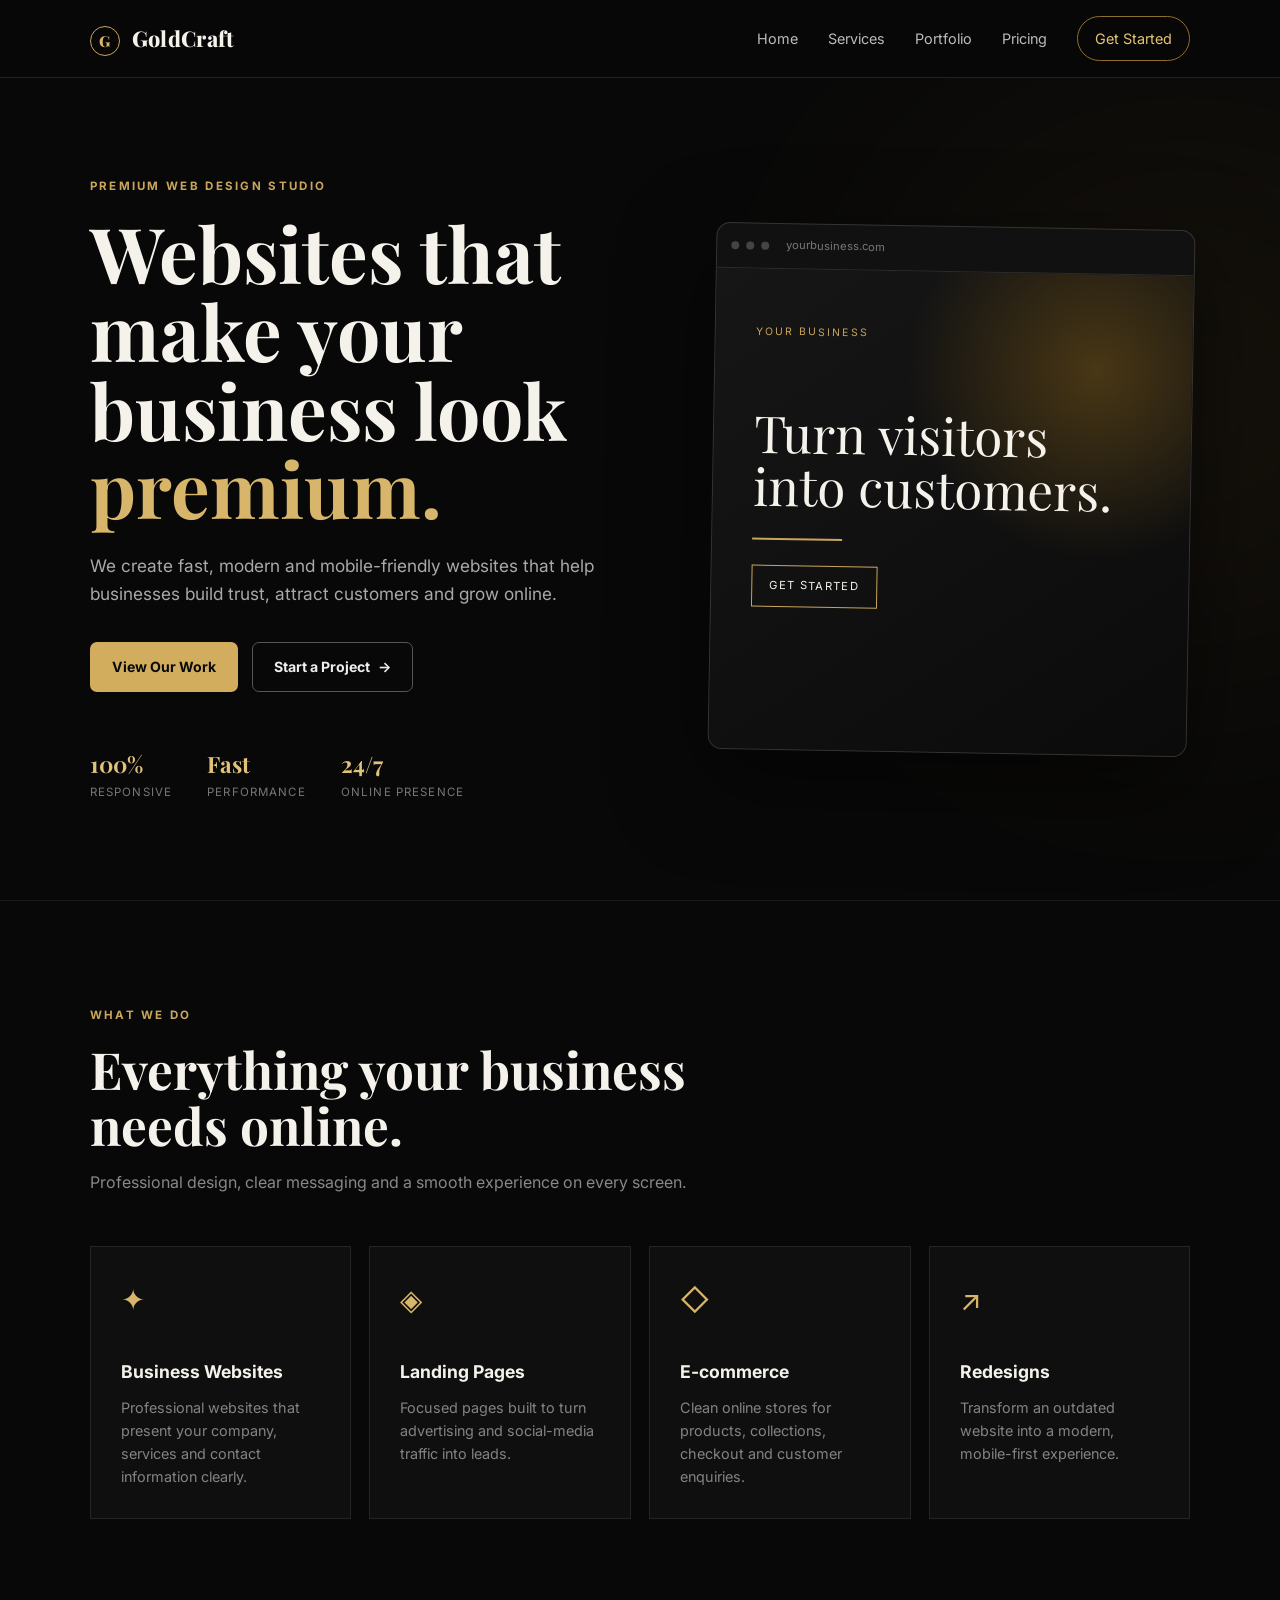
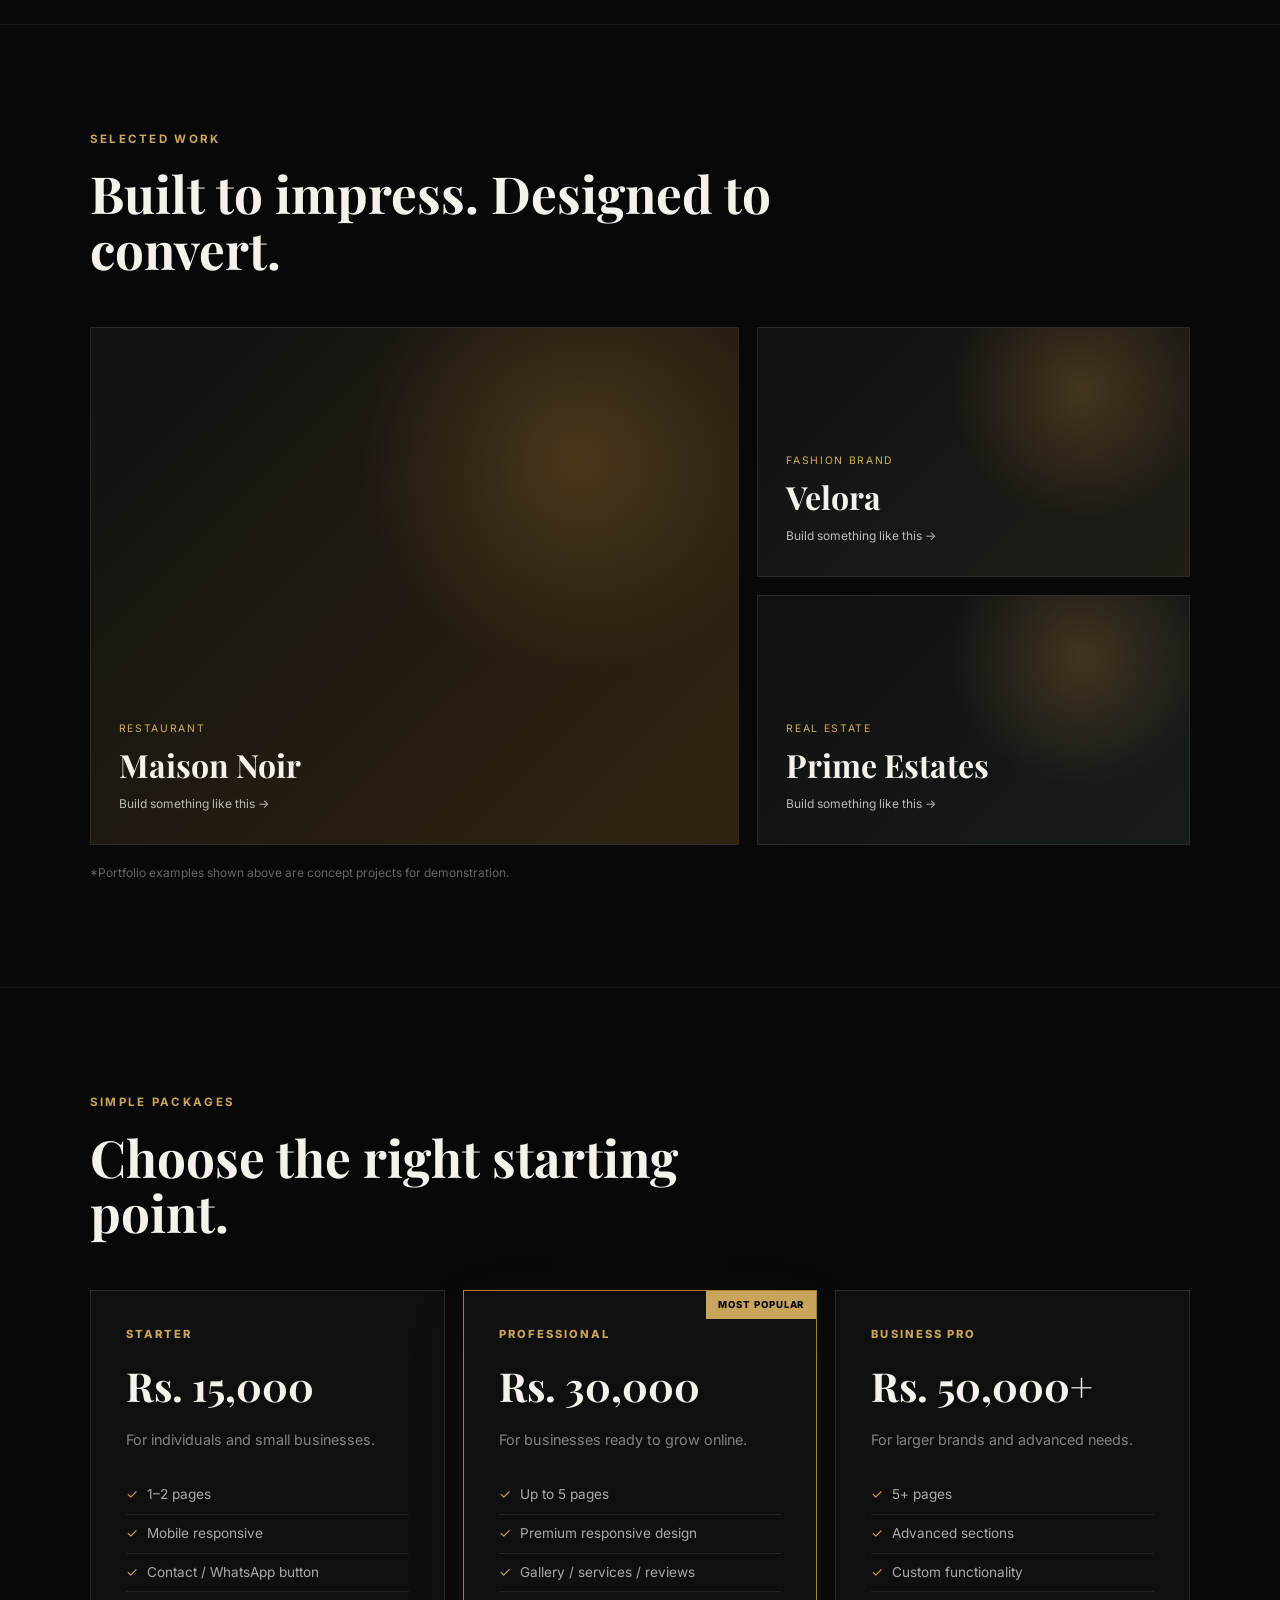
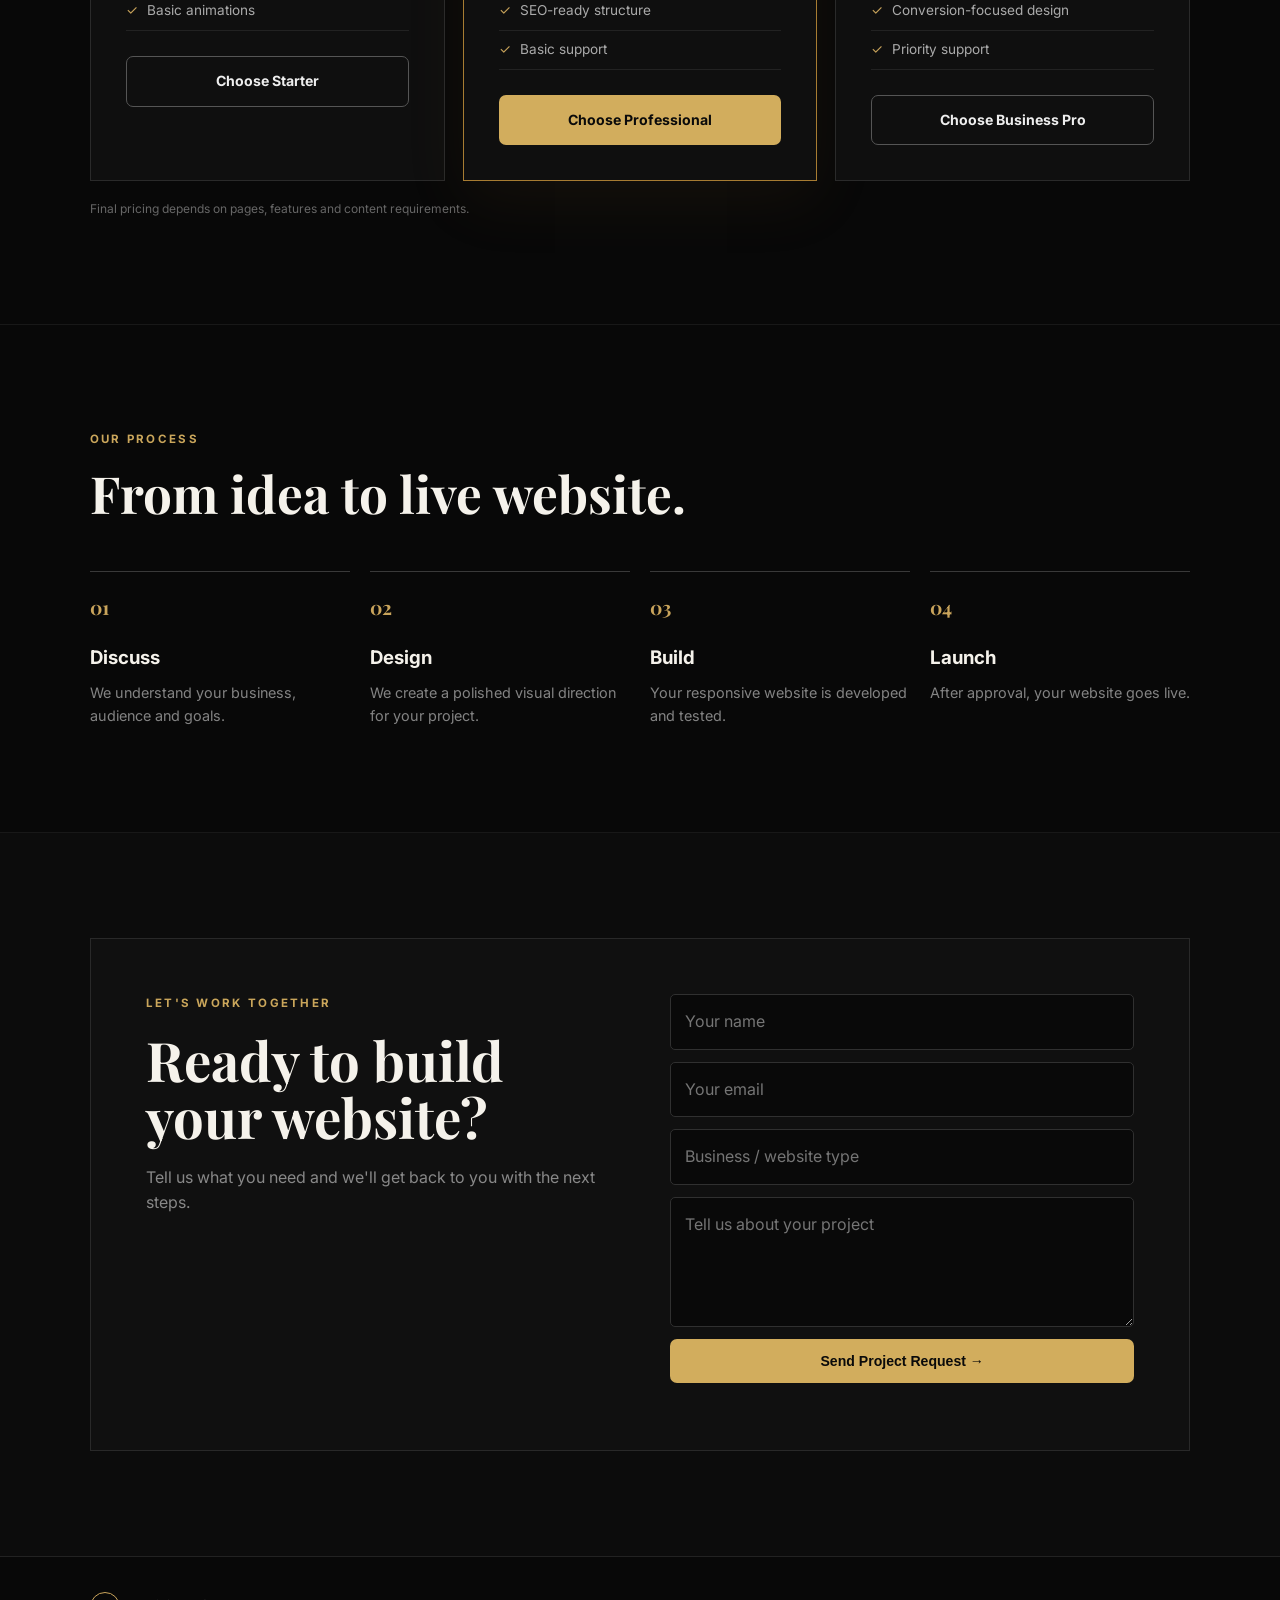
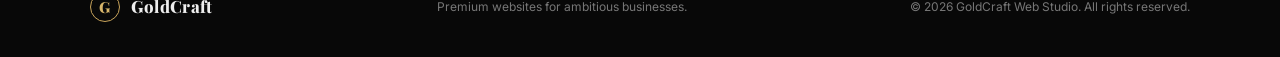
==== index.html @ 4aaf2c1d "Update index.html" ====
<!DOCTYPE html>
<html lang="en">
<head>
  <meta charset="UTF-8">
  <meta name="viewport" content="width=device-width, initial-scale=1.0">
  <meta name="description" content="Premium websites for businesses, brands and professionals.">
  <title>GoldCraft Web Studio | Premium Websites</title>
  <link rel="preconnect" href="https://fonts.googleapis.com">
  <link rel="preconnect" href="https://fonts.gstatic.com" crossorigin>
  <link href="https://fonts.googleapis.com/css2?family=Inter:wght@400;500;600;700&family=Playfair+Display:wght@600;700;800&display=swap" rel="stylesheet">
  <link rel="stylesheet" href="style.css">
</head>
<body>
  <header class="nav">
    <a class="brand" href="#home"><span>G</span> GoldCraft</a>
    <button class="menu-btn" aria-label="Open menu">☰</button>
    <nav>
      <a href="#home">Home</a>
      <a href="#services">Services</a>
      <a href="#work">Portfolio</a>
      <a href="#pricing">Pricing</a>
      <a href="#contact" class="nav-cta">Get Started</a>
    </nav>
  </header>

  <main>
    <section id="home" class="hero">
      <div class="hero-glow"></div>
      <div class="hero-content">
        <p class="eyebrow">PREMIUM WEB DESIGN STUDIO</p>
        <h1>Websites that make your business look <em>premium.</em></h1>
        <p class="hero-copy">We create fast, modern and mobile-friendly websites that help businesses build trust, attract customers and grow online.</p>
        <div class="hero-actions">
          <a href="#work" class="btn btn-gold">View Our Work</a>
          <a href="#contact" class="btn btn-outline">Start a Project <span>→</span></a>
        </div>
        <div class="trust-row">
          <div><strong>100%</strong><span>Responsive</span></div>
          <div><strong>Fast</strong><span>Performance</span></div>
          <div><strong>24/7</strong><span>Online Presence</span></div>
        </div>
      </div>
      <div class="hero-card">
        <div class="browser-top"><i></i><i></i><i></i><span>yourbusiness.com</span></div>
        <div class="mockup">
          <div class="mock-label">YOUR BUSINESS</div>
          <div class="mock-title">Turn visitors<br>into customers.</div>
          <div class="mock-line"></div>
          <div class="mock-btn">GET STARTED</div>
        </div>
      </div>
    </section>

    <section id="services" class="section">
      <div class="section-head">
        <p class="eyebrow">WHAT WE DO</p>
        <h2>Everything your business needs online.</h2>
        <p>Professional design, clear messaging and a smooth experience on every screen.</p>
      </div>
      <div class="services-grid">
        <article class="service"><div class="icon">✦</div><h3>Business Websites</h3><p>Professional websites that present your company, services and contact information clearly.</p></article>
        <article class="service"><div class="icon">◈</div><h3>Landing Pages</h3><p>Focused pages built to turn advertising and social-media traffic into leads.</p></article>
        <article class="service"><div class="icon">◇</div><h3>E-commerce</h3><p>Clean online stores for products, collections, checkout and customer enquiries.</p></article>
        <article class="service"><div class="icon">↗</div><h3>Redesigns</h3><p>Transform an outdated website into a modern, mobile-first experience.</p></article>
      </div>
    </section>

    <section id="work" class="section portfolio">
      <div class="section-head">
        <p class="eyebrow">SELECTED WORK</p>
        <h2>Built to impress. Designed to convert.</h2>
      </div>
      <div class="portfolio-grid">
        <article class="project project-one"><div><span>RESTAURANT</span><h3>Maison Noir</h3><a href="#contact">Build something like this →</a></div></article>
        <article class="project project-two"><div><span>FASHION BRAND</span><h3>Velora</h3><a href="#contact">Build something like this →</a></div></article>
        <article class="project project-three"><div><span>REAL ESTATE</span><h3>Prime Estates</h3><a href="#contact">Build something like this →</a></div></article>
      </div>
      <p class="demo-note">*Portfolio examples shown above are concept projects for demonstration.</p>
    </section>

    <section id="pricing" class="section pricing-section">
      <div class="section-head">
        <p class="eyebrow">SIMPLE PACKAGES</p>
        <h2>Choose the right starting point.</h2>
      </div>
      <div class="pricing-grid">
        <article class="price-card"><p class="plan">STARTER</p><h3>Rs. 15,000</h3><p class="muted">For individuals and small businesses.</p><ul><li>1–2 pages</li><li>Mobile responsive</li><li>Contact / WhatsApp button</li><li>Basic animations</li></ul><a href="#contact" class="btn btn-outline">Choose Starter</a></article>
        <article class="price-card featured"><div class="popular">MOST POPULAR</div><p class="plan">PROFESSIONAL</p><h3>Rs. 30,000</h3><p class="muted">For businesses ready to grow online.</p><ul><li>Up to 5 pages</li><li>Premium responsive design</li><li>Gallery / services / reviews</li><li>SEO-ready structure</li><li>Basic support</li></ul><a href="#contact" class="btn btn-gold">Choose Professional</a></article>
        <article class="price-card"><p class="plan">BUSINESS PRO</p><h3>Rs. 50,000+</h3><p class="muted">For larger brands and advanced needs.</p><ul><li>5+ pages</li><li>Advanced sections</li><li>Custom functionality</li><li>Conversion-focused design</li><li>Priority support</li></ul><a href="#contact" class="btn btn-outline">Choose Business Pro</a></article>
      </div>
      <p class="price-note">Final pricing depends on pages, features and content requirements.</p>
    </section>

    <section class="process section">
      <div class="section-head"><p class="eyebrow">OUR PROCESS</p><h2>From idea to live website.</h2></div>
      <div class="steps">
        <div><b>01</b><h3>Discuss</h3><p>We understand your business, audience and goals.</p></div>
        <div><b>02</b><h3>Design</h3><p>We create a polished visual direction for your project.</p></div>
        <div><b>03</b><h3>Build</h3><p>Your responsive website is developed and tested.</p></div>
        <div><b>04</b><h3>Launch</h3><p>After approval, your website goes live.</p></div>
      </div>
    </section>

    <section id="contact" class="contact section">
      <div class="contact-box">
        <div>
          <p class="eyebrow">LET'S WORK TOGETHER</p>
          <h2>Ready to build your website?</h2>
          <p>Tell us what you need and we'll get back to you with the next steps.</p>
        </div>
        <form id="contactForm">
          <input type="text" name="name" placeholder="Your name" required>
          <input type="email" name="email" placeholder="Your email" required>
          <input type="text" name="business" placeholder="Business / website type" required>
          <textarea name="message" placeholder="Tell us about your project" required></textarea>
          <button class="btn btn-gold" type="submit">Send Project Request →</button>
          <small id="formMsg"></small>
        </form>
      </div>
    </section>
  </main>

  <footer>
    <a class="brand" href="#home"><span>G</span> GoldCraft</a>
    <p>Premium websites for ambitious businesses.</p>
    <p>© <span id="year"></span> GoldCraft Web Studio. All rights reserved.</p>
  </footer>
  <script src="script.js"></script>
</body>
</html>
---- style.css ----
*{box-sizing:border-box;margin:0;padding:0}html{scroll-behavior:smooth}body{background:#080808;color:#f5f2eb;font-family:Inter,Arial,sans-serif;line-height:1.6}a{text-decoration:none;color:inherit}.nav{height:78px;display:flex;align-items:center;justify-content:space-between;padding:0 7%;border-bottom:1px solid #222;position:sticky;top:0;background:rgba(8,8,8,.9);backdrop-filter:blur(14px);z-index:20}.brand{font-family:"Playfair Display",serif;font-weight:800;font-size:1.35rem;letter-spacing:.3px}.brand span{display:inline-grid;place-items:center;width:30px;height:30px;border:1px solid #c9a45b;border-radius:50%;color:#d7b56a;margin-right:7px;font-size:.95rem}nav{display:flex;gap:30px;align-items:center;font-size:.9rem;color:#bbb}nav a:hover{color:#d7b56a}.nav-cta{border:1px solid #8f6c2f;padding:10px 17px;border-radius:999px;color:#e4c477}.menu-btn{display:none;background:none;border:0;color:#fff;font-size:1.5rem}.hero{min-height:calc(100vh - 78px);padding:90px 7%;display:grid;grid-template-columns:1.08fr .92fr;gap:60px;align-items:center;position:relative;overflow:hidden}.hero-glow{position:absolute;width:550px;height:550px;border-radius:50%;background:#8d682b;filter:blur(140px);opacity:.12;right:-180px;top:40px}.eyebrow{font-size:.72rem;letter-spacing:.2em;color:#caa65b;font-weight:700;margin-bottom:18px}.hero h1{font-family:"Playfair Display",serif;font-size:clamp(3rem,6vw,6.3rem);line-height:1.02;max-width:780px}.hero h1 em{color:#d7b56a;font-style:normal}.hero-copy{max-width:620px;color:#a9a9a9;margin:26px 0 34px;font-size:1.08rem}.hero-actions{display:flex;gap:14px;flex-wrap:wrap}.btn{display:inline-flex;justify-content:center;align-items:center;gap:8px;padding:13px 21px;border-radius:7px;font-weight:700;font-size:.88rem;cursor:pointer;border:1px solid transparent}.btn-gold{background:#d2ad5d;color:#0a0a0a}.btn-gold:hover{background:#e4c477}.btn-outline{border-color:#555;color:#eee}.btn-outline:hover{border-color:#c9a45b;color:#d7b56a}.trust-row{display:flex;gap:35px;margin-top:55px}.trust-row div{display:flex;flex-direction:column}.trust-row strong{font-family:"Playfair Display";font-size:1.4rem;color:#e1c27b}.trust-row span{font-size:.72rem;color:#777;text-transform:uppercase;letter-spacing:.1em}.hero-card{border:1px solid #343434;border-radius:14px;background:#111;box-shadow:0 30px 90px rgba(0,0,0,.5);overflow:hidden;transform:rotate(1deg)}.browser-top{height:45px;border-bottom:1px solid #2c2c2c;display:flex;align-items:center;padding:0 14px;gap:7px;color:#777;font-size:.7rem}.browser-top i{width:8px;height:8px;background:#444;border-radius:50%}.browser-top span{margin-left:10px}.mockup{min-height:480px;padding:55px 40px;background:radial-gradient(circle at 80% 20%,#493715,transparent 35%),linear-gradient(145deg,#161616,#0b0b0b)}.mock-label{color:#c9a45b;font-size:.65rem;letter-spacing:.2em}.mock-title{font-family:"Playfair Display";font-size:3.2rem;line-height:1.05;margin-top:65px}.mock-line{width:90px;border-top:2px solid #c9a45b;margin:25px 0}.mock-btn{display:inline-block;border:1px solid #c9a45b;padding:11px 17px;font-size:.7rem;letter-spacing:.12em}.section{padding:105px 7%;border-top:1px solid #181818}.section-head{max-width:720px;margin-bottom:50px}.section h2{font-family:"Playfair Display";font-size:clamp(2.2rem,4vw,4rem);line-height:1.08}.section-head>p:last-child{color:#888;margin-top:17px}.services-grid{display:grid;grid-template-columns:repeat(4,1fr);gap:18px}.service{background:#0f0f0f;border:1px solid #252525;padding:30px;min-height:230px;transition:.3s}.service:hover{transform:translateY(-5px);border-color:#8f6c2f}.icon{color:#d7b56a;font-size:1.8rem;margin-bottom:35px}.service h3{font-size:1.1rem;margin-bottom:10px}.service p,.project p,.price-card .muted,.steps p{color:#838383;font-size:.9rem}.portfolio-grid{display:grid;grid-template-columns:1.2fr .8fr;grid-template-rows:250px 250px;gap:18px}.project{position:relative;overflow:hidden;border:1px solid #292929;padding:28px;display:flex;align-items:end;background:#151515}.project:before{content:"";position:absolute;inset:0;background:radial-gradient(circle at 75% 25%,#9a712f55,transparent 35%)}.project>div{position:relative;z-index:1}.project span{font-size:.65rem;letter-spacing:.16em;color:#d3ae5e}.project h3{font-family:"Playfair Display";font-size:2rem}.project a{font-size:.75rem;color:#bbb}.project-one{grid-row:span 2;background:linear-gradient(135deg,#111,#302410)}.project-two{background:linear-gradient(135deg,#111,#201d17)}.project-three{background:linear-gradient(135deg,#111,#171b1b)}.demo-note,.price-note{color:#666;font-size:.75rem;margin-top:18px}.pricing-grid{display:grid;grid-template-columns:repeat(3,1fr);gap:18px}.price-card{background:#0f0f0f;border:1px solid #2a2a2a;padding:35px;position:relative}.price-card.featured{border-color:#a77c32;box-shadow:0 20px 60px rgba(165,121,45,.08)}.popular{position:absolute;top:0;right:0;background:#c9a45b;color:#090909;padding:6px 12px;font-size:.6rem;font-weight:800;letter-spacing:.1em}.plan{color:#c9a45b;font-size:.7rem;letter-spacing:.18em;font-weight:800}.price-card h3{font-family:"Playfair Display";font-size:2.5rem;margin:10px 0}.price-card ul{list-style:none;margin:25px 0}.price-card li{padding:8px 0;border-bottom:1px solid #222;color:#aaa;font-size:.85rem}.price-card li:before{content:"✓";color:#c9a45b;margin-right:9px}.price-card .btn{width:100%}.steps{display:grid;grid-template-columns:repeat(4,1fr);gap:20px}.steps div{border-top:1px solid #393939;padding-top:20px}.steps b{color:#c9a45b;font-family:"Playfair Display";font-size:1.2rem}.steps h3{margin:20px 0 8px}.contact{background:#0c0c0c}.contact-box{border:1px solid #292929;background:#101010;padding:55px;display:grid;grid-template-columns:1fr 1fr;gap:60px}.contact-box h2{font-family:"Playfair Display";font-size:3.4rem;line-height:1.05}.contact-box>div>p:last-child{color:#888;margin-top:20px;max-width:450px}.contact form{display:grid;gap:12px}.contact input,.contact textarea{width:100%;background:#090909;border:1px solid #303030;color:#fff;padding:14px;border-radius:5px;font:inherit;outline:none}.contact textarea{min-height:130px;resize:vertical}.contact input:focus,.contact textarea:focus{border-color:#9d7738}.contact small{color:#c9a45b}footer{padding:35px 7%;border-top:1px solid #222;display:flex;justify-content:space-between;gap:20px;align-items:center;color:#777;font-size:.75rem}footer .brand{color:#eee;font-size:1.05rem}@media(max-width:900px){nav{display:none}.menu-btn{display:block}.hero{grid-template-columns:1fr;padding-top:70px}.hero-card{max-width:600px}.services-grid,.pricing-grid{grid-template-columns:repeat(2,1fr)}.portfolio-grid{grid-template-columns:1fr;grid-template-rows:repeat(3,240px)}.project-one{grid-row:auto}.steps{grid-template-columns:repeat(2,1fr)}.contact-box{grid-template-columns:1fr}}@media(max-width:600px){.nav{padding:0 5%}.hero,.section{padding-left:5%;padding-right:5%}.hero h1{font-size:3.1rem}.trust-row{gap:18px}.mockup{min-height:350px}.mock-title{font-size:2.4rem;margin-top:40px}.services-grid,.pricing-grid,.steps{grid-template-columns:1fr}.contact-box{padding:30px 20px}.contact-box h2{font-size:2.4rem}footer{flex-direction:column;align-items:flex-start}}
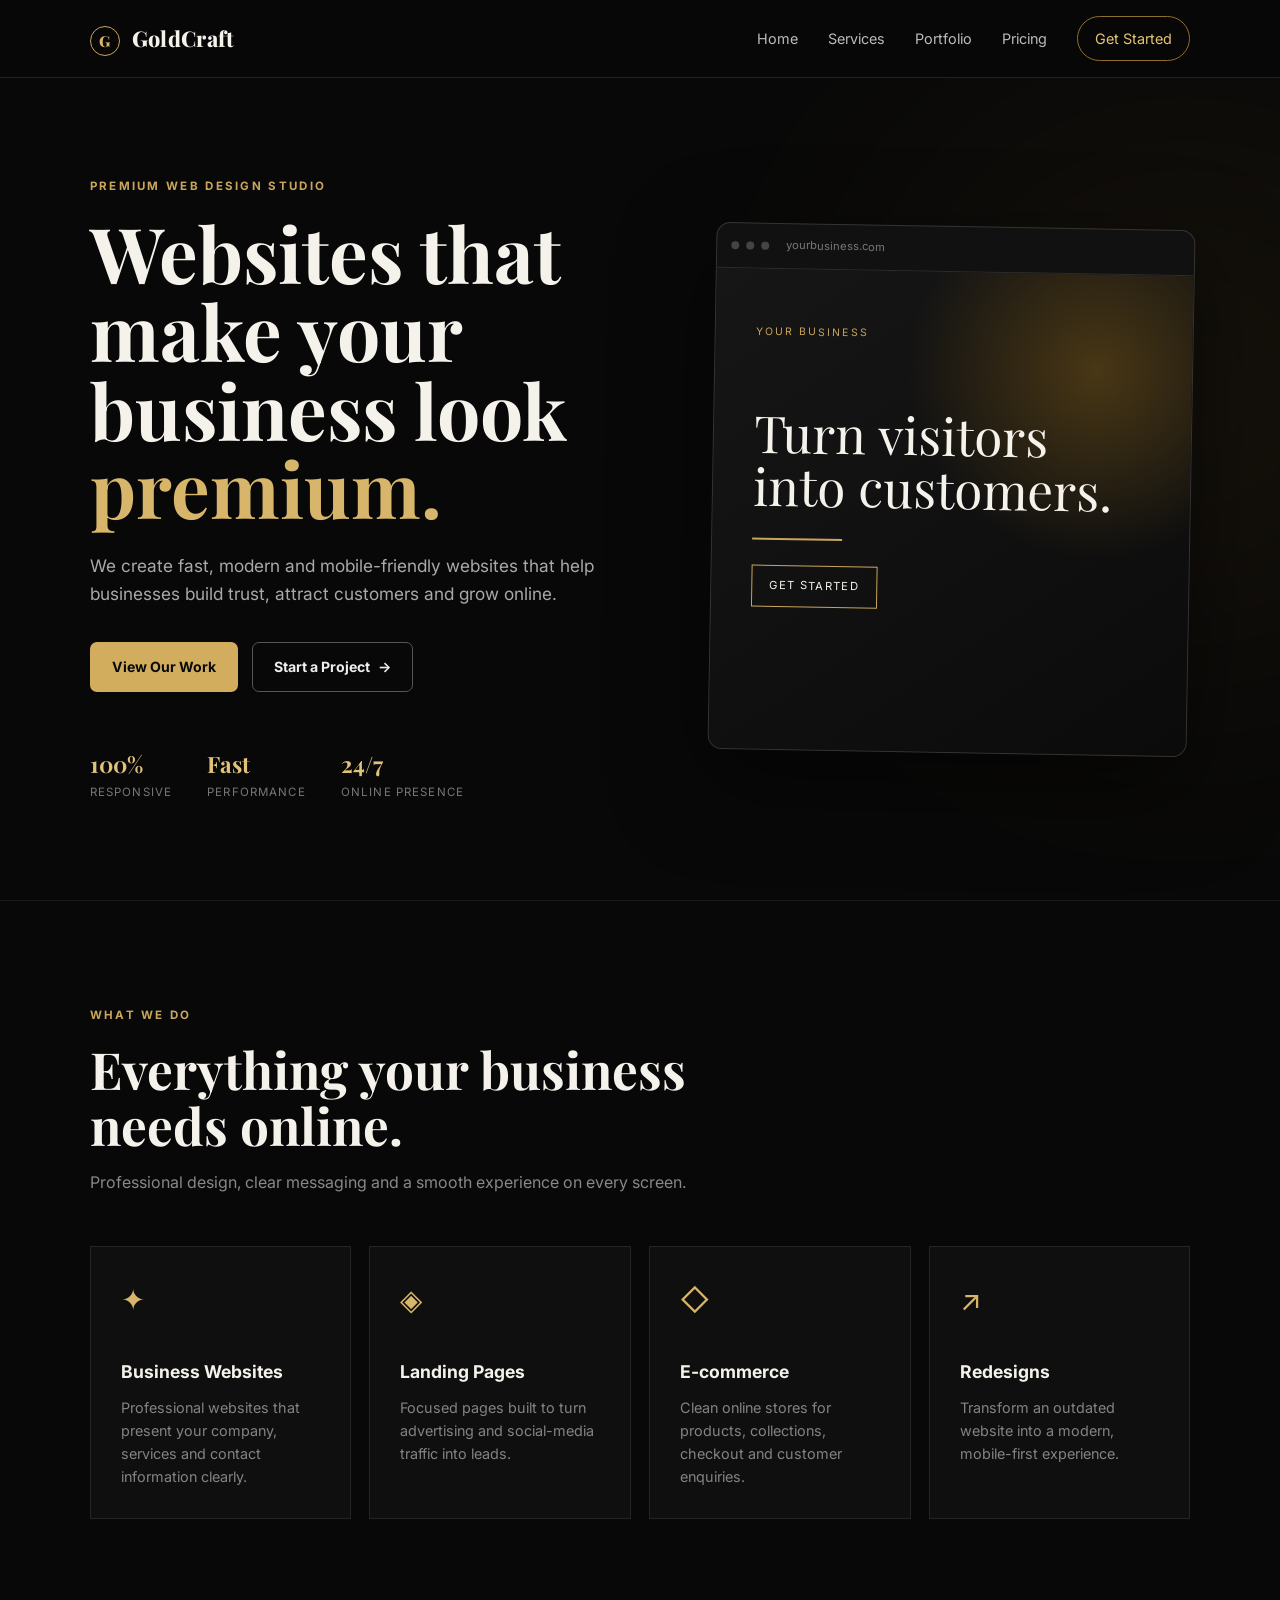
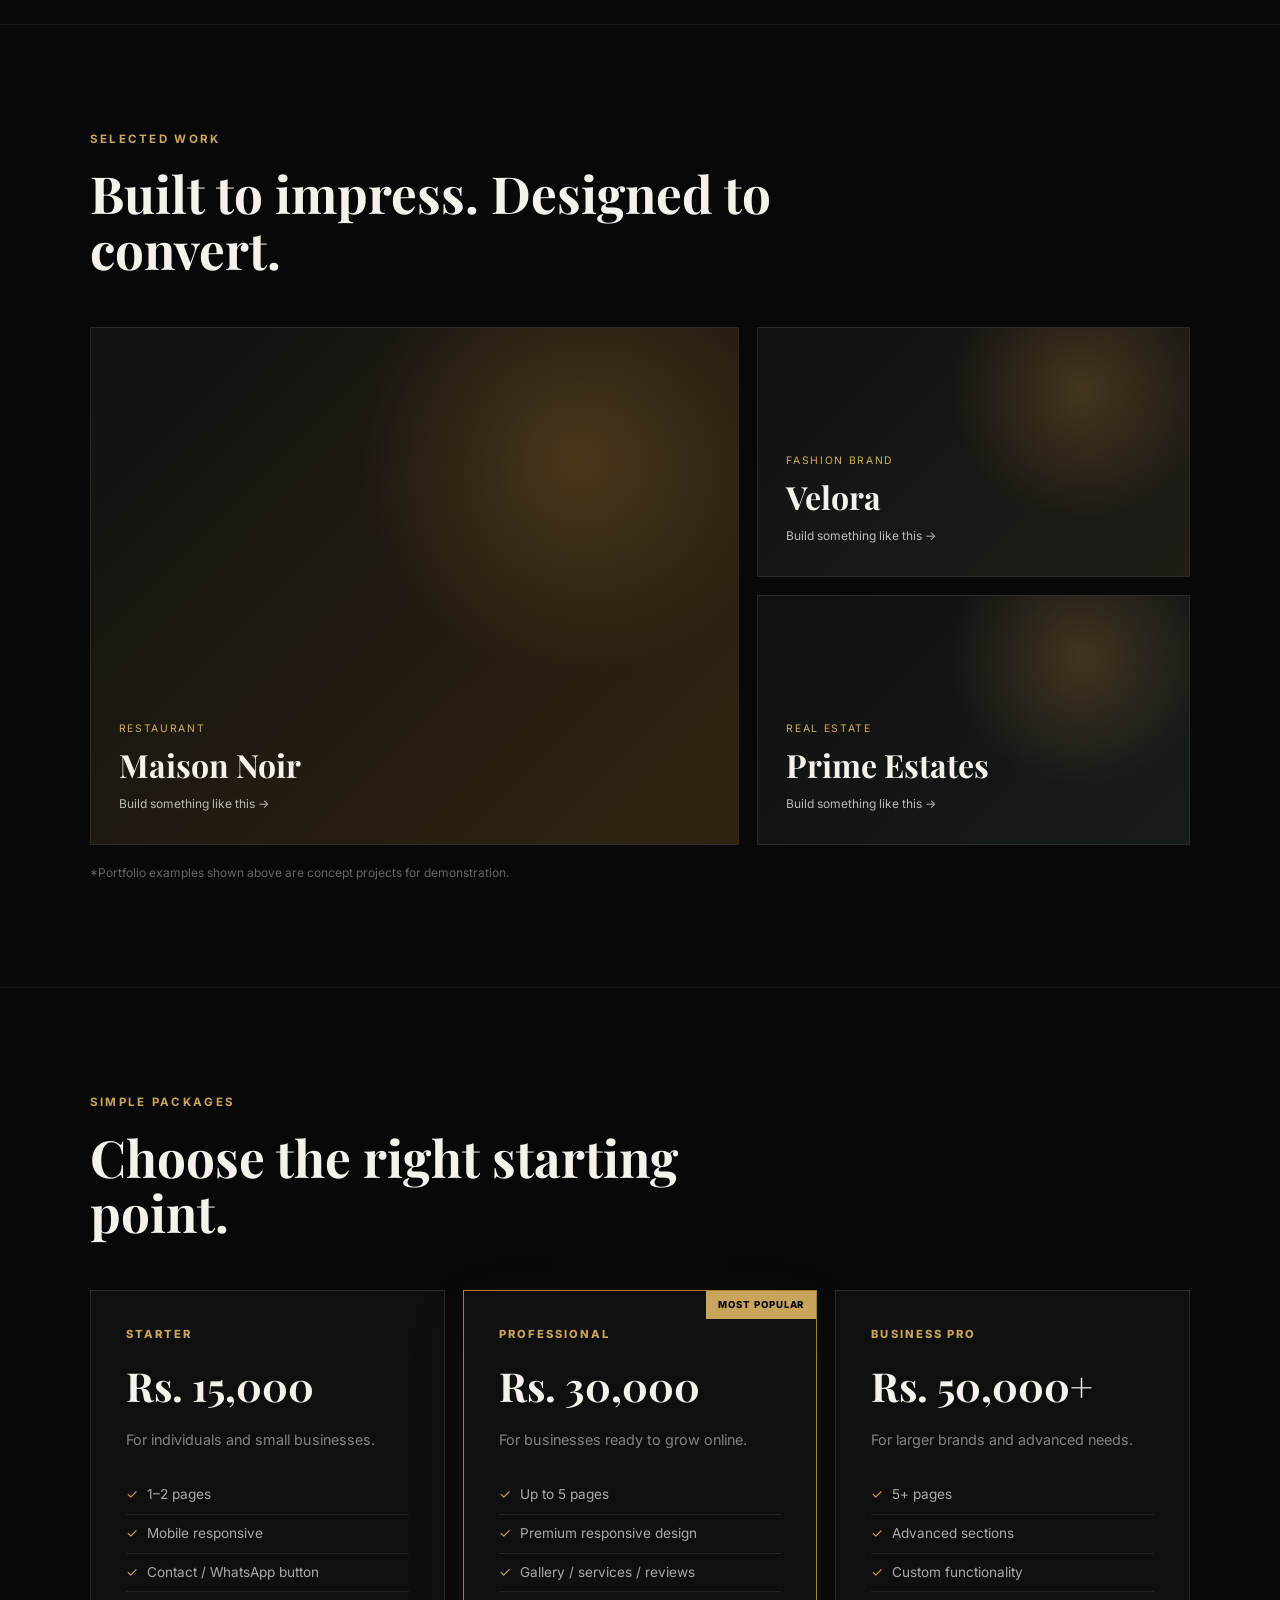
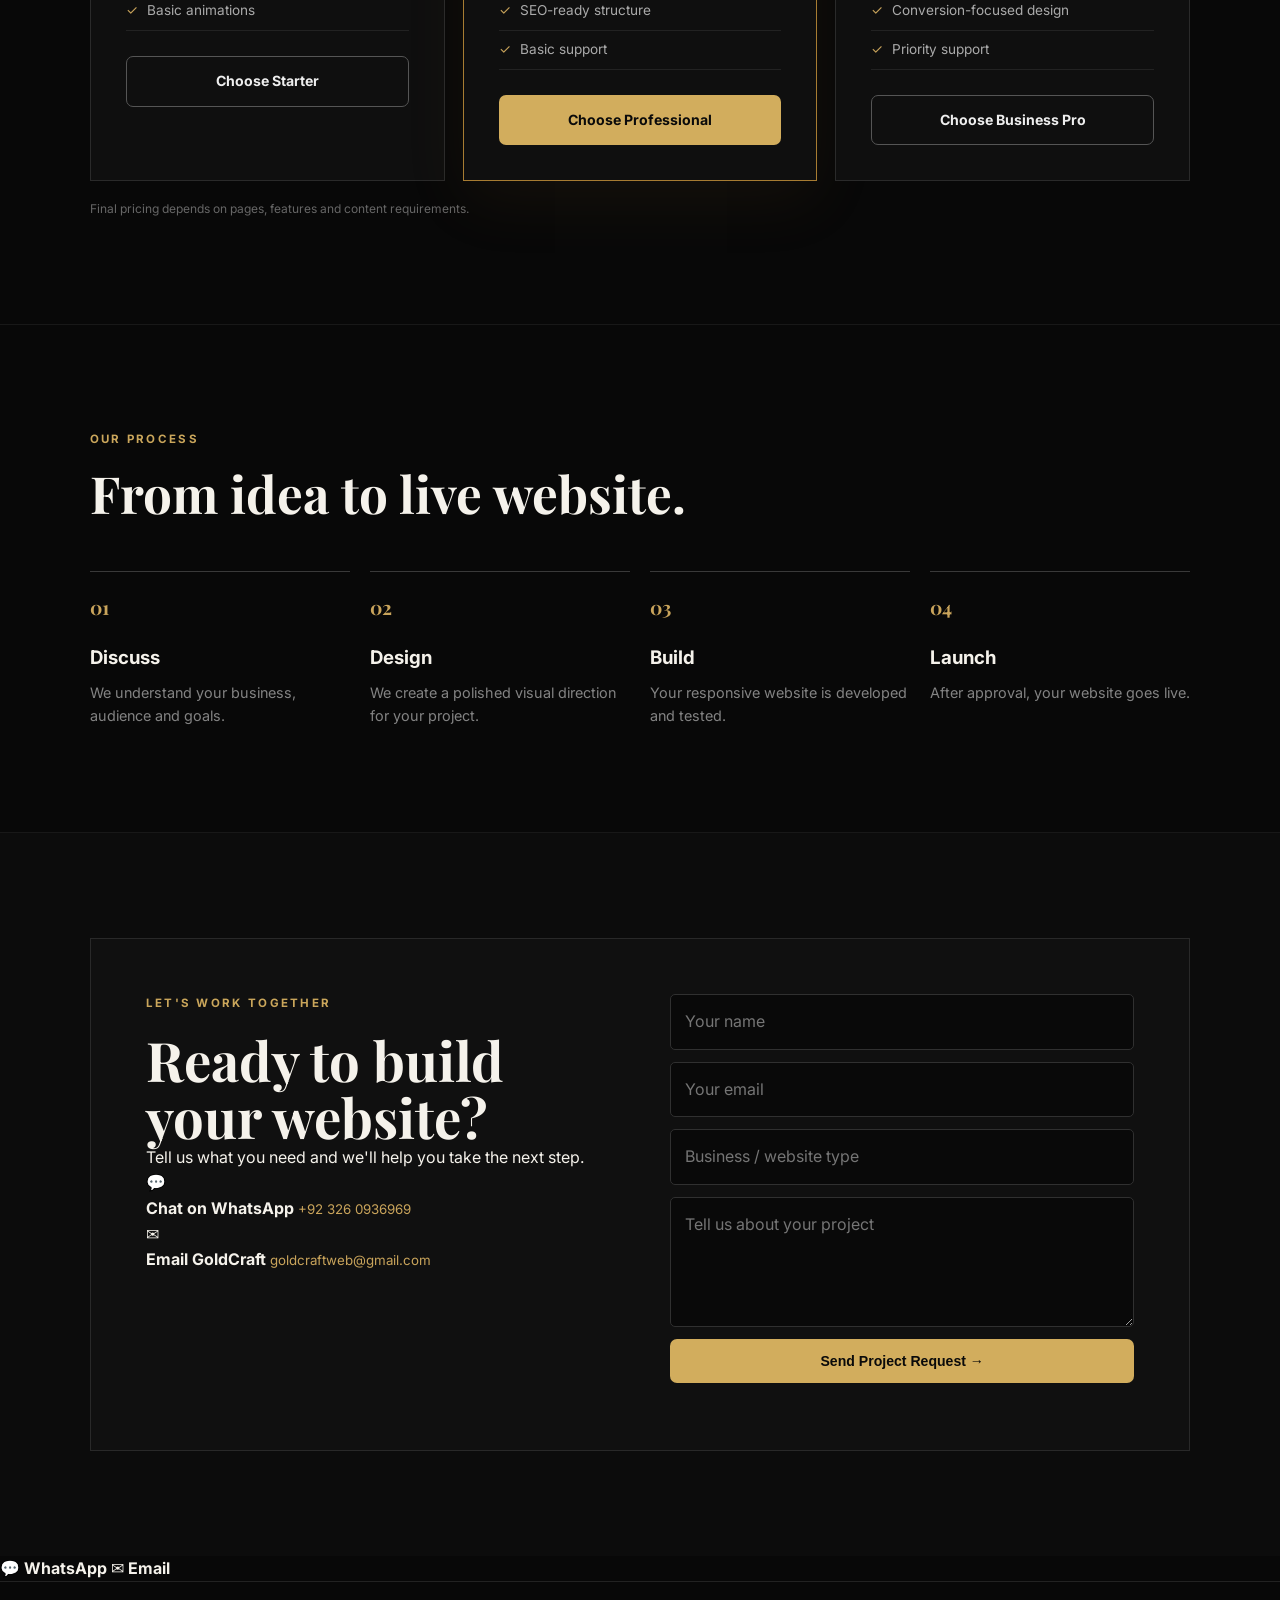
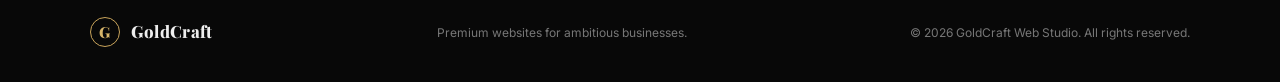
==== commit 9496dc15: "Update index.html" ====
--- a/index.html
+++ b/index.html
@@ -1,130 +1,639 @@
 <!DOCTYPE html>
 <html lang="en">
+
 <head>
-  <meta charset="UTF-8">
-  <meta name="viewport" content="width=device-width, initial-scale=1.0">
-  <meta name="description" content="Premium websites for businesses, brands and professionals.">
-  <title>GoldCraft Web Studio | Premium Websites</title>
-  <link rel="preconnect" href="https://fonts.googleapis.com">
-  <link rel="preconnect" href="https://fonts.gstatic.com" crossorigin>
-  <link href="https://fonts.googleapis.com/css2?family=Inter:wght@400;500;600;700&family=Playfair+Display:wght@600;700;800&display=swap" rel="stylesheet">
-  <link rel="stylesheet" href="style.css">
+<meta charset="UTF-8">
+<meta name="viewport" content="width=device-width, initial-scale=1.0">
+
+<meta name="description" content="GoldCraft Web Studio creates premium, modern and mobile-friendly websites for businesses, brands and professionals.">
+
+<meta name="keywords" content="web design Pakistan, website development Pakistan, business website, website designer, GoldCraft Web Studio">
+
+<meta name="author" content="GoldCraft Web Studio">
+
+<title>GoldCraft Web Studio | Premium Websites</title>
+
+<link rel="preconnect" href="https://fonts.googleapis.com">
+<link rel="preconnect" href="https://fonts.gstatic.com" crossorigin>
+
+<link href="https://fonts.googleapis.com/css2?family=Inter:wght@400;500;600;700&family=Playfair+Display:wght@600;700;800&display=swap" rel="stylesheet">
+
+<link rel="stylesheet" href="style.css">
 </head>
+
 <body>
-  <header class="nav">
-    <a class="brand" href="#home"><span>G</span> GoldCraft</a>
-    <button class="menu-btn" aria-label="Open menu">☰</button>
+
+<!-- ================= NAVIGATION ================= -->
+
+<header class="nav">
+
+    <a class="brand" href="#home">
+        <span>G</span> GoldCraft
+    </a>
+
+    <button class="menu-btn" aria-label="Open menu">
+        ☰
+    </button>
+
     <nav>
-      <a href="#home">Home</a>
-      <a href="#services">Services</a>
-      <a href="#work">Portfolio</a>
-      <a href="#pricing">Pricing</a>
-      <a href="#contact" class="nav-cta">Get Started</a>
+        <a href="#home">Home</a>
+        <a href="#services">Services</a>
+        <a href="#work">Portfolio</a>
+        <a href="#pricing">Pricing</a>
+        <a href="#contact" class="nav-cta">Get Started</a>
     </nav>
-  </header>
-
-  <main>
-    <section id="home" class="hero">
-      <div class="hero-glow"></div>
-      <div class="hero-content">
+
+</header>
+
+
+<main>
+
+<!-- ================= HERO ================= -->
+
+<section id="home" class="hero">
+
+    <div class="hero-glow"></div>
+
+    <div class="hero-content">
+
         <p class="eyebrow">PREMIUM WEB DESIGN STUDIO</p>
-        <h1>Websites that make your business look <em>premium.</em></h1>
-        <p class="hero-copy">We create fast, modern and mobile-friendly websites that help businesses build trust, attract customers and grow online.</p>
+
+        <h1>
+            Websites that make your business look
+            <em>premium.</em>
+        </h1>
+
+        <p class="hero-copy">
+            We create fast, modern and mobile-friendly websites
+            that help businesses build trust, attract customers
+            and grow online.
+        </p>
+
         <div class="hero-actions">
-          <a href="#work" class="btn btn-gold">View Our Work</a>
-          <a href="#contact" class="btn btn-outline">Start a Project <span>→</span></a>
-        </div>
+
+            <a href="#work" class="btn btn-gold">
+                View Our Work
+            </a>
+
+            <a href="#contact" class="btn btn-outline">
+                Start a Project <span>→</span>
+            </a>
+
+        </div>
+
         <div class="trust-row">
-          <div><strong>100%</strong><span>Responsive</span></div>
-          <div><strong>Fast</strong><span>Performance</span></div>
-          <div><strong>24/7</strong><span>Online Presence</span></div>
-        </div>
-      </div>
-      <div class="hero-card">
-        <div class="browser-top"><i></i><i></i><i></i><span>yourbusiness.com</span></div>
+
+            <div>
+                <strong>100%</strong>
+                <span>Responsive</span>
+            </div>
+
+            <div>
+                <strong>Fast</strong>
+                <span>Performance</span>
+            </div>
+
+            <div>
+                <strong>24/7</strong>
+                <span>Online Presence</span>
+            </div>
+
+        </div>
+
+    </div>
+
+
+    <div class="hero-card">
+
+        <div class="browser-top">
+            <i></i>
+            <i></i>
+            <i></i>
+            <span>yourbusiness.com</span>
+        </div>
+
         <div class="mockup">
-          <div class="mock-label">YOUR BUSINESS</div>
-          <div class="mock-title">Turn visitors<br>into customers.</div>
-          <div class="mock-line"></div>
-          <div class="mock-btn">GET STARTED</div>
-        </div>
-      </div>
-    </section>
-
-    <section id="services" class="section">
-      <div class="section-head">
+
+            <div class="mock-label">
+                YOUR BUSINESS
+            </div>
+
+            <div class="mock-title">
+                Turn visitors<br>
+                into customers.
+            </div>
+
+            <div class="mock-line"></div>
+
+            <div class="mock-btn">
+                GET STARTED
+            </div>
+
+        </div>
+
+    </div>
+
+</section>
+
+
+<!-- ================= SERVICES ================= -->
+
+<section id="services" class="section">
+
+    <div class="section-head">
+
         <p class="eyebrow">WHAT WE DO</p>
-        <h2>Everything your business needs online.</h2>
-        <p>Professional design, clear messaging and a smooth experience on every screen.</p>
-      </div>
-      <div class="services-grid">
-        <article class="service"><div class="icon">✦</div><h3>Business Websites</h3><p>Professional websites that present your company, services and contact information clearly.</p></article>
-        <article class="service"><div class="icon">◈</div><h3>Landing Pages</h3><p>Focused pages built to turn advertising and social-media traffic into leads.</p></article>
-        <article class="service"><div class="icon">◇</div><h3>E-commerce</h3><p>Clean online stores for products, collections, checkout and customer enquiries.</p></article>
-        <article class="service"><div class="icon">↗</div><h3>Redesigns</h3><p>Transform an outdated website into a modern, mobile-first experience.</p></article>
-      </div>
-    </section>
-
-    <section id="work" class="section portfolio">
-      <div class="section-head">
+
+        <h2>
+            Everything your business needs online.
+        </h2>
+
+        <p>
+            Professional design, clear messaging and a smooth
+            experience on every screen.
+        </p>
+
+    </div>
+
+
+    <div class="services-grid">
+
+        <article class="service">
+
+            <div class="icon">✦</div>
+
+            <h3>Business Websites</h3>
+
+            <p>
+                Professional websites that present your company,
+                services and contact information clearly.
+            </p>
+
+        </article>
+
+
+        <article class="service">
+
+            <div class="icon">◈</div>
+
+            <h3>Landing Pages</h3>
+
+            <p>
+                Focused pages built to turn advertising and
+                social-media traffic into leads.
+            </p>
+
+        </article>
+
+
+        <article class="service">
+
+            <div class="icon">◇</div>
+
+            <h3>E-commerce</h3>
+
+            <p>
+                Clean online stores for products, collections,
+                checkout and customer enquiries.
+            </p>
+
+        </article>
+
+
+        <article class="service">
+
+            <div class="icon">↗</div>
+
+            <h3>Redesigns</h3>
+
+            <p>
+                Transform an outdated website into a modern,
+                mobile-first experience.
+            </p>
+
+        </article>
+
+    </div>
+
+</section>
+
+
+<!-- ================= PORTFOLIO ================= -->
+
+<section id="work" class="section portfolio">
+
+    <div class="section-head">
+
         <p class="eyebrow">SELECTED WORK</p>
-        <h2>Built to impress. Designed to convert.</h2>
-      </div>
-      <div class="portfolio-grid">
-        <article class="project project-one"><div><span>RESTAURANT</span><h3>Maison Noir</h3><a href="#contact">Build something like this →</a></div></article>
-        <article class="project project-two"><div><span>FASHION BRAND</span><h3>Velora</h3><a href="#contact">Build something like this →</a></div></article>
-        <article class="project project-three"><div><span>REAL ESTATE</span><h3>Prime Estates</h3><a href="#contact">Build something like this →</a></div></article>
-      </div>
-      <p class="demo-note">*Portfolio examples shown above are concept projects for demonstration.</p>
-    </section>
-
-    <section id="pricing" class="section pricing-section">
-      <div class="section-head">
+
+        <h2>
+            Built to impress. Designed to convert.
+        </h2>
+
+    </div>
+
+
+    <div class="portfolio-grid">
+
+        <article class="project project-one">
+
+            <div>
+
+                <span>RESTAURANT</span>
+
+                <h3>Maison Noir</h3>
+
+                <a href="#contact">
+                    Build something like this →
+                </a>
+
+            </div>
+
+        </article>
+
+
+        <article class="project project-two">
+
+            <div>
+
+                <span>FASHION BRAND</span>
+
+                <h3>Velora</h3>
+
+                <a href="#contact">
+                    Build something like this →
+                </a>
+
+            </div>
+
+        </article>
+
+
+        <article class="project project-three">
+
+            <div>
+
+                <span>REAL ESTATE</span>
+
+                <h3>Prime Estates</h3>
+
+                <a href="#contact">
+                    Build something like this →
+                </a>
+
+            </div>
+
+        </article>
+
+    </div>
+
+
+    <p class="demo-note">
+        *Portfolio examples shown above are concept projects for demonstration.
+    </p>
+
+</section>
+
+
+<!-- ================= PRICING ================= -->
+
+<section id="pricing" class="section pricing-section">
+
+    <div class="section-head">
+
         <p class="eyebrow">SIMPLE PACKAGES</p>
-        <h2>Choose the right starting point.</h2>
-      </div>
-      <div class="pricing-grid">
-        <article class="price-card"><p class="plan">STARTER</p><h3>Rs. 15,000</h3><p class="muted">For individuals and small businesses.</p><ul><li>1–2 pages</li><li>Mobile responsive</li><li>Contact / WhatsApp button</li><li>Basic animations</li></ul><a href="#contact" class="btn btn-outline">Choose Starter</a></article>
-        <article class="price-card featured"><div class="popular">MOST POPULAR</div><p class="plan">PROFESSIONAL</p><h3>Rs. 30,000</h3><p class="muted">For businesses ready to grow online.</p><ul><li>Up to 5 pages</li><li>Premium responsive design</li><li>Gallery / services / reviews</li><li>SEO-ready structure</li><li>Basic support</li></ul><a href="#contact" class="btn btn-gold">Choose Professional</a></article>
-        <article class="price-card"><p class="plan">BUSINESS PRO</p><h3>Rs. 50,000+</h3><p class="muted">For larger brands and advanced needs.</p><ul><li>5+ pages</li><li>Advanced sections</li><li>Custom functionality</li><li>Conversion-focused design</li><li>Priority support</li></ul><a href="#contact" class="btn btn-outline">Choose Business Pro</a></article>
-      </div>
-      <p class="price-note">Final pricing depends on pages, features and content requirements.</p>
-    </section>
-
-    <section class="process section">
-      <div class="section-head"><p class="eyebrow">OUR PROCESS</p><h2>From idea to live website.</h2></div>
-      <div class="steps">
-        <div><b>01</b><h3>Discuss</h3><p>We understand your business, audience and goals.</p></div>
-        <div><b>02</b><h3>Design</h3><p>We create a polished visual direction for your project.</p></div>
-        <div><b>03</b><h3>Build</h3><p>Your responsive website is developed and tested.</p></div>
-        <div><b>04</b><h3>Launch</h3><p>After approval, your website goes live.</p></div>
-      </div>
-    </section>
-
-    <section id="contact" class="contact section">
-      <div class="contact-box">
+
+        <h2>
+            Choose the right starting point.
+        </h2>
+
+    </div>
+
+
+    <div class="pricing-grid">
+
+
+        <article class="price-card">
+
+            <p class="plan">STARTER</p>
+
+            <h3>Rs. 15,000</h3>
+
+            <p class="muted">
+                For individuals and small businesses.
+            </p>
+
+            <ul>
+                <li>1–2 pages</li>
+                <li>Mobile responsive</li>
+                <li>Contact / WhatsApp button</li>
+                <li>Basic animations</li>
+            </ul>
+
+            <a href="#contact"
+               class="btn btn-outline package-btn"
+               data-package="Starter">
+                Choose Starter
+            </a>
+
+        </article>
+
+
+        <article class="price-card featured">
+
+            <div class="popular">
+                MOST POPULAR
+            </div>
+
+            <p class="plan">
+                PROFESSIONAL
+            </p>
+
+            <h3>Rs. 30,000</h3>
+
+            <p class="muted">
+                For businesses ready to grow online.
+            </p>
+
+            <ul>
+                <li>Up to 5 pages</li>
+                <li>Premium responsive design</li>
+                <li>Gallery / services / reviews</li>
+                <li>SEO-ready structure</li>
+                <li>Basic support</li>
+            </ul>
+
+            <a href="#contact"
+               class="btn btn-gold package-btn"
+               data-package="Professional">
+                Choose Professional
+            </a>
+
+        </article>
+
+
+        <article class="price-card">
+
+            <p class="plan">
+                BUSINESS PRO
+            </p>
+
+            <h3>Rs. 50,000+</h3>
+
+            <p class="muted">
+                For larger brands and advanced needs.
+            </p>
+
+            <ul>
+                <li>5+ pages</li>
+                <li>Advanced sections</li>
+                <li>Custom functionality</li>
+                <li>Conversion-focused design</li>
+                <li>Priority support</li>
+            </ul>
+
+            <a href="#contact"
+               class="btn btn-outline package-btn"
+               data-package="Business Pro">
+                Choose Business Pro
+            </a>
+
+        </article>
+
+    </div>
+
+
+    <p class="price-note">
+        Final pricing depends on pages, features and content requirements.
+    </p>
+
+</section>
+
+
+<!-- ================= PROCESS ================= -->
+
+<section class="process section">
+
+    <div class="section-head">
+
+        <p class="eyebrow">
+            OUR PROCESS
+        </p>
+
+        <h2>
+            From idea to live website.
+        </h2>
+
+    </div>
+
+
+    <div class="steps">
+
         <div>
-          <p class="eyebrow">LET'S WORK TOGETHER</p>
-          <h2>Ready to build your website?</h2>
-          <p>Tell us what you need and we'll get back to you with the next steps.</p>
-        </div>
+            <b>01</b>
+            <h3>Discuss</h3>
+            <p>
+                We understand your business, audience and goals.
+            </p>
+        </div>
+
+        <div>
+            <b>02</b>
+            <h3>Design</h3>
+            <p>
+                We create a polished visual direction for your project.
+            </p>
+        </div>
+
+        <div>
+            <b>03</b>
+            <h3>Build</h3>
+            <p>
+                Your responsive website is developed and tested.
+            </p>
+        </div>
+
+        <div>
+            <b>04</b>
+            <h3>Launch</h3>
+            <p>
+                After approval, your website goes live.
+            </p>
+        </div>
+
+    </div>
+
+</section>
+
+
+<!-- ================= CONTACT ================= -->
+
+<section id="contact" class="contact section">
+
+    <div class="contact-box">
+
+
+        <div>
+
+            <p class="eyebrow">
+                LET'S WORK TOGETHER
+            </p>
+
+            <h2>
+                Ready to build your website?
+            </h2>
+
+            <p>
+                Tell us what you need and we'll help you
+                take the next step.
+            </p>
+
+
+            <!-- Direct contact -->
+
+            <div class="direct-contact">
+
+                <a
+                    href="https://wa.me/923260936969?text=Hi%20GoldCraft%20Web%20Studio%2C%20I%20am%20interested%20in%20your%20website%20services."
+                    class="direct-btn whatsapp-btn"
+                    target="_blank"
+                    rel="noopener noreferrer">
+
+                    <span>💬</span>
+
+                    <div>
+                        <strong>Chat on WhatsApp</strong>
+                        <small>+92 326 0936969</small>
+                    </div>
+
+                </a>
+
+
+                <a
+                    href="mailto:goldcraftweb@gmail.com?subject=Website%20Project%20Inquiry"
+                    class="direct-btn email-btn">
+
+                    <span>✉</span>
+
+                    <div>
+                        <strong>Email GoldCraft</strong>
+                        <small>goldcraftweb@gmail.com</small>
+                    </div>
+
+                </a>
+
+            </div>
+
+        </div>
+
+
+        <!-- Project form -->
+
         <form id="contactForm">
-          <input type="text" name="name" placeholder="Your name" required>
-          <input type="email" name="email" placeholder="Your email" required>
-          <input type="text" name="business" placeholder="Business / website type" required>
-          <textarea name="message" placeholder="Tell us about your project" required></textarea>
-          <button class="btn btn-gold" type="submit">Send Project Request →</button>
-          <small id="formMsg"></small>
+
+            <input
+                type="text"
+                name="name"
+                placeholder="Your name"
+                autocomplete="name"
+                required>
+
+
+            <input
+                type="email"
+                name="email"
+                placeholder="Your email"
+                autocomplete="email"
+                required>
+
+
+            <input
+                type="text"
+                name="business"
+                placeholder="Business / website type"
+                required>
+
+
+            <textarea
+                name="message"
+                placeholder="Tell us about your project"
+                required></textarea>
+
+
+            <button
+                class="btn btn-gold"
+                type="submit">
+
+                Send Project Request →
+
+            </button>
+
+
+            <small id="formMsg"></small>
+
         </form>
-      </div>
-    </section>
-  </main>
-
-  <footer>
-    <a class="brand" href="#home"><span>G</span> GoldCraft</a>
-    <p>Premium websites for ambitious businesses.</p>
-    <p>© <span id="year"></span> GoldCraft Web Studio. All rights reserved.</p>
-  </footer>
-  <script src="script.js"></script>
+
+    </div>
+
+</section>
+
+</main>
+
+
+<!-- ================= FLOATING CONTACT ================= -->
+
+<div class="floating-contact">
+
+    <a
+        href="https://wa.me/923260936969?text=Hi%20GoldCraft%20Web%20Studio%2C%20I%20want%20to%20discuss%20a%20website%20project."
+        class="floating-whatsapp"
+        target="_blank"
+        rel="noopener noreferrer"
+        aria-label="Chat with GoldCraft on WhatsApp">
+
+        <span>💬</span>
+
+        <strong>WhatsApp</strong>
+
+    </a>
+
+
+    <a
+        href="mailto:goldcraftweb@gmail.com?subject=Website%20Project%20Inquiry"
+        class="floating-email"
+        aria-label="Email GoldCraft">
+
+        <span>✉</span>
+
+        <strong>Email</strong>
+
+    </a>
+
+</div>
+
+
+<!-- ================= FOOTER ================= -->
+
+<footer>
+
+    <a class="brand" href="#home">
+        <span>G</span> GoldCraft
+    </a>
+
+    <p>
+        Premium websites for ambitious businesses.
+    </p>
+
+    <p>
+        © <span id="year"></span>
+        GoldCraft Web Studio.
+        All rights reserved.
+    </p>
+
+</footer>
+
+
+<script src="script.js"></script>
+
 </body>
 </html>
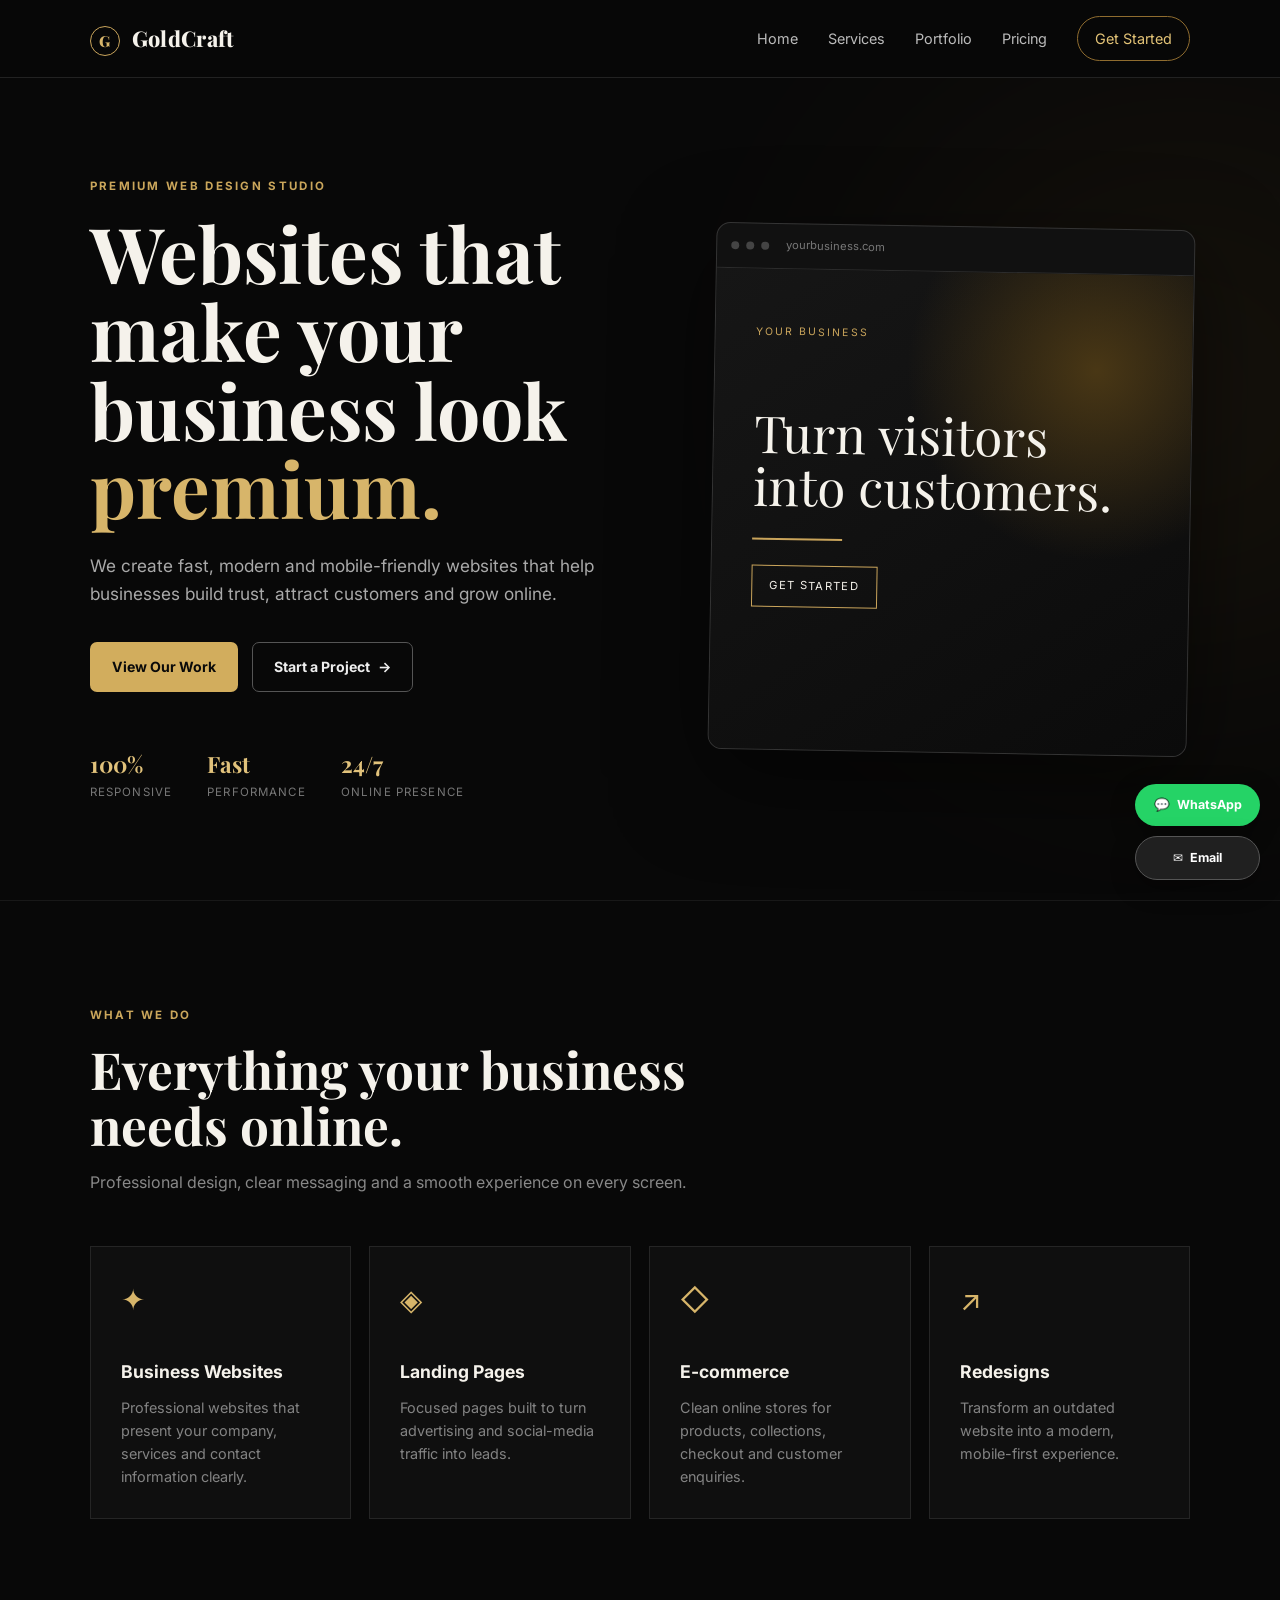
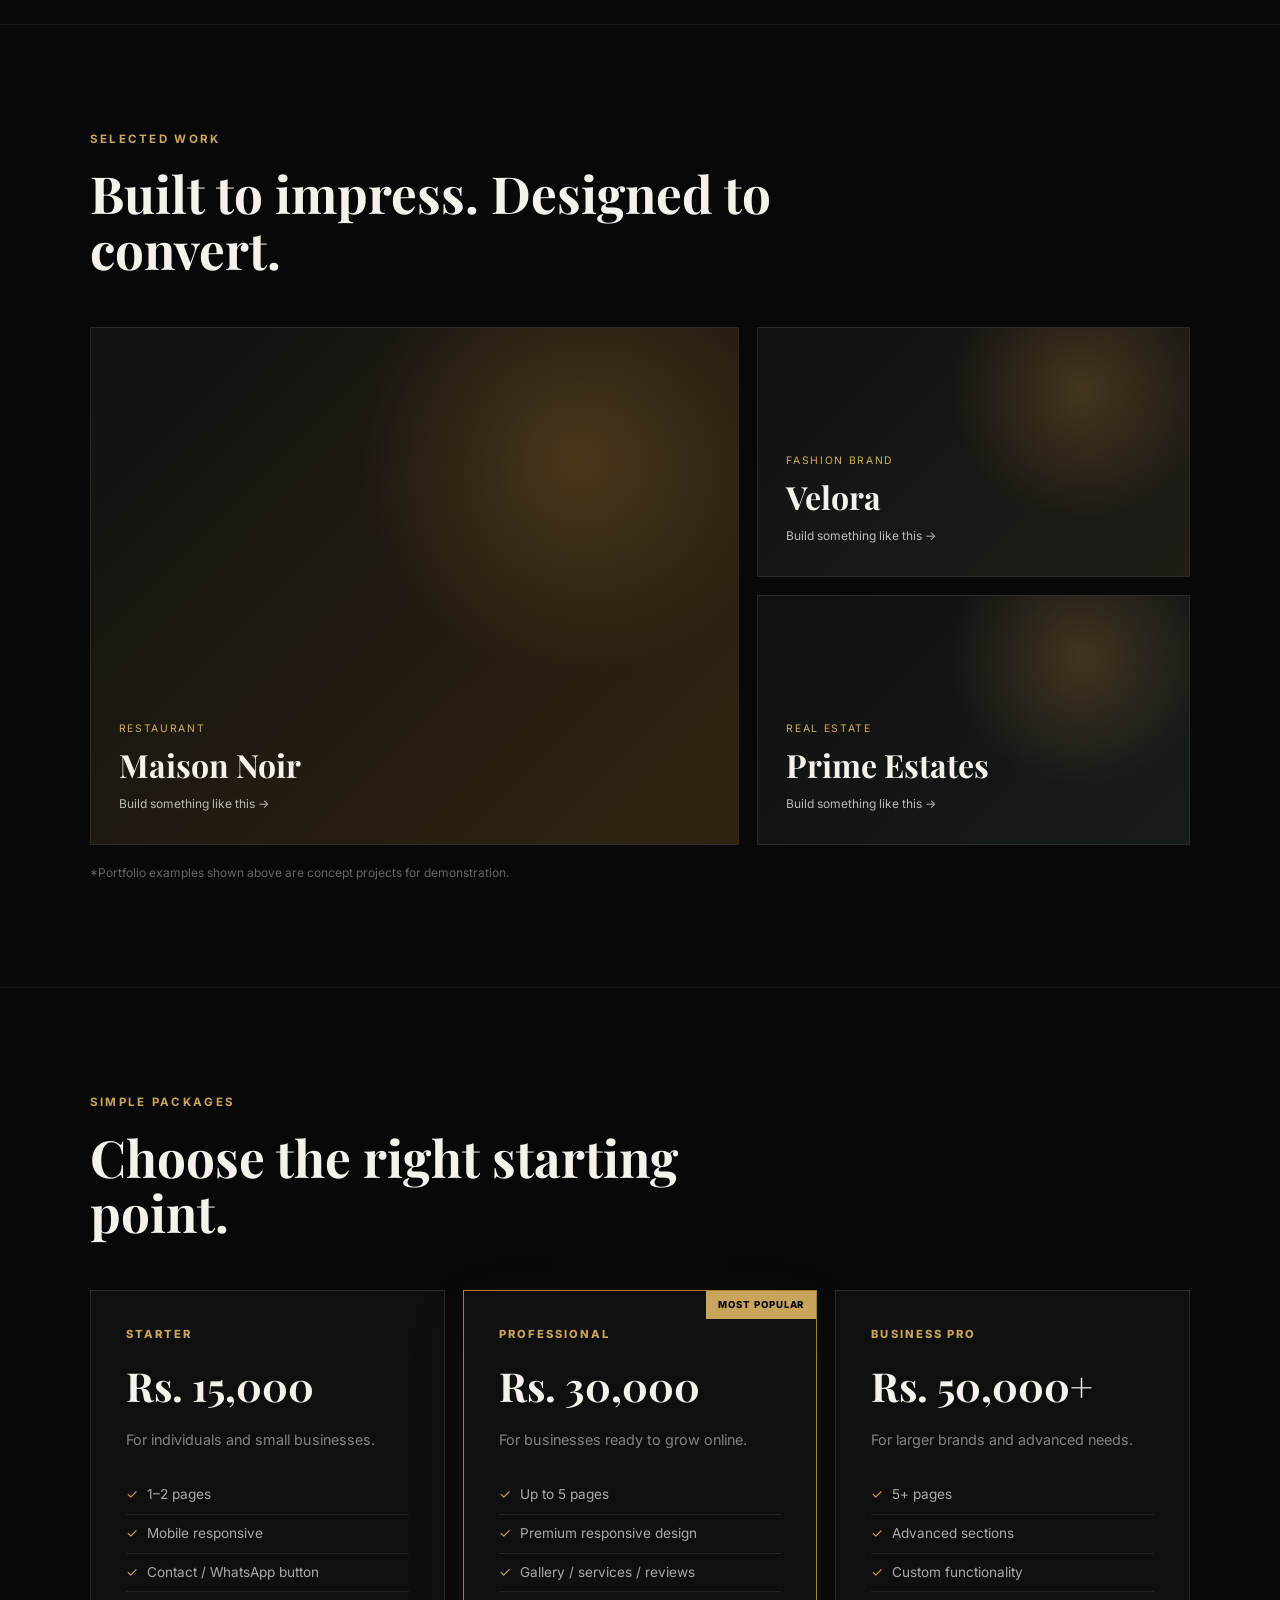
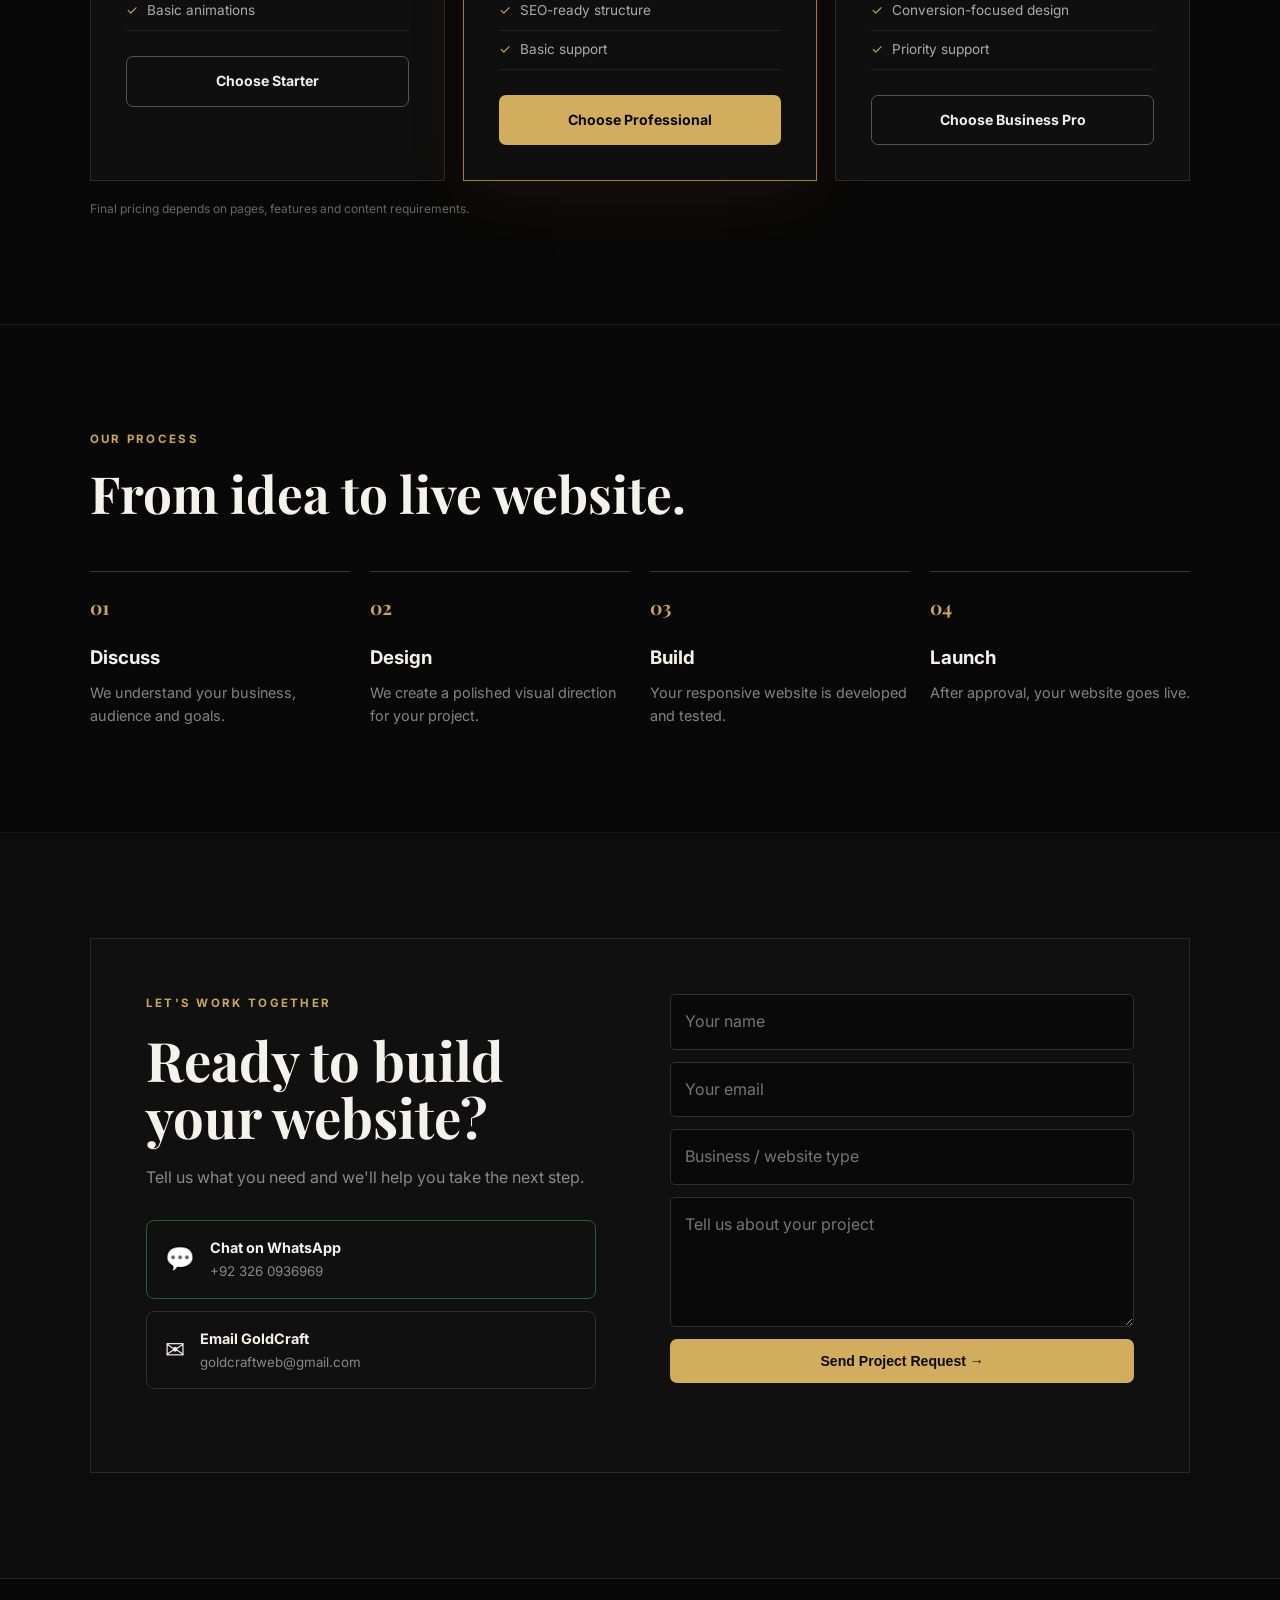
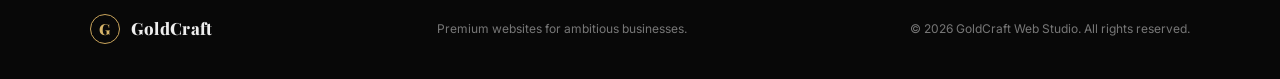
==== commit 49888854: "Update index.html" ====
--- a/index.html
+++ b/index.html
@@ -529,7 +529,7 @@
 
         <!-- Project form -->
 
-        <form id="contactForm">
+        <form id="contactForm">     <input type="hidden" name="access_key" value="PASTE_YOUR_WEB3FORMS_KEY_HERE">      <input         type="hidden"         name="subject"         value="New GoldCraft Website Project Request">      <input         type="hidden"         name="from_name"         value="GoldCraft Website">      <input         type="checkbox"         name="botcheck"         style="display:none">
 
             <input
                 type="text"
--- a/style.css
+++ b/style.css
@@ -1 +1,856 @@
-*{box-sizing:border-box;margin:0;padding:0}html{scroll-behavior:smooth}body{background:#080808;color:#f5f2eb;font-family:Inter,Arial,sans-serif;line-height:1.6}a{text-decoration:none;color:inherit}.nav{height:78px;display:flex;align-items:center;justify-content:space-between;padding:0 7%;border-bottom:1px solid #222;position:sticky;top:0;background:rgba(8,8,8,.9);backdrop-filter:blur(14px);z-index:20}.brand{font-family:"Playfair Display",serif;font-weight:800;font-size:1.35rem;letter-spacing:.3px}.brand span{display:inline-grid;place-items:center;width:30px;height:30px;border:1px solid #c9a45b;border-radius:50%;color:#d7b56a;margin-right:7px;font-size:.95rem}nav{display:flex;gap:30px;align-items:center;font-size:.9rem;color:#bbb}nav a:hover{color:#d7b56a}.nav-cta{border:1px solid #8f6c2f;padding:10px 17px;border-radius:999px;color:#e4c477}.menu-btn{display:none;background:none;border:0;color:#fff;font-size:1.5rem}.hero{min-height:calc(100vh - 78px);padding:90px 7%;display:grid;grid-template-columns:1.08fr .92fr;gap:60px;align-items:center;position:relative;overflow:hidden}.hero-glow{position:absolute;width:550px;height:550px;border-radius:50%;background:#8d682b;filter:blur(140px);opacity:.12;right:-180px;top:40px}.eyebrow{font-size:.72rem;letter-spacing:.2em;color:#caa65b;font-weight:700;margin-bottom:18px}.hero h1{font-family:"Playfair Display",serif;font-size:clamp(3rem,6vw,6.3rem);line-height:1.02;max-width:780px}.hero h1 em{color:#d7b56a;font-style:normal}.hero-copy{max-width:620px;color:#a9a9a9;margin:26px 0 34px;font-size:1.08rem}.hero-actions{display:flex;gap:14px;flex-wrap:wrap}.btn{display:inline-flex;justify-content:center;align-items:center;gap:8px;padding:13px 21px;border-radius:7px;font-weight:700;font-size:.88rem;cursor:pointer;border:1px solid transparent}.btn-gold{background:#d2ad5d;color:#0a0a0a}.btn-gold:hover{background:#e4c477}.btn-outline{border-color:#555;color:#eee}.btn-outline:hover{border-color:#c9a45b;color:#d7b56a}.trust-row{display:flex;gap:35px;margin-top:55px}.trust-row div{display:flex;flex-direction:column}.trust-row strong{font-family:"Playfair Display";font-size:1.4rem;color:#e1c27b}.trust-row span{font-size:.72rem;color:#777;text-transform:uppercase;letter-spacing:.1em}.hero-card{border:1px solid #343434;border-radius:14px;background:#111;box-shadow:0 30px 90px rgba(0,0,0,.5);overflow:hidden;transform:rotate(1deg)}.browser-top{height:45px;border-bottom:1px solid #2c2c2c;display:flex;align-items:center;padding:0 14px;gap:7px;color:#777;font-size:.7rem}.browser-top i{width:8px;height:8px;background:#444;border-radius:50%}.browser-top span{margin-left:10px}.mockup{min-height:480px;padding:55px 40px;background:radial-gradient(circle at 80% 20%,#493715,transparent 35%),linear-gradient(145deg,#161616,#0b0b0b)}.mock-label{color:#c9a45b;font-size:.65rem;letter-spacing:.2em}.mock-title{font-family:"Playfair Display";font-size:3.2rem;line-height:1.05;margin-top:65px}.mock-line{width:90px;border-top:2px solid #c9a45b;margin:25px 0}.mock-btn{display:inline-block;border:1px solid #c9a45b;padding:11px 17px;font-size:.7rem;letter-spacing:.12em}.section{padding:105px 7%;border-top:1px solid #181818}.section-head{max-width:720px;margin-bottom:50px}.section h2{font-family:"Playfair Display";font-size:clamp(2.2rem,4vw,4rem);line-height:1.08}.section-head>p:last-child{color:#888;margin-top:17px}.services-grid{display:grid;grid-template-columns:repeat(4,1fr);gap:18px}.service{background:#0f0f0f;border:1px solid #252525;padding:30px;min-height:230px;transition:.3s}.service:hover{transform:translateY(-5px);border-color:#8f6c2f}.icon{color:#d7b56a;font-size:1.8rem;margin-bottom:35px}.service h3{font-size:1.1rem;margin-bottom:10px}.service p,.project p,.price-card .muted,.steps p{color:#838383;font-size:.9rem}.portfolio-grid{display:grid;grid-template-columns:1.2fr .8fr;grid-template-rows:250px 250px;gap:18px}.project{position:relative;overflow:hidden;border:1px solid #292929;padding:28px;display:flex;align-items:end;background:#151515}.project:before{content:"";position:absolute;inset:0;background:radial-gradient(circle at 75% 25%,#9a712f55,transparent 35%)}.project>div{position:relative;z-index:1}.project span{font-size:.65rem;letter-spacing:.16em;color:#d3ae5e}.project h3{font-family:"Playfair Display";font-size:2rem}.project a{font-size:.75rem;color:#bbb}.project-one{grid-row:span 2;background:linear-gradient(135deg,#111,#302410)}.project-two{background:linear-gradient(135deg,#111,#201d17)}.project-three{background:linear-gradient(135deg,#111,#171b1b)}.demo-note,.price-note{color:#666;font-size:.75rem;margin-top:18px}.pricing-grid{display:grid;grid-template-columns:repeat(3,1fr);gap:18px}.price-card{background:#0f0f0f;border:1px solid #2a2a2a;padding:35px;position:relative}.price-card.featured{border-color:#a77c32;box-shadow:0 20px 60px rgba(165,121,45,.08)}.popular{position:absolute;top:0;right:0;background:#c9a45b;color:#090909;padding:6px 12px;font-size:.6rem;font-weight:800;letter-spacing:.1em}.plan{color:#c9a45b;font-size:.7rem;letter-spacing:.18em;font-weight:800}.price-card h3{font-family:"Playfair Display";font-size:2.5rem;margin:10px 0}.price-card ul{list-style:none;margin:25px 0}.price-card li{padding:8px 0;border-bottom:1px solid #222;color:#aaa;font-size:.85rem}.price-card li:before{content:"✓";color:#c9a45b;margin-right:9px}.price-card .btn{width:100%}.steps{display:grid;grid-template-columns:repeat(4,1fr);gap:20px}.steps div{border-top:1px solid #393939;padding-top:20px}.steps b{color:#c9a45b;font-family:"Playfair Display";font-size:1.2rem}.steps h3{margin:20px 0 8px}.contact{background:#0c0c0c}.contact-box{border:1px solid #292929;background:#101010;padding:55px;display:grid;grid-template-columns:1fr 1fr;gap:60px}.contact-box h2{font-family:"Playfair Display";font-size:3.4rem;line-height:1.05}.contact-box>div>p:last-child{color:#888;margin-top:20px;max-width:450px}.contact form{display:grid;gap:12px}.contact input,.contact textarea{width:100%;background:#090909;border:1px solid #303030;color:#fff;padding:14px;border-radius:5px;font:inherit;outline:none}.contact textarea{min-height:130px;resize:vertical}.contact input:focus,.contact textarea:focus{border-color:#9d7738}.contact small{color:#c9a45b}footer{padding:35px 7%;border-top:1px solid #222;display:flex;justify-content:space-between;gap:20px;align-items:center;color:#777;font-size:.75rem}footer .brand{color:#eee;font-size:1.05rem}@media(max-width:900px){nav{display:none}.menu-btn{display:block}.hero{grid-template-columns:1fr;padding-top:70px}.hero-card{max-width:600px}.services-grid,.pricing-grid{grid-template-columns:repeat(2,1fr)}.portfolio-grid{grid-template-columns:1fr;grid-template-rows:repeat(3,240px)}.project-one{grid-row:auto}.steps{grid-template-columns:repeat(2,1fr)}.contact-box{grid-template-columns:1fr}}@media(max-width:600px){.nav{padding:0 5%}.hero,.section{padding-left:5%;padding-right:5%}.hero h1{font-size:3.1rem}.trust-row{gap:18px}.mockup{min-height:350px}.mock-title{font-size:2.4rem;margin-top:40px}.services-grid,.pricing-grid,.steps{grid-template-columns:1fr}.contact-box{padding:30px 20px}.contact-box h2{font-size:2.4rem}footer{flex-direction:column;align-items:flex-start}}
+/* =========================================================
+   GOLDCRAFT WEB STUDIO
+   Main Stylesheet
+========================================================= */
+
+* {
+    box-sizing: border-box;
+    margin: 0;
+    padding: 0;
+}
+
+html {
+    scroll-behavior: smooth;
+}
+
+body {
+    background: #080808;
+    color: #f5f2eb;
+    font-family: Inter, Arial, sans-serif;
+    line-height: 1.6;
+}
+
+a {
+    text-decoration: none;
+    color: inherit;
+}
+
+
+/* =========================================================
+   NAVIGATION
+========================================================= */
+
+.nav {
+    height: 78px;
+    display: flex;
+    align-items: center;
+    justify-content: space-between;
+    padding: 0 7%;
+    border-bottom: 1px solid #222;
+    position: sticky;
+    top: 0;
+    background: rgba(8, 8, 8, .92);
+    backdrop-filter: blur(14px);
+    z-index: 100;
+}
+
+.brand {
+    font-family: "Playfair Display", serif;
+    font-weight: 800;
+    font-size: 1.35rem;
+    letter-spacing: .3px;
+}
+
+.brand span {
+    display: inline-grid;
+    place-items: center;
+    width: 30px;
+    height: 30px;
+    border: 1px solid #c9a45b;
+    border-radius: 50%;
+    color: #d7b56a;
+    margin-right: 7px;
+    font-size: .95rem;
+}
+
+nav {
+    display: flex;
+    gap: 30px;
+    align-items: center;
+    font-size: .9rem;
+    color: #bbb;
+}
+
+nav a {
+    transition: .25s ease;
+}
+
+nav a:hover {
+    color: #d7b56a;
+}
+
+.nav-cta {
+    border: 1px solid #8f6c2f;
+    padding: 10px 17px;
+    border-radius: 999px;
+    color: #e4c477;
+}
+
+.menu-btn {
+    display: none;
+    background: none;
+    border: 0;
+    color: #fff;
+    font-size: 1.5rem;
+    cursor: pointer;
+}
+
+
+/* =========================================================
+   HERO
+========================================================= */
+
+.hero {
+    min-height: calc(100vh - 78px);
+    padding: 90px 7%;
+    display: grid;
+    grid-template-columns: 1.08fr .92fr;
+    gap: 60px;
+    align-items: center;
+    position: relative;
+    overflow: hidden;
+}
+
+.hero-glow {
+    position: absolute;
+    width: 550px;
+    height: 550px;
+    border-radius: 50%;
+    background: #8d682b;
+    filter: blur(140px);
+    opacity: .12;
+    right: -180px;
+    top: 40px;
+}
+
+.eyebrow {
+    font-size: .72rem;
+    letter-spacing: .2em;
+    color: #caa65b;
+    font-weight: 700;
+    margin-bottom: 18px;
+}
+
+.hero h1 {
+    font-family: "Playfair Display", serif;
+    font-size: clamp(3rem, 6vw, 6.3rem);
+    line-height: 1.02;
+    max-width: 780px;
+}
+
+.hero h1 em {
+    color: #d7b56a;
+    font-style: normal;
+}
+
+.hero-copy {
+    max-width: 620px;
+    color: #a9a9a9;
+    margin: 26px 0 34px;
+    font-size: 1.08rem;
+}
+
+.hero-actions {
+    display: flex;
+    gap: 14px;
+    flex-wrap: wrap;
+}
+
+
+/* =========================================================
+   BUTTONS
+========================================================= */
+
+.btn {
+    display: inline-flex;
+    justify-content: center;
+    align-items: center;
+    gap: 8px;
+    padding: 13px 21px;
+    border-radius: 7px;
+    font-weight: 700;
+    font-size: .88rem;
+    cursor: pointer;
+    border: 1px solid transparent;
+    transition: .25s ease;
+}
+
+.btn-gold {
+    background: #d2ad5d;
+    color: #0a0a0a;
+}
+
+.btn-gold:hover {
+    background: #e4c477;
+    transform: translateY(-2px);
+}
+
+.btn-outline {
+    border-color: #555;
+    color: #eee;
+}
+
+.btn-outline:hover {
+    border-color: #c9a45b;
+    color: #d7b56a;
+    transform: translateY(-2px);
+}
+
+
+/* =========================================================
+   TRUST
+========================================================= */
+
+.trust-row {
+    display: flex;
+    gap: 35px;
+    margin-top: 55px;
+}
+
+.trust-row div {
+    display: flex;
+    flex-direction: column;
+}
+
+.trust-row strong {
+    font-family: "Playfair Display";
+    font-size: 1.4rem;
+    color: #e1c27b;
+}
+
+.trust-row span {
+    font-size: .72rem;
+    color: #777;
+    text-transform: uppercase;
+    letter-spacing: .1em;
+}
+
+
+/* =========================================================
+   HERO CARD
+========================================================= */
+
+.hero-card {
+    border: 1px solid #343434;
+    border-radius: 14px;
+    background: #111;
+    box-shadow: 0 30px 90px rgba(0, 0, 0, .5);
+    overflow: hidden;
+    transform: rotate(1deg);
+}
+
+.browser-top {
+    height: 45px;
+    border-bottom: 1px solid #2c2c2c;
+    display: flex;
+    align-items: center;
+    padding: 0 14px;
+    gap: 7px;
+    color: #777;
+    font-size: .7rem;
+}
+
+.browser-top i {
+    width: 8px;
+    height: 8px;
+    background: #444;
+    border-radius: 50%;
+}
+
+.browser-top span {
+    margin-left: 10px;
+}
+
+.mockup {
+    min-height: 480px;
+    padding: 55px 40px;
+    background:
+        radial-gradient(circle at 80% 20%, #493715, transparent 35%),
+        linear-gradient(145deg, #161616, #0b0b0b);
+}
+
+.mock-label {
+    color: #c9a45b;
+    font-size: .65rem;
+    letter-spacing: .2em;
+}
+
+.mock-title {
+    font-family: "Playfair Display";
+    font-size: 3.2rem;
+    line-height: 1.05;
+    margin-top: 65px;
+}
+
+.mock-line {
+    width: 90px;
+    border-top: 2px solid #c9a45b;
+    margin: 25px 0;
+}
+
+.mock-btn {
+    display: inline-block;
+    border: 1px solid #c9a45b;
+    padding: 11px 17px;
+    font-size: .7rem;
+    letter-spacing: .12em;
+}
+
+
+/* =========================================================
+   SECTIONS
+========================================================= */
+
+.section {
+    padding: 105px 7%;
+    border-top: 1px solid #181818;
+}
+
+.section-head {
+    max-width: 720px;
+    margin-bottom: 50px;
+}
+
+.section h2 {
+    font-family: "Playfair Display";
+    font-size: clamp(2.2rem, 4vw, 4rem);
+    line-height: 1.08;
+}
+
+.section-head > p:last-child {
+    color: #888;
+    margin-top: 17px;
+}
+
+
+/* =========================================================
+   SERVICES
+========================================================= */
+
+.services-grid {
+    display: grid;
+    grid-template-columns: repeat(4, 1fr);
+    gap: 18px;
+}
+
+.service {
+    background: #0f0f0f;
+    border: 1px solid #252525;
+    padding: 30px;
+    min-height: 230px;
+    transition: .3s;
+}
+
+.service:hover {
+    transform: translateY(-5px);
+    border-color: #8f6c2f;
+}
+
+.icon {
+    color: #d7b56a;
+    font-size: 1.8rem;
+    margin-bottom: 35px;
+}
+
+.service h3 {
+    font-size: 1.1rem;
+    margin-bottom: 10px;
+}
+
+.service p,
+.project p,
+.price-card .muted,
+.steps p {
+    color: #838383;
+    font-size: .9rem;
+}
+
+
+/* =========================================================
+   PORTFOLIO
+========================================================= */
+
+.portfolio-grid {
+    display: grid;
+    grid-template-columns: 1.2fr .8fr;
+    grid-template-rows: 250px 250px;
+    gap: 18px;
+}
+
+.project {
+    position: relative;
+    overflow: hidden;
+    border: 1px solid #292929;
+    padding: 28px;
+    display: flex;
+    align-items: end;
+    background: #151515;
+    transition: .3s ease;
+}
+
+.project:hover {
+    transform: translateY(-4px);
+    border-color: #8f6c2f;
+}
+
+.project:before {
+    content: "";
+    position: absolute;
+    inset: 0;
+    background:
+        radial-gradient(circle at 75% 25%, #9a712f55, transparent 35%);
+}
+
+.project > div {
+    position: relative;
+    z-index: 1;
+}
+
+.project span {
+    font-size: .65rem;
+    letter-spacing: .16em;
+    color: #d3ae5e;
+}
+
+.project h3 {
+    font-family: "Playfair Display";
+    font-size: 2rem;
+}
+
+.project a {
+    font-size: .75rem;
+    color: #bbb;
+}
+
+.project a:hover {
+    color: #d7b56a;
+}
+
+.project-one {
+    grid-row: span 2;
+    background: linear-gradient(135deg, #111, #302410);
+}
+
+.project-two {
+    background: linear-gradient(135deg, #111, #201d17);
+}
+
+.project-three {
+    background: linear-gradient(135deg, #111, #171b1b);
+}
+
+.demo-note,
+.price-note {
+    color: #666;
+    font-size: .75rem;
+    margin-top: 18px;
+}
+
+
+/* =========================================================
+   PRICING
+========================================================= */
+
+.pricing-grid {
+    display: grid;
+    grid-template-columns: repeat(3, 1fr);
+    gap: 18px;
+}
+
+.price-card {
+    background: #0f0f0f;
+    border: 1px solid #2a2a2a;
+    padding: 35px;
+    position: relative;
+}
+
+.price-card.featured {
+    border-color: #a77c32;
+    box-shadow: 0 20px 60px rgba(165, 121, 45, .08);
+}
+
+.popular {
+    position: absolute;
+    top: 0;
+    right: 0;
+    background: #c9a45b;
+    color: #090909;
+    padding: 6px 12px;
+    font-size: .6rem;
+    font-weight: 800;
+    letter-spacing: .1em;
+}
+
+.plan {
+    color: #c9a45b;
+    font-size: .7rem;
+    letter-spacing: .18em;
+    font-weight: 800;
+}
+
+.price-card h3 {
+    font-family: "Playfair Display";
+    font-size: 2.5rem;
+    margin: 10px 0;
+}
+
+.price-card ul {
+    list-style: none;
+    margin: 25px 0;
+}
+
+.price-card li {
+    padding: 8px 0;
+    border-bottom: 1px solid #222;
+    color: #aaa;
+    font-size: .85rem;
+}
+
+.price-card li:before {
+    content: "✓";
+    color: #c9a45b;
+    margin-right: 9px;
+}
+
+.price-card .btn {
+    width: 100%;
+}
+
+
+/* =========================================================
+   PROCESS
+========================================================= */
+
+.steps {
+    display: grid;
+    grid-template-columns: repeat(4, 1fr);
+    gap: 20px;
+}
+
+.steps div {
+    border-top: 1px solid #393939;
+    padding-top: 20px;
+}
+
+.steps b {
+    color: #c9a45b;
+    font-family: "Playfair Display";
+    font-size: 1.2rem;
+}
+
+.steps h3 {
+    margin: 20px 0 8px;
+}
+
+
+/* =========================================================
+   CONTACT
+========================================================= */
+
+.contact {
+    background: #0c0c0c;
+}
+
+.contact-box {
+    border: 1px solid #292929;
+    background: #101010;
+    padding: 55px;
+    display: grid;
+    grid-template-columns: 1fr 1fr;
+    gap: 60px;
+}
+
+.contact-box h2 {
+    font-family: "Playfair Display";
+    font-size: 3.4rem;
+    line-height: 1.05;
+}
+
+.contact-box > div > p:last-of-type {
+    color: #888;
+    margin-top: 20px;
+    max-width: 450px;
+}
+
+.contact form {
+    display: grid;
+    gap: 12px;
+}
+
+.contact input,
+.contact textarea {
+    width: 100%;
+    background: #090909;
+    border: 1px solid #303030;
+    color: #fff;
+    padding: 14px;
+    border-radius: 5px;
+    font: inherit;
+    outline: none;
+}
+
+.contact textarea {
+    min-height: 130px;
+    resize: vertical;
+}
+
+.contact input:focus,
+.contact textarea:focus {
+    border-color: #9d7738;
+}
+
+.contact small {
+    color: #c9a45b;
+}
+
+
+/* =========================================================
+   DIRECT CONTACT BUTTONS
+========================================================= */
+
+.direct-contact {
+    display: grid;
+    gap: 12px;
+    margin-top: 30px;
+    max-width: 450px;
+}
+
+.direct-btn {
+    display: flex;
+    align-items: center;
+    gap: 15px;
+    padding: 15px 18px;
+    border: 1px solid #303030;
+    border-radius: 8px;
+    transition: .25s ease;
+}
+
+.direct-btn > span {
+    font-size: 1.5rem;
+}
+
+.direct-btn div {
+    display: flex;
+    flex-direction: column;
+}
+
+.direct-btn strong {
+    font-size: .9rem;
+}
+
+.direct-btn small {
+    color: #888;
+    margin-top: 2px;
+}
+
+.whatsapp-btn {
+    border-color: #245c3a;
+}
+
+.whatsapp-btn:hover {
+    background: rgba(37, 211, 102, .08);
+    border-color: #25d366;
+    transform: translateY(-2px);
+}
+
+.email-btn:hover {
+    background: rgba(215, 181, 106, .07);
+    border-color: #c9a45b;
+    transform: translateY(-2px);
+}
+
+
+/* =========================================================
+   FORM SUCCESS / ERROR
+========================================================= */
+
+#formMsg {
+    min-height: 22px;
+    line-height: 1.5;
+}
+
+.form-success {
+    color: #25d366 !important;
+}
+
+.form-error {
+    color: #ff7777 !important;
+}
+
+
+/* =========================================================
+   FLOATING CONTACT BUTTONS
+========================================================= */
+
+.floating-contact {
+    position: fixed;
+    right: 20px;
+    bottom: 20px;
+    display: flex;
+    flex-direction: column;
+    gap: 10px;
+    z-index: 90;
+}
+
+.floating-contact a {
+    display: flex;
+    align-items: center;
+    justify-content: center;
+    gap: 7px;
+    min-width: 125px;
+    padding: 11px 15px;
+    border-radius: 30px;
+    color: white;
+    font-size: .78rem;
+    box-shadow: 0 8px 25px rgba(0, 0, 0, .35);
+    transition: .25s ease;
+}
+
+.floating-contact a:hover {
+    transform: translateY(-3px);
+}
+
+.floating-whatsapp {
+    background: #25d366;
+}
+
+.floating-email {
+    background: #202020;
+    border: 1px solid #555;
+}
+
+
+/* =========================================================
+   FOOTER
+========================================================= */
+
+footer {
+    padding: 35px 7%;
+    border-top: 1px solid #222;
+    display: flex;
+    justify-content: space-between;
+    gap: 20px;
+    align-items: center;
+    color: #777;
+    font-size: .75rem;
+}
+
+footer .brand {
+    color: #eee;
+    font-size: 1.05rem;
+}
+
+
+/* =========================================================
+   TABLET
+========================================================= */
+
+@media (max-width: 900px) {
+
+    nav {
+        display: none;
+    }
+
+    .menu-btn {
+        display: block;
+    }
+
+    .hero {
+        grid-template-columns: 1fr;
+        padding-top: 70px;
+    }
+
+    .hero-card {
+        max-width: 600px;
+    }
+
+    .services-grid,
+    .pricing-grid {
+        grid-template-columns: repeat(2, 1fr);
+    }
+
+    .portfolio-grid {
+        grid-template-columns: 1fr;
+        grid-template-rows: repeat(3, 240px);
+    }
+
+    .project-one {
+        grid-row: auto;
+    }
+
+    .steps {
+        grid-template-columns: repeat(2, 1fr);
+    }
+
+    .contact-box {
+        grid-template-columns: 1fr;
+    }
+}
+
+
+/* =========================================================
+   MOBILE
+========================================================= */
+
+@media (max-width: 600px) {
+
+    .nav {
+        padding: 0 5%;
+    }
+
+    .hero,
+    .section {
+        padding-left: 5%;
+        padding-right: 5%;
+    }
+
+    .hero h1 {
+        font-size: 3.1rem;
+    }
+
+    .hero-copy {
+        font-size: 1rem;
+    }
+
+    .trust-row {
+        gap: 18px;
+    }
+
+    .mockup {
+        min-height: 350px;
+    }
+
+    .mock-title {
+        font-size: 2.4rem;
+        margin-top: 40px;
+    }
+
+    .services-grid,
+    .pricing-grid,
+    .steps {
+        grid-template-columns: 1fr;
+    }
+
+    .contact-box {
+        padding: 30px 20px;
+    }
+
+    .contact-box h2 {
+        font-size: 2.4rem;
+    }
+
+    .floating-contact {
+        right: 12px;
+        bottom: 12px;
+    }
+
+    .floating-contact a {
+        min-width: 112px;
+        padding: 10px 12px;
+    }
+
+    footer {
+        flex-direction: column;
+        align-items: flex-start;
+    }
+}
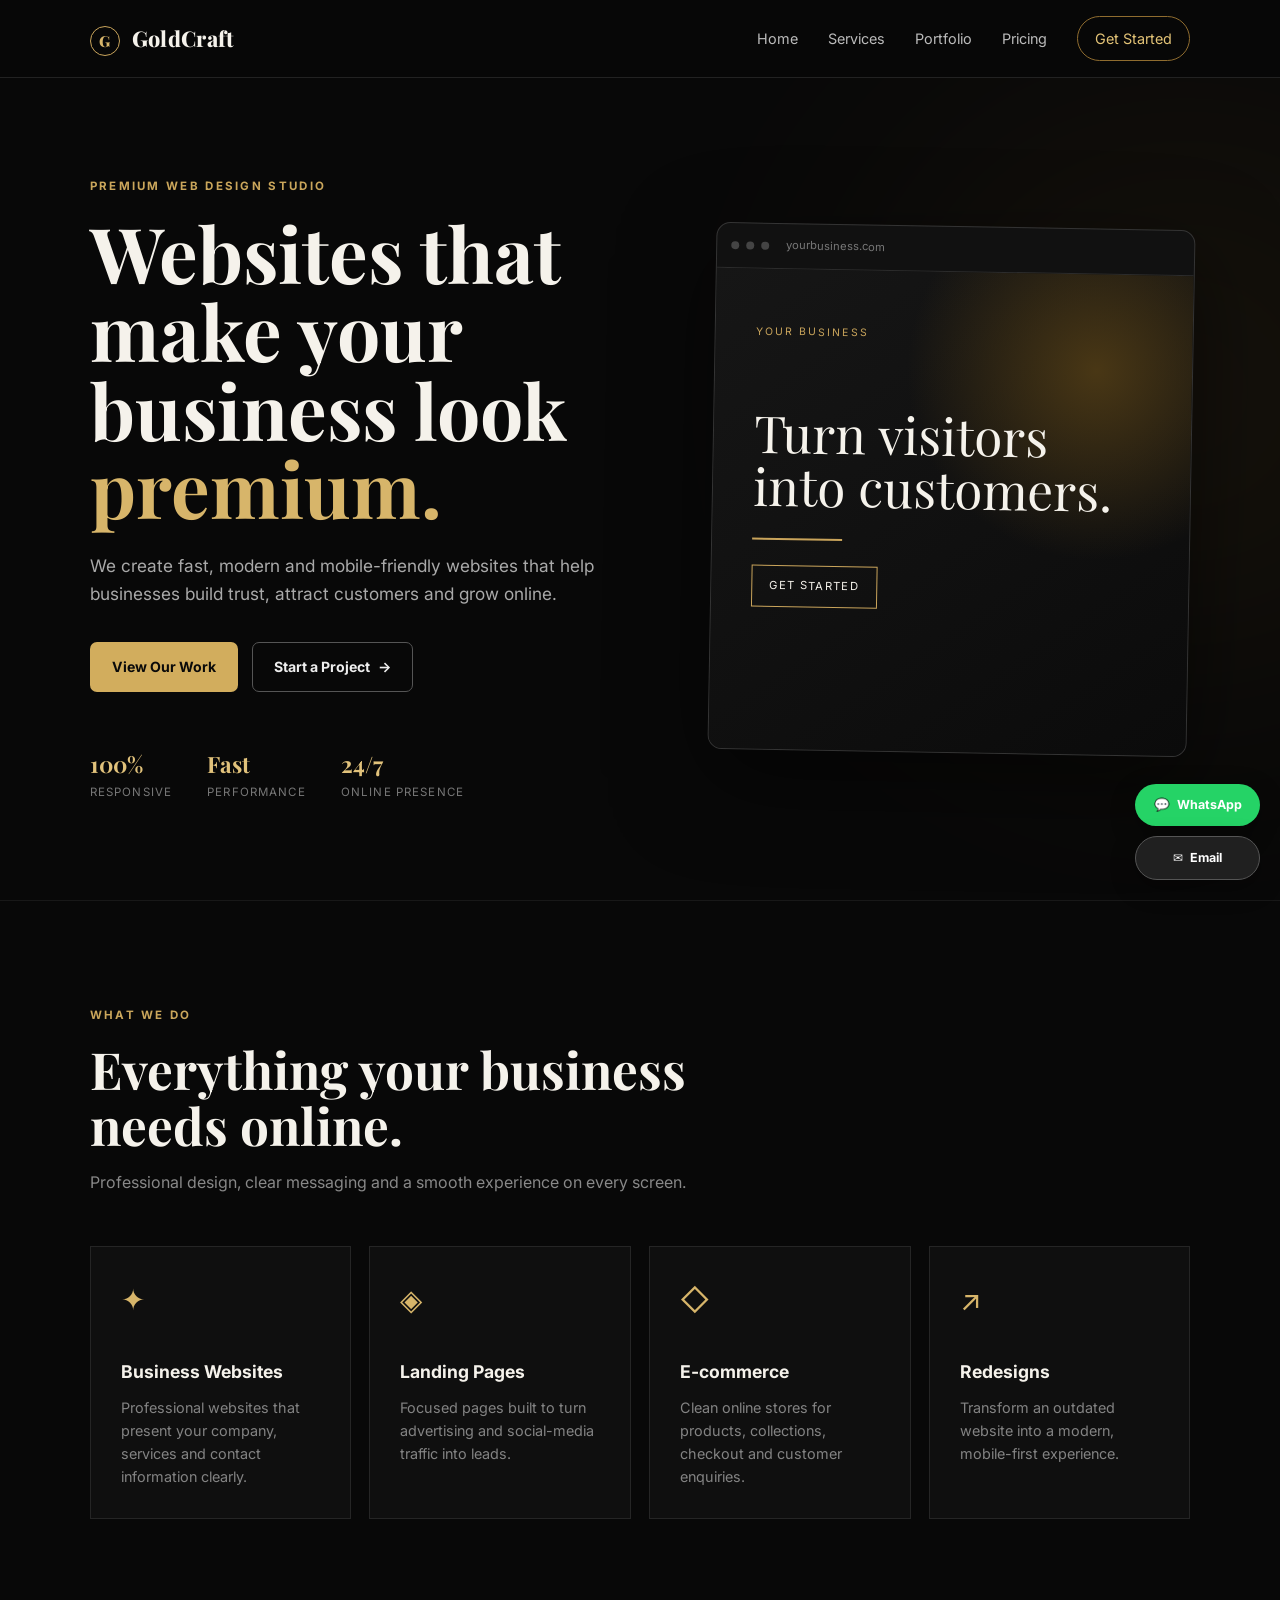
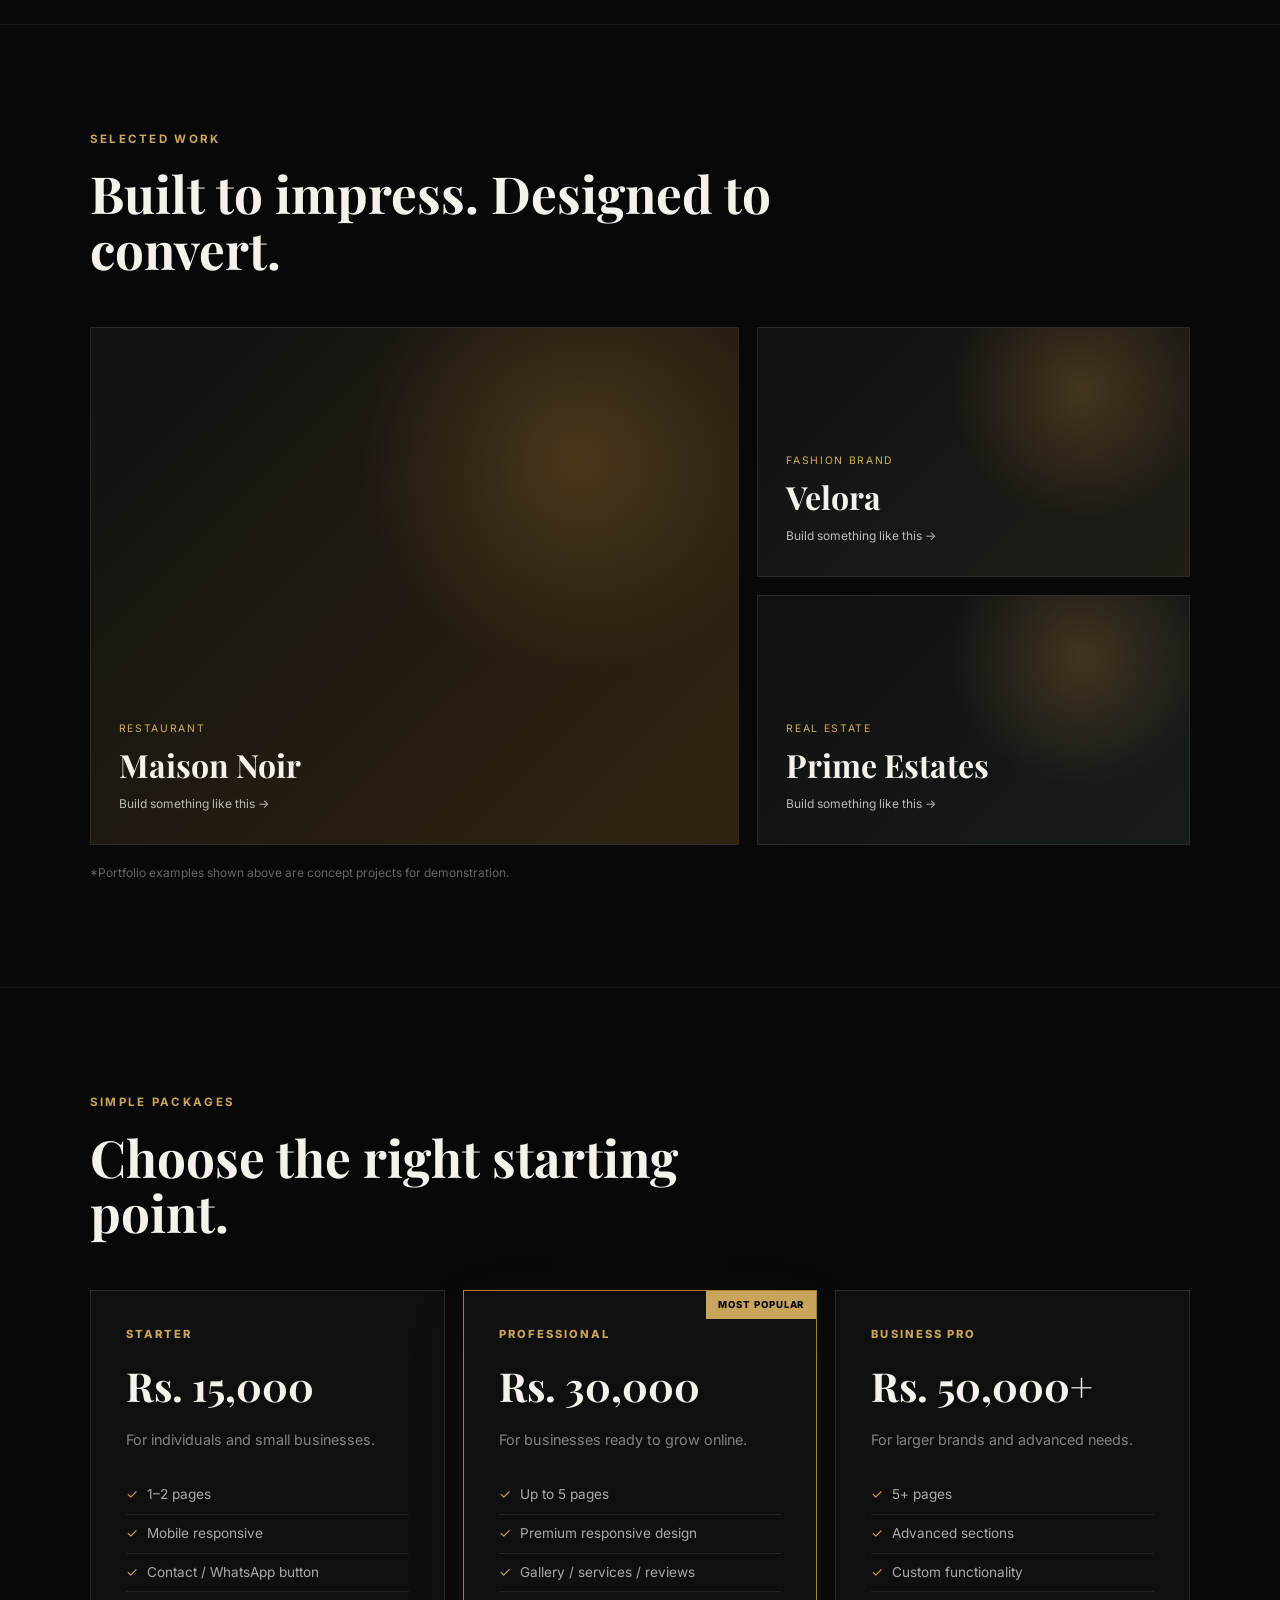
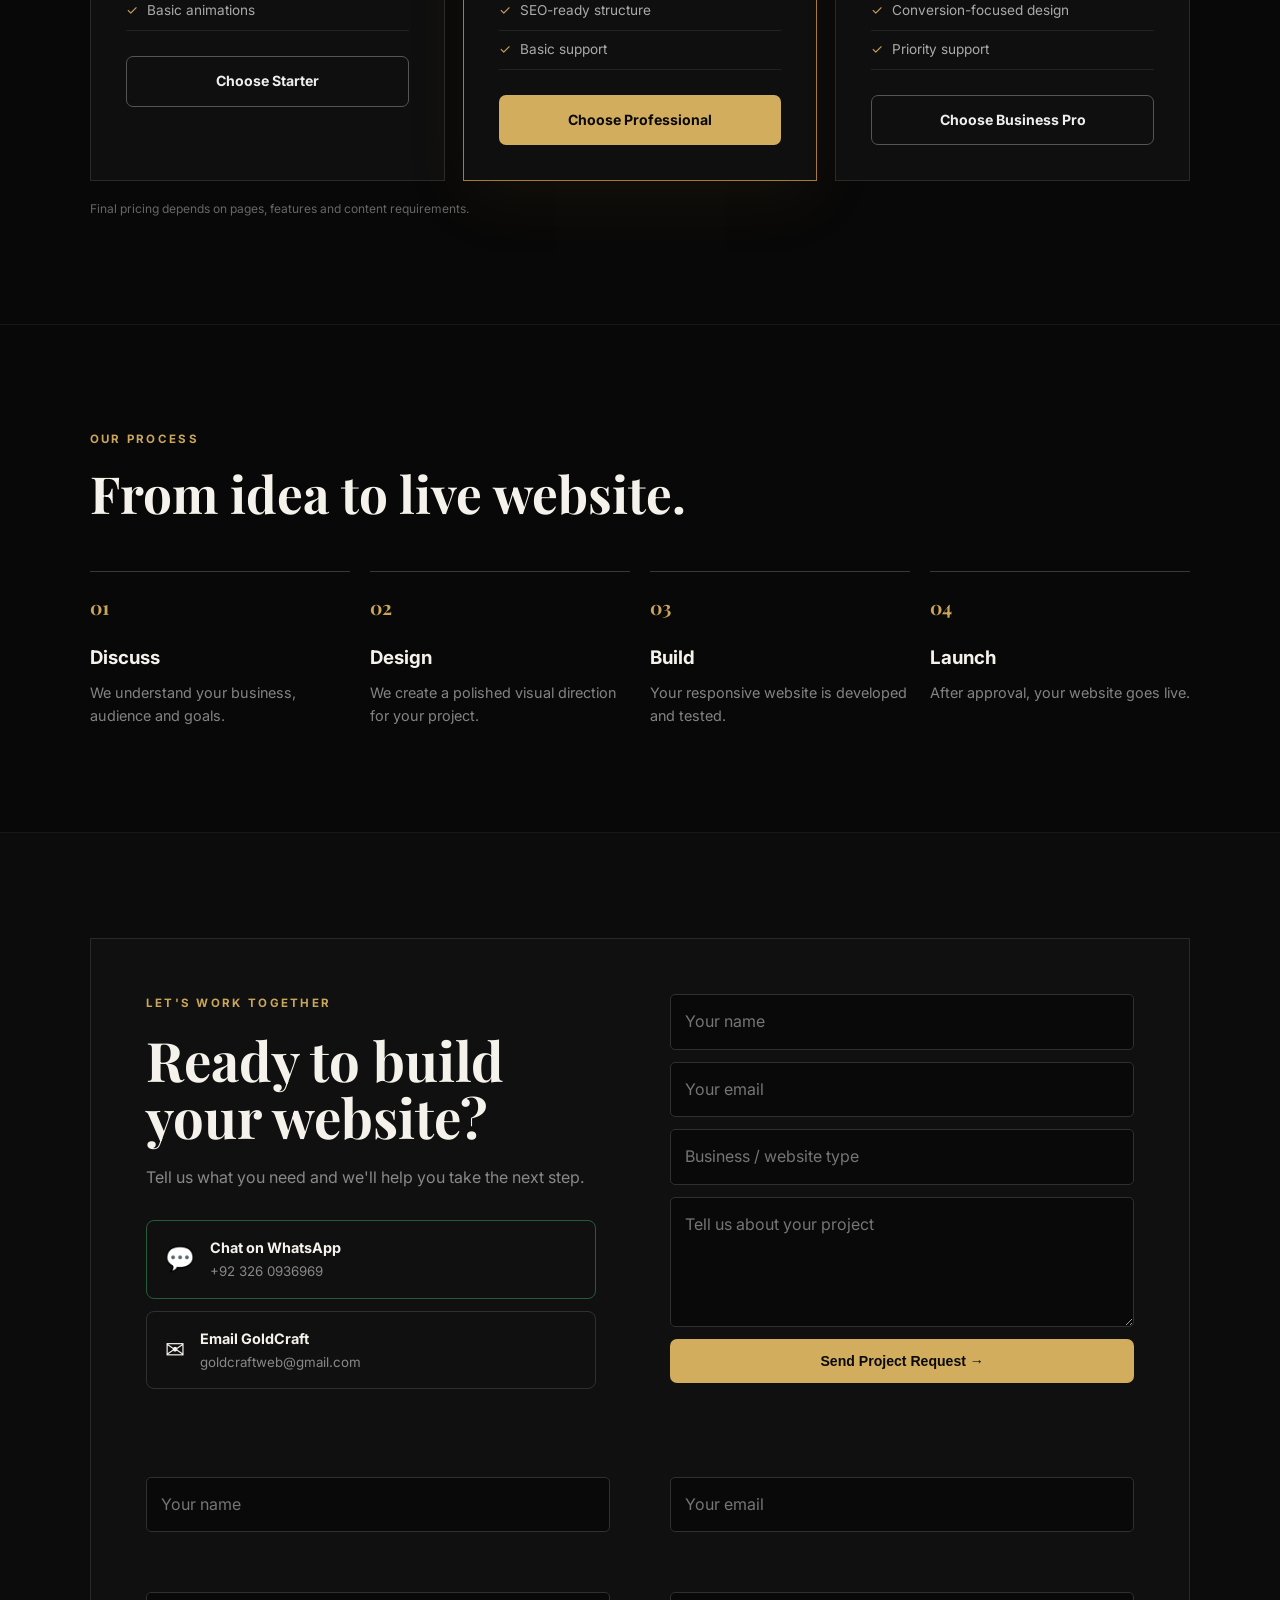
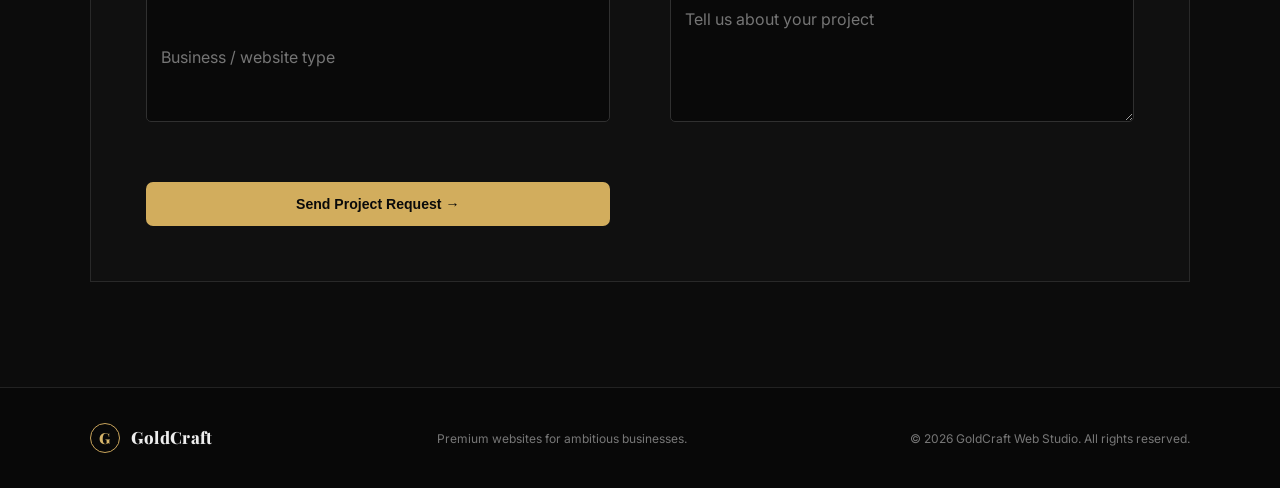
==== commit d289b243: "Update index.html" ====
--- a/index.html
+++ b/index.html
@@ -529,8 +529,7 @@
 
         <!-- Project form -->
 
-        <form id="contactForm">     <input type="hidden" name="access_key" value="PASTE_YOUR_WEB3FORMS_KEY_HERE">      <input         type="hidden"         name="subject"         value="New GoldCraft Website Project Request">      <input         type="hidden"         name="from_name"         value="GoldCraft Website">      <input         type="checkbox"         name="botcheck"         style="display:none">
-
+<form id="contactForm">      <input type="hidden" name="access_key" value="4eb2420c-7073-4cbb-bf39-24911919bbef">      <input type="hidden" name="subject" value="New GoldCraft Website Project Request">      <input type="hidden" name="from_name" value="GoldCraft Web Studio">      <input type="checkbox" name="botcheck" style="display:none">      <input type="text" name="name" placeholder="Your name" required>      <input type="email" name="email" placeholder="Your email" required>      <input type="text" name="business" placeholder="Business / website type" required>      <textarea name="message" placeholder="Tell us about your project" required></textarea>      <button class="btn btn-gold" type="submit">Send Project Request →</button>      <small id="formMsg"></small>  </form>
             <input
                 type="text"
                 name="name"
--- a/style.css
+++ b/style.css
@@ -854,3 +854,30 @@
         align-items: flex-start;
     }
 }
+
+.form-success {
+    display: block;
+    margin-top: 14px;
+    color: #25d366 !important;
+    font-weight: 600;
+    line-height: 1.5;
+}
+
+.form-error {
+    display: block;
+    margin-top: 14px;
+    color: #ff7777 !important;
+    font-weight: 600;
+    line-height: 1.5;
+}
+
+.form-sending {
+    display: block;
+    margin-top: 14px;
+    color: #d4af60 !important;
+    font-weight: 600;
+}
+button:disabled {
+    opacity: 0.7;
+    cursor: not-allowed;
+}
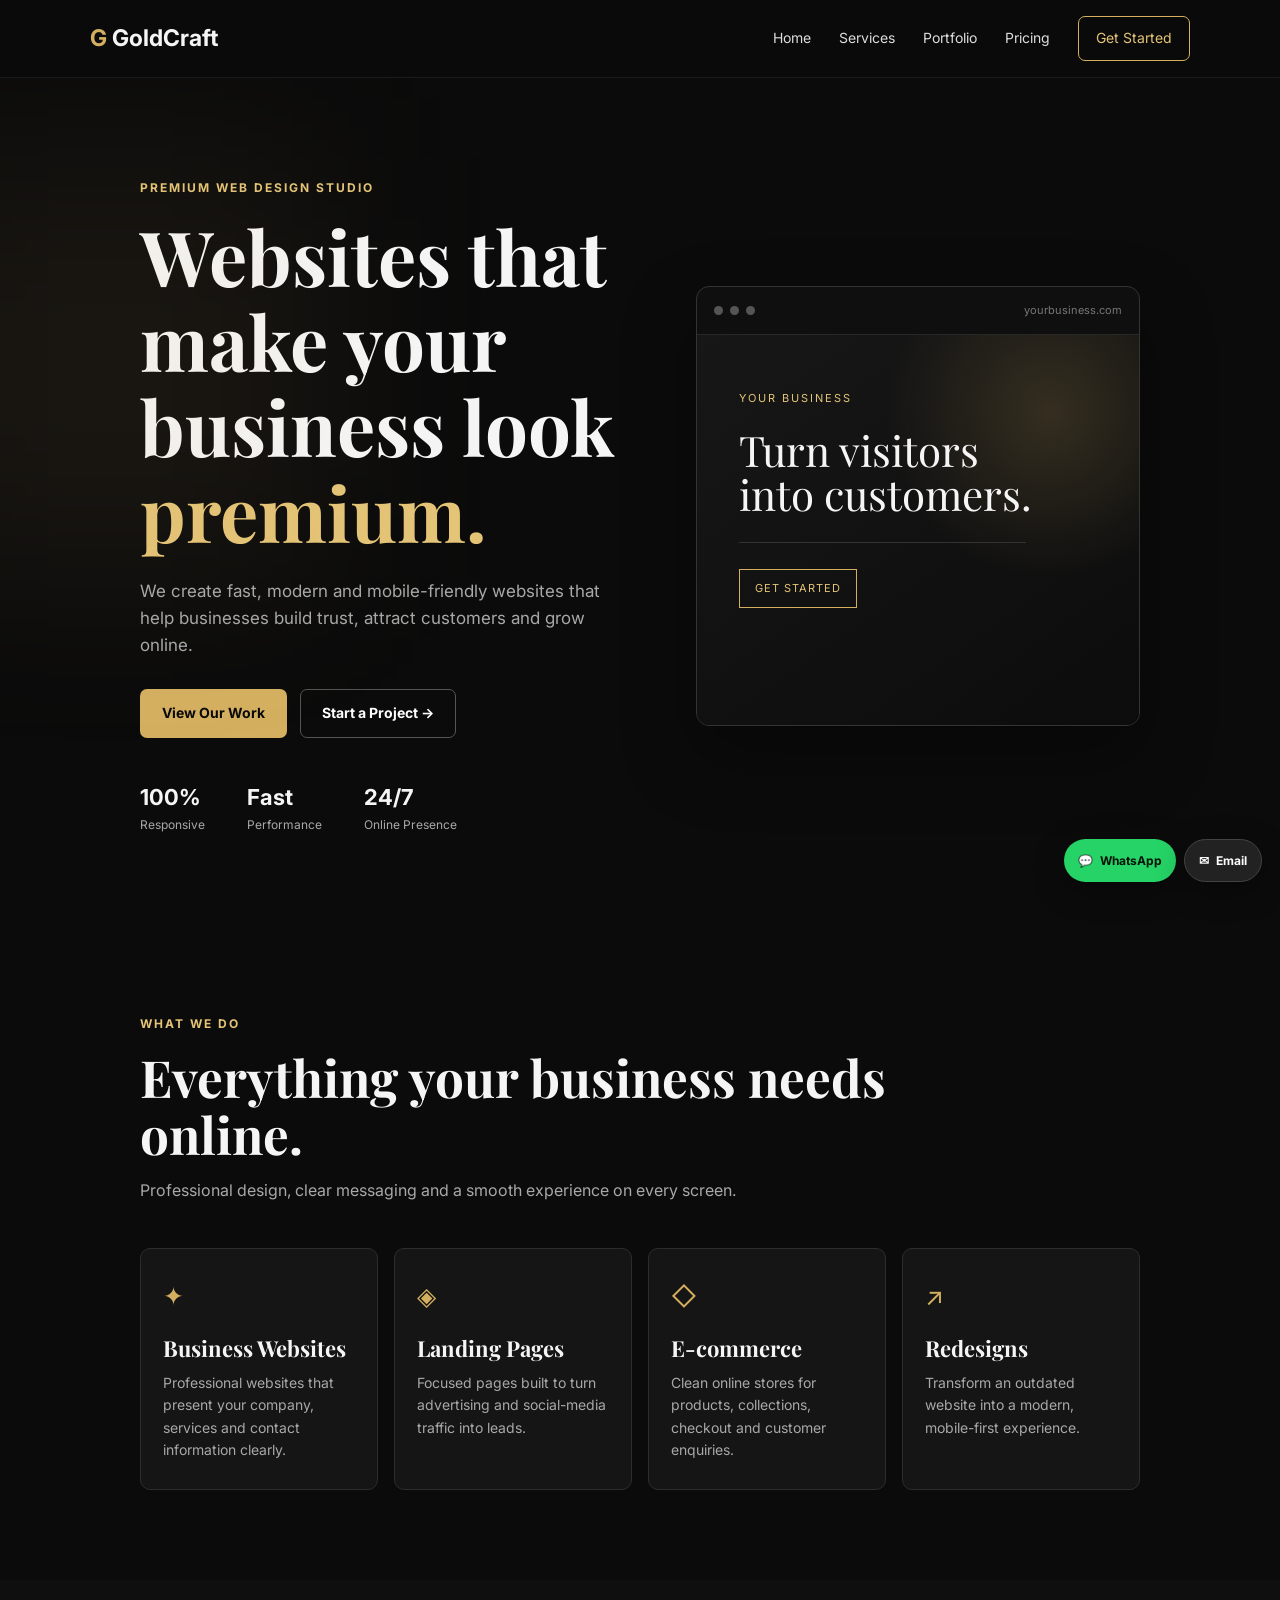
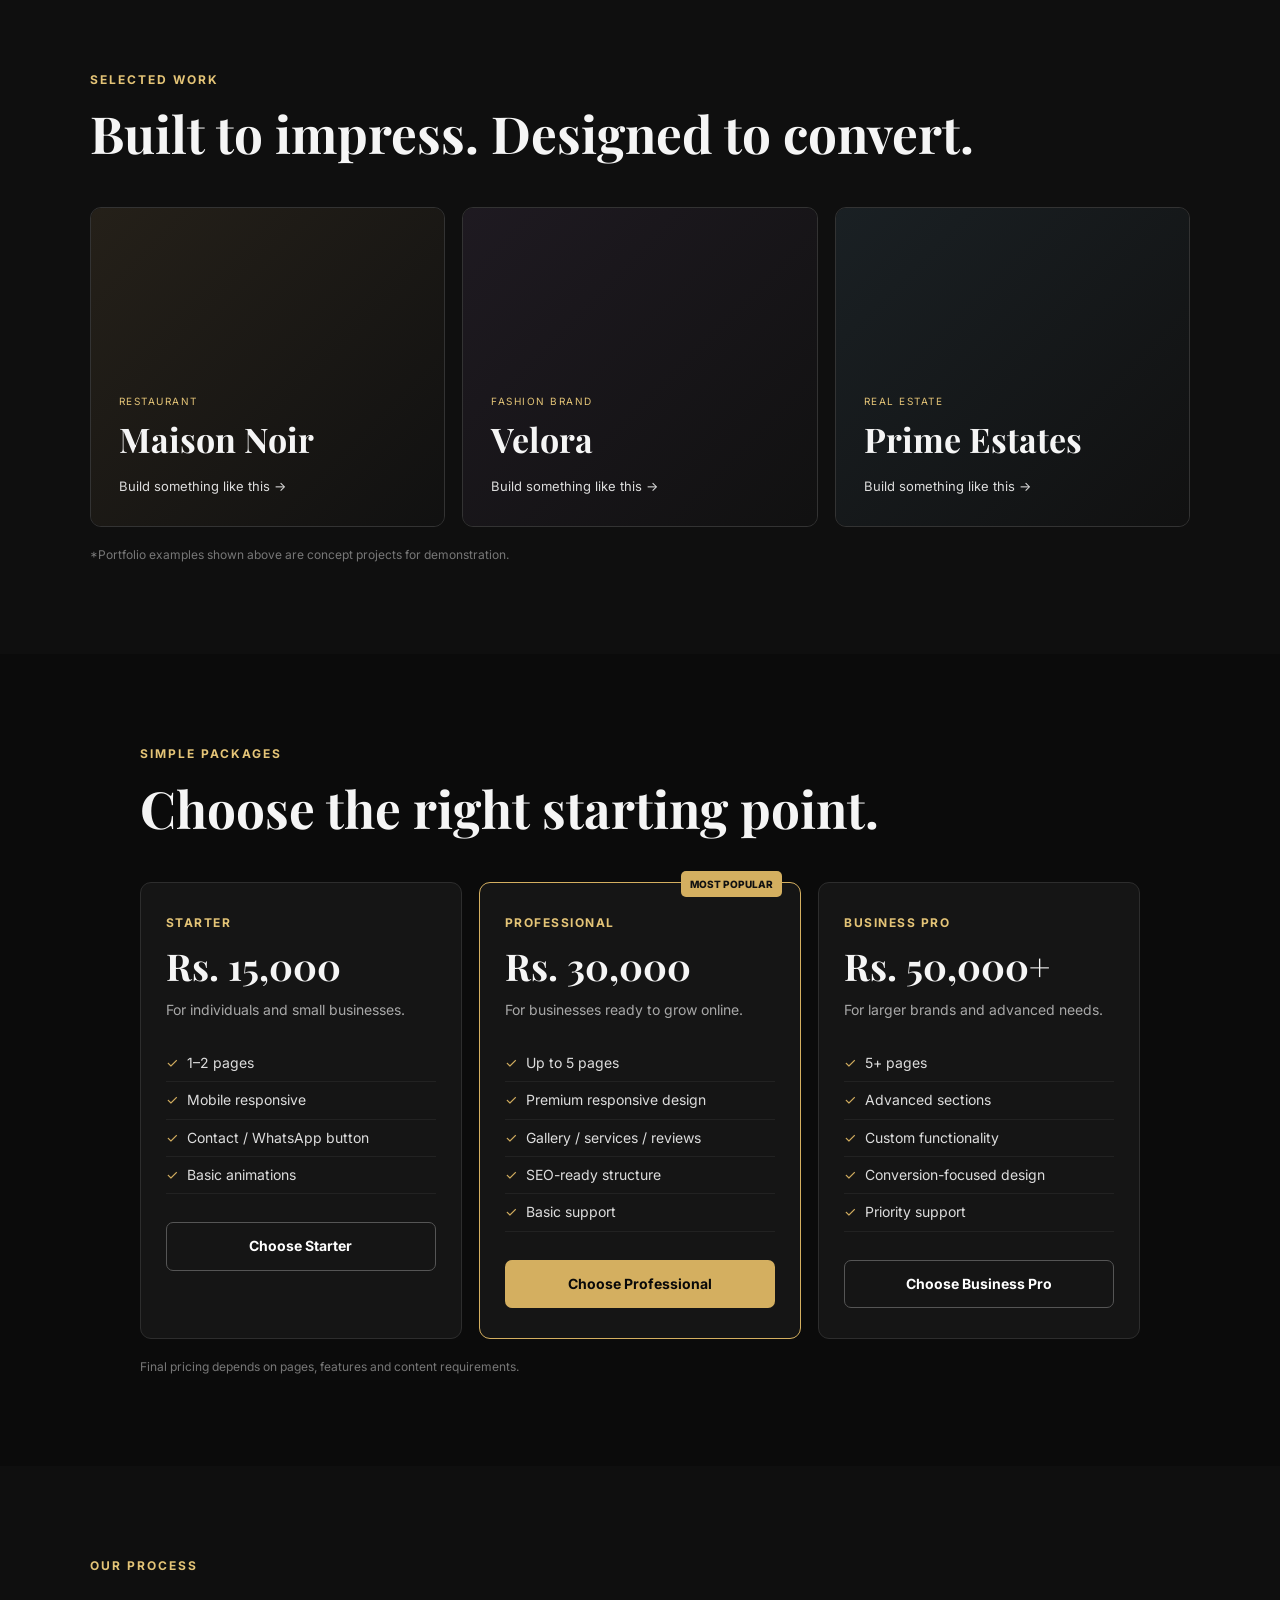
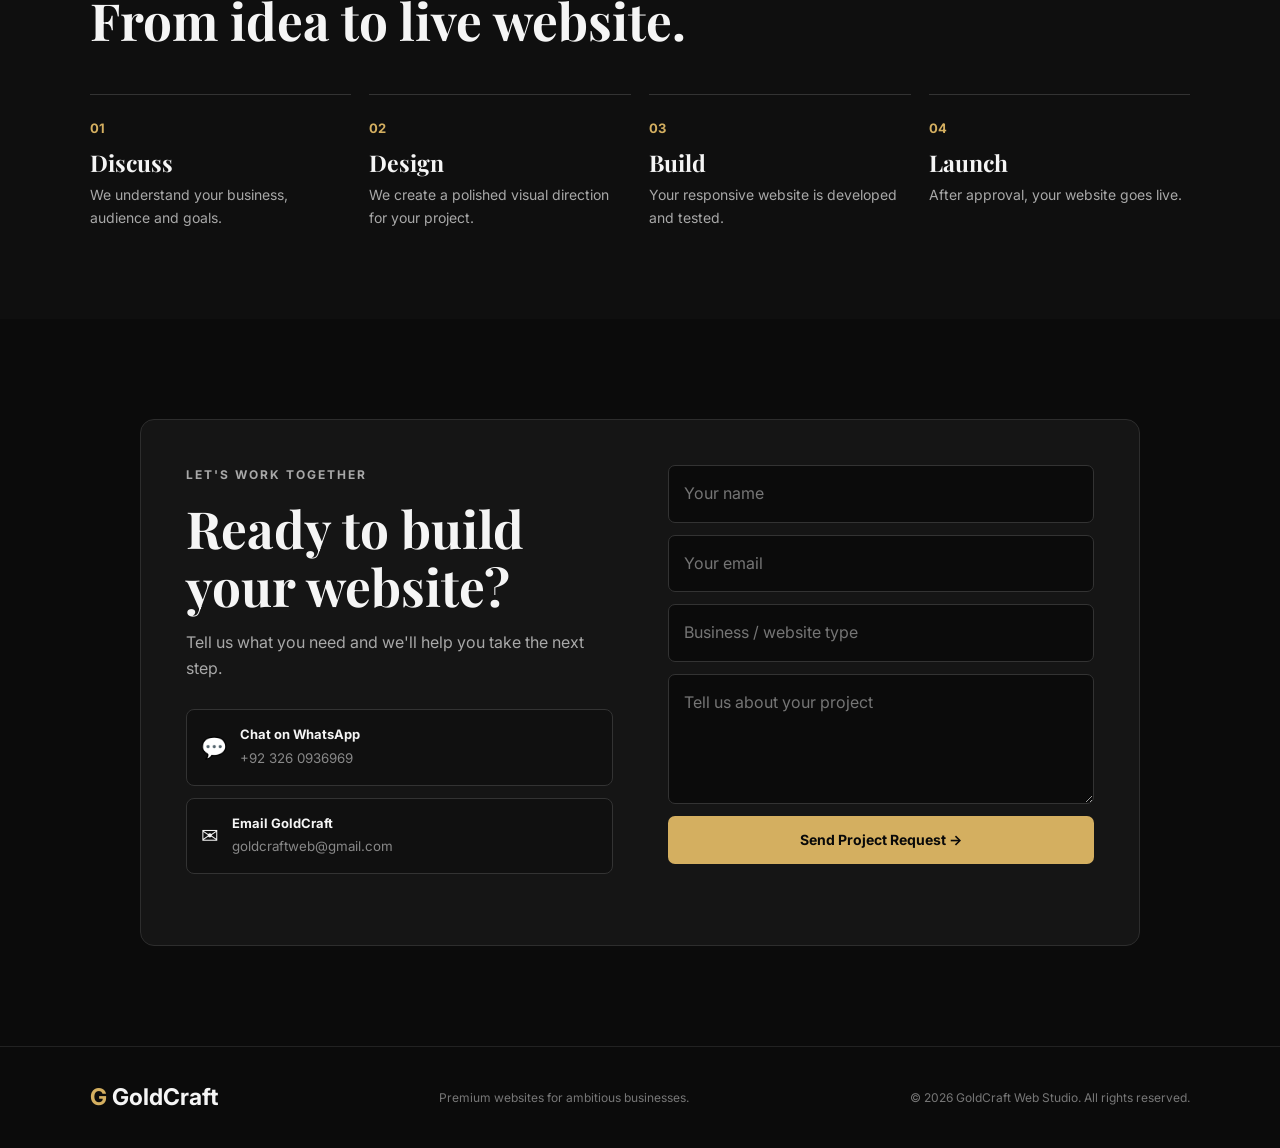
==== commit 50afd25c: "Update index.html" ====
--- a/index.html
+++ b/index.html
@@ -1,14 +1,11 @@
 <!DOCTYPE html>
 <html lang="en">
-
 <head>
 <meta charset="UTF-8">
 <meta name="viewport" content="width=device-width, initial-scale=1.0">
 
 <meta name="description" content="GoldCraft Web Studio creates premium, modern and mobile-friendly websites for businesses, brands and professionals.">
-
 <meta name="keywords" content="web design Pakistan, website development Pakistan, business website, website designer, GoldCraft Web Studio">
-
 <meta name="author" content="GoldCraft Web Studio">
 
 <title>GoldCraft Web Studio | Premium Websites</title>
@@ -18,7 +15,900 @@
 
 <link href="https://fonts.googleapis.com/css2?family=Inter:wght@400;500;600;700&family=Playfair+Display:wght@600;700;800&display=swap" rel="stylesheet">
 
-<link rel="stylesheet" href="style.css">
+<style>
+
+:root {
+    --bg: #0b0b0b;
+    --bg2: #111111;
+    --card: #151515;
+    --gold: #d4af60;
+    --gold2: #e4c477;
+    --text: #f5f5f5;
+    --muted: #a8a8a8;
+    --line: #2d2d2d;
+    --green: #25d366;
+    --red: #ff7777;
+    --max: 1180px;
+}
+
+* {
+    box-sizing: border-box;
+    margin: 0;
+    padding: 0;
+}
+
+html {
+    scroll-behavior: smooth;
+}
+
+body {
+    font-family: Inter, Arial, sans-serif;
+    background: var(--bg);
+    color: var(--text);
+    line-height: 1.6;
+}
+
+a {
+    color: inherit;
+    text-decoration: none;
+}
+
+button,
+input,
+textarea {
+    font: inherit;
+}
+
+button {
+    cursor: pointer;
+}
+
+/* ================= NAVIGATION ================= */
+
+.nav {
+    position: sticky;
+    top: 0;
+    z-index: 1000;
+
+    min-height: 78px;
+
+    display: flex;
+    align-items: center;
+    justify-content: space-between;
+
+    padding: 0 7%;
+
+    background: rgba(11, 11, 11, 0.94);
+    border-bottom: 1px solid rgba(255, 255, 255, 0.07);
+
+    backdrop-filter: blur(12px);
+}
+
+.brand {
+    font-size: 23px;
+    font-weight: 700;
+}
+
+.brand span {
+    color: var(--gold);
+}
+
+nav {
+    display: flex;
+    align-items: center;
+    gap: 28px;
+}
+
+nav a {
+    font-size: 14px;
+    color: #ddd;
+    transition: 0.2s;
+}
+
+nav a:hover {
+    color: var(--gold2);
+}
+
+.nav-cta {
+    padding: 10px 17px;
+    border: 1px solid var(--gold);
+    border-radius: 7px;
+    color: var(--gold2) !important;
+}
+
+.menu-btn {
+    display: none;
+    border: 0;
+    background: none;
+    color: white;
+    font-size: 27px;
+}
+
+/* ================= HERO ================= */
+
+.hero {
+    max-width: var(--max);
+    min-height: 650px;
+    margin: auto;
+
+    padding: 100px 7% 90px;
+
+    display: grid;
+    grid-template-columns: 1.05fr 0.95fr;
+    align-items: center;
+    gap: 65px;
+
+    position: relative;
+}
+
+.hero-glow {
+    position: absolute;
+
+    width: 420px;
+    height: 420px;
+
+    left: -150px;
+    top: 80px;
+
+    background: rgba(212, 175, 96, 0.07);
+
+    filter: blur(90px);
+
+    pointer-events: none;
+}
+
+.eyebrow {
+    color: var(--gold2);
+    font-size: 12px;
+    font-weight: 700;
+    letter-spacing: 2px;
+    margin-bottom: 16px;
+}
+
+h1,
+h2,
+h3 {
+    font-family: "Playfair Display", Georgia, serif;
+    line-height: 1.12;
+}
+
+h1 {
+    font-size: clamp(46px, 6vw, 76px);
+    max-width: 760px;
+}
+
+h1 em {
+    color: var(--gold2);
+    font-style: normal;
+}
+
+.hero-copy {
+    max-width: 650px;
+    color: var(--muted);
+    margin: 24px 0 30px;
+    font-size: 17px;
+}
+
+.hero-actions {
+    display: flex;
+    gap: 13px;
+    flex-wrap: wrap;
+}
+
+.btn {
+    display: inline-flex;
+    align-items: center;
+    justify-content: center;
+
+    min-height: 48px;
+
+    padding: 12px 21px;
+
+    border-radius: 7px;
+    border: 1px solid transparent;
+
+    font-weight: 700;
+    font-size: 14px;
+
+    transition: 0.2s;
+}
+
+.btn-gold {
+    background: var(--gold);
+    color: #090909;
+}
+
+.btn-gold:hover {
+    background: var(--gold2);
+    transform: translateY(-1px);
+}
+
+.btn-outline {
+    border-color: #555;
+    color: #fff;
+    background: transparent;
+}
+
+.btn-outline:hover {
+    border-color: var(--gold);
+    color: var(--gold2);
+}
+
+.trust-row {
+    display: flex;
+    gap: 42px;
+    margin-top: 42px;
+}
+
+.trust-row div {
+    display: flex;
+    flex-direction: column;
+}
+
+.trust-row strong {
+    font-size: 22px;
+}
+
+.trust-row span {
+    font-size: 12px;
+    color: var(--muted);
+}
+
+/* ================= HERO CARD ================= */
+
+.hero-card {
+    border: 1px solid #343434;
+    background: #0f0f0f;
+    border-radius: 13px;
+    overflow: hidden;
+
+    box-shadow: 0 30px 70px rgba(0, 0, 0, 0.35);
+}
+
+.browser-top {
+    height: 48px;
+
+    display: flex;
+    align-items: center;
+    gap: 7px;
+
+    padding: 0 17px;
+
+    border-bottom: 1px solid #282828;
+}
+
+.browser-top i {
+    width: 9px;
+    height: 9px;
+    border-radius: 50%;
+    background: #555;
+}
+
+.browser-top span {
+    margin-left: auto;
+    color: #777;
+    font-size: 11px;
+}
+
+.mockup {
+    min-height: 390px;
+    padding: 55px 42px;
+
+    background:
+        radial-gradient(
+            circle at 80% 20%,
+            rgba(212, 175, 96, 0.18),
+            transparent 35%
+        ),
+        linear-gradient(145deg, #171717, #0c0c0c);
+}
+
+.mock-label {
+    font-size: 11px;
+    letter-spacing: 2px;
+    color: var(--gold2);
+}
+
+.mock-title {
+    font-family: "Playfair Display", Georgia, serif;
+    font-size: 42px;
+    line-height: 1.05;
+    margin: 20px 0;
+}
+
+.mock-line {
+    height: 1px;
+    background: #333;
+    margin: 26px 0;
+    width: 80%;
+}
+
+.mock-btn {
+    display: inline-block;
+
+    border: 1px solid var(--gold);
+    color: var(--gold2);
+
+    padding: 10px 15px;
+
+    font-size: 11px;
+    letter-spacing: 1px;
+}
+
+/* ================= GENERAL SECTIONS ================= */
+
+.section {
+    max-width: var(--max);
+    margin: auto;
+    padding: 90px 7%;
+}
+
+.section-head {
+    max-width: 760px;
+    margin-bottom: 45px;
+}
+
+.section-head h2 {
+    font-size: clamp(35px, 4vw, 54px);
+}
+
+.section-head > p:last-child {
+    color: var(--muted);
+    margin-top: 14px;
+}
+
+/* ================= SERVICES ================= */
+
+.services-grid {
+    display: grid;
+    grid-template-columns: repeat(4, 1fr);
+    gap: 16px;
+}
+
+.service {
+    background: var(--card);
+    border: 1px solid var(--line);
+    border-radius: 10px;
+    padding: 27px 22px;
+}
+
+.icon {
+    font-size: 25px;
+    color: var(--gold);
+    margin-bottom: 20px;
+}
+
+.service h3 {
+    font-size: 22px;
+    margin-bottom: 11px;
+}
+
+.service p {
+    color: var(--muted);
+    font-size: 14px;
+}
+
+/* ================= PORTFOLIO ================= */
+
+.portfolio {
+    max-width: none;
+    background: #0f0f0f;
+}
+
+.portfolio > .section-head,
+.portfolio > .portfolio-grid,
+.portfolio > .demo-note {
+    max-width: var(--max);
+    margin-left: auto;
+    margin-right: auto;
+}
+
+.portfolio-grid {
+    display: grid;
+    grid-template-columns: repeat(3, 1fr);
+    gap: 17px;
+}
+
+.project {
+    min-height: 320px;
+
+    border: 1px solid #333;
+    border-radius: 11px;
+
+    padding: 28px;
+
+    display: flex;
+    align-items: flex-end;
+
+    overflow: hidden;
+
+    position: relative;
+}
+
+.project::before {
+    content: "";
+
+    position: absolute;
+    inset: 0;
+
+    background: linear-gradient(135deg, #27221a, #111);
+
+    opacity: 0.9;
+}
+
+.project-two::before {
+    background: linear-gradient(135deg, #201b23, #111);
+}
+
+.project-three::before {
+    background: linear-gradient(135deg, #1b2226, #111);
+}
+
+.project > div {
+    position: relative;
+    z-index: 1;
+}
+
+.project span {
+    font-size: 10px;
+    letter-spacing: 1.5px;
+    color: var(--gold2);
+}
+
+.project h3 {
+    font-size: 34px;
+    margin: 8px 0 14px;
+}
+
+.project a {
+    font-size: 13px;
+    color: #ddd;
+}
+
+.project a:hover {
+    color: var(--gold2);
+}
+
+.demo-note,
+.price-note {
+    color: #777;
+    font-size: 12px;
+    margin-top: 18px;
+}
+
+/* ================= PRICING ================= */
+
+.pricing-grid {
+    display: grid;
+    grid-template-columns: repeat(3, 1fr);
+    gap: 17px;
+}
+
+.price-card {
+    position: relative;
+
+    border: 1px solid var(--line);
+    background: var(--card);
+
+    border-radius: 11px;
+
+    padding: 30px 25px;
+}
+
+.price-card.featured {
+    border-color: var(--gold);
+}
+
+.popular {
+    position: absolute;
+
+    top: -12px;
+    right: 18px;
+
+    background: var(--gold);
+    color: #111;
+
+    font-size: 10px;
+    font-weight: 800;
+
+    padding: 5px 9px;
+
+    border-radius: 5px;
+}
+
+.plan {
+    color: var(--gold2);
+    font-size: 12px;
+    font-weight: 700;
+    letter-spacing: 1.5px;
+}
+
+.price-card h3 {
+    font-size: 37px;
+    margin: 13px 0;
+}
+
+.muted {
+    color: var(--muted);
+    font-size: 14px;
+}
+
+.price-card ul {
+    list-style: none;
+    margin: 23px 0;
+}
+
+.price-card li {
+    font-size: 14px;
+    color: #ddd;
+
+    padding: 7px 0;
+
+    border-bottom: 1px solid #222;
+}
+
+.price-card li::before {
+    content: "✓";
+    color: var(--gold);
+    margin-right: 9px;
+}
+
+.price-card .btn {
+    width: 100%;
+    margin-top: 5px;
+}
+
+/* ================= PROCESS ================= */
+
+.process {
+    background: #0f0f0f;
+    max-width: none;
+}
+
+.process > .section-head,
+.steps {
+    max-width: var(--max);
+    margin-left: auto;
+    margin-right: auto;
+}
+
+.steps {
+    display: grid;
+    grid-template-columns: repeat(4, 1fr);
+    gap: 18px;
+}
+
+.steps > div {
+    border-top: 1px solid #333;
+    padding-top: 20px;
+}
+
+.steps b {
+    color: var(--gold);
+    font-size: 13px;
+}
+
+.steps h3 {
+    font-size: 23px;
+    margin: 9px 0;
+}
+
+.steps p {
+    color: var(--muted);
+    font-size: 14px;
+}
+
+/* ================= CONTACT ================= */
+
+.contact {
+    padding-top: 100px;
+    padding-bottom: 100px;
+}
+
+.contact-box {
+    display: grid;
+    grid-template-columns: 1fr 1fr;
+    gap: 55px;
+
+    background: var(--card);
+
+    border: 1px solid var(--line);
+    border-radius: 14px;
+
+    padding: 45px;
+}
+
+.contact h2 {
+    font-size: clamp(37px, 4vw, 54px);
+    margin-bottom: 15px;
+}
+
+.contact p {
+    color: var(--muted);
+}
+
+/* Direct contact buttons */
+
+.direct-contact {
+    display: flex;
+    flex-direction: column;
+    gap: 12px;
+    margin-top: 28px;
+}
+
+.direct-btn {
+    display: flex;
+    align-items: center;
+    gap: 13px;
+
+    padding: 14px;
+
+    border: 1px solid #333;
+    border-radius: 8px;
+
+    background: #101010;
+}
+
+.direct-btn:hover {
+    border-color: #555;
+}
+
+.direct-btn span {
+    font-size: 21px;
+}
+
+.direct-btn strong {
+    display: block;
+    font-size: 13px;
+}
+
+.direct-btn small {
+    color: #888;
+}
+
+.whatsapp-btn:hover {
+    border-color: var(--green);
+}
+
+.email-btn:hover {
+    border-color: var(--gold);
+}
+
+/* Contact form */
+
+#contactForm {
+    display: flex;
+    flex-direction: column;
+    gap: 12px;
+}
+
+#contactForm input:not([type="checkbox"]),
+#contactForm textarea {
+    width: 100%;
+
+    background: #0b0b0b;
+    color: #fff;
+
+    border: 1px solid #333;
+    border-radius: 7px;
+
+    padding: 15px;
+
+    outline: none;
+
+    transition: 0.2s;
+}
+
+#contactForm input:not([type="checkbox"]):focus,
+#contactForm textarea:focus {
+    border-color: var(--gold);
+
+    box-shadow:
+        0 0 0 2px rgba(212, 175, 96, 0.08);
+}
+
+#contactForm textarea {
+    min-height: 130px;
+    resize: vertical;
+}
+
+#contactForm button {
+    width: 100%;
+    border: 0;
+}
+
+#formMsg {
+    display: block;
+
+    min-height: 22px;
+
+    margin-top: 2px;
+
+    font-size: 13px;
+    line-height: 1.5;
+}
+
+.form-success {
+    color: var(--green) !important;
+}
+
+.form-error {
+    color: var(--red) !important;
+}
+
+.form-sending {
+    color: var(--gold2) !important;
+}
+
+button:disabled {
+    opacity: 0.65;
+    cursor: not-allowed;
+}
+
+/* ================= FLOATING CONTACT ================= */
+
+.floating-contact {
+    position: fixed;
+
+    right: 18px;
+    bottom: 18px;
+
+    z-index: 999;
+
+    display: flex;
+    gap: 8px;
+}
+
+.floating-contact a {
+    display: flex;
+    align-items: center;
+    gap: 7px;
+
+    padding: 11px 14px;
+
+    border-radius: 30px;
+
+    font-size: 12px;
+    font-weight: 700;
+
+    box-shadow: 0 8px 30px rgba(0, 0, 0, 0.35);
+}
+
+.floating-whatsapp {
+    background: var(--green);
+    color: #07130a;
+}
+
+.floating-email {
+    background: #222;
+    color: #fff;
+    border: 1px solid #444;
+}
+
+/* ================= FOOTER ================= */
+
+footer {
+    border-top: 1px solid #222;
+
+    padding: 32px 7%;
+
+    display: flex;
+    align-items: center;
+    justify-content: space-between;
+
+    gap: 20px;
+
+    flex-wrap: wrap;
+}
+
+footer p {
+    color: #777;
+    font-size: 12px;
+}
+
+/* ================= TABLET ================= */
+
+@media (max-width: 900px) {
+
+    .menu-btn {
+        display: block;
+    }
+
+    nav {
+        display: none;
+    }
+
+    .hero {
+        grid-template-columns: 1fr;
+        padding-top: 75px;
+    }
+
+    .services-grid {
+        grid-template-columns: repeat(2, 1fr);
+    }
+
+    .portfolio-grid,
+    .pricing-grid {
+        grid-template-columns: 1fr;
+    }
+
+    .steps {
+        grid-template-columns: repeat(2, 1fr);
+    }
+
+    .contact-box {
+        grid-template-columns: 1fr;
+        padding: 30px;
+    }
+}
+
+/* ================= MOBILE ================= */
+
+@media (max-width: 600px) {
+
+    .nav {
+        padding: 0 5%;
+    }
+
+    .hero,
+    .section {
+        padding-left: 5%;
+        padding-right: 5%;
+    }
+
+    .hero {
+        padding-top: 60px;
+    }
+
+    h1 {
+        font-size: 45px;
+    }
+
+    .hero-copy {
+        font-size: 15px;
+    }
+
+    .trust-row {
+        gap: 20px;
+    }
+
+    .mockup {
+        padding: 40px 25px;
+        min-height: 300px;
+    }
+
+    .mock-title {
+        font-size: 34px;
+    }
+
+    .services-grid,
+    .steps {
+        grid-template-columns: 1fr;
+    }
+
+    .contact-box {
+        padding: 24px;
+    }
+
+    .floating-contact {
+        right: 10px;
+        bottom: 10px;
+    }
+
+    .floating-contact a {
+        padding: 10px 12px;
+    }
+
+    .floating-contact strong {
+        display: none;
+    }
+
+    footer {
+        padding: 28px 5%;
+    }
+}
+
+</style>
 </head>
 
 <body>
@@ -31,7 +921,10 @@
         <span>G</span> GoldCraft
     </a>
 
-    <button class="menu-btn" aria-label="Open menu">
+    <button
+        class="menu-btn"
+        aria-label="Open menu"
+        aria-expanded="false">
         ☰
     </button>
 
@@ -56,7 +949,9 @@
 
     <div class="hero-content">
 
-        <p class="eyebrow">PREMIUM WEB DESIGN STUDIO</p>
+        <p class="eyebrow">
+            PREMIUM WEB DESIGN STUDIO
+        </p>
 
         <h1>
             Websites that make your business look
@@ -76,7 +971,7 @@
             </a>
 
             <a href="#contact" class="btn btn-outline">
-                Start a Project <span>→</span>
+                Start a Project →
             </a>
 
         </div>
@@ -142,7 +1037,9 @@
 
     <div class="section-head">
 
-        <p class="eyebrow">WHAT WE DO</p>
+        <p class="eyebrow">
+            WHAT WE DO
+        </p>
 
         <h2>
             Everything your business needs online.
@@ -162,7 +1059,9 @@
 
             <div class="icon">✦</div>
 
-            <h3>Business Websites</h3>
+            <h3>
+                Business Websites
+            </h3>
 
             <p>
                 Professional websites that present your company,
@@ -176,7 +1075,9 @@
 
             <div class="icon">◈</div>
 
-            <h3>Landing Pages</h3>
+            <h3>
+                Landing Pages
+            </h3>
 
             <p>
                 Focused pages built to turn advertising and
@@ -190,7 +1091,9 @@
 
             <div class="icon">◇</div>
 
-            <h3>E-commerce</h3>
+            <h3>
+                E-commerce
+            </h3>
 
             <p>
                 Clean online stores for products, collections,
@@ -204,7 +1107,9 @@
 
             <div class="icon">↗</div>
 
-            <h3>Redesigns</h3>
+            <h3>
+                Redesigns
+            </h3>
 
             <p>
                 Transform an outdated website into a modern,
@@ -224,7 +1129,9 @@
 
     <div class="section-head">
 
-        <p class="eyebrow">SELECTED WORK</p>
+        <p class="eyebrow">
+            SELECTED WORK
+        </p>
 
         <h2>
             Built to impress. Designed to convert.
@@ -239,9 +1146,13 @@
 
             <div>
 
-                <span>RESTAURANT</span>
-
-                <h3>Maison Noir</h3>
+                <span>
+                    RESTAURANT
+                </span>
+
+                <h3>
+                    Maison Noir
+                </h3>
 
                 <a href="#contact">
                     Build something like this →
@@ -256,9 +1167,13 @@
 
             <div>
 
-                <span>FASHION BRAND</span>
-
-                <h3>Velora</h3>
+                <span>
+                    FASHION BRAND
+                </span>
+
+                <h3>
+                    Velora
+                </h3>
 
                 <a href="#contact">
                     Build something like this →
@@ -273,9 +1188,13 @@
 
             <div>
 
-                <span>REAL ESTATE</span>
-
-                <h3>Prime Estates</h3>
+                <span>
+                    REAL ESTATE
+                </span>
+
+                <h3>
+                    Prime Estates
+                </h3>
 
                 <a href="#contact">
                     Build something like this →
@@ -301,7 +1220,9 @@
 
     <div class="section-head">
 
-        <p class="eyebrow">SIMPLE PACKAGES</p>
+        <p class="eyebrow">
+            SIMPLE PACKAGES
+        </p>
 
         <h2>
             Choose the right starting point.
@@ -315,9 +1236,13 @@
 
         <article class="price-card">
 
-            <p class="plan">STARTER</p>
-
-            <h3>Rs. 15,000</h3>
+            <p class="plan">
+                STARTER
+            </p>
+
+            <h3>
+                Rs. 15,000
+            </h3>
 
             <p class="muted">
                 For individuals and small businesses.
@@ -330,10 +1255,13 @@
                 <li>Basic animations</li>
             </ul>
 
-            <a href="#contact"
-               class="btn btn-outline package-btn"
-               data-package="Starter">
+            <a
+                href="#contact"
+                class="btn btn-outline package-btn"
+                data-package="Starter">
+
                 Choose Starter
+
             </a>
 
         </article>
@@ -349,7 +1277,9 @@
                 PROFESSIONAL
             </p>
 
-            <h3>Rs. 30,000</h3>
+            <h3>
+                Rs. 30,000
+            </h3>
 
             <p class="muted">
                 For businesses ready to grow online.
@@ -363,10 +1293,13 @@
                 <li>Basic support</li>
             </ul>
 
-            <a href="#contact"
-               class="btn btn-gold package-btn"
-               data-package="Professional">
+            <a
+                href="#contact"
+                class="btn btn-gold package-btn"
+                data-package="Professional">
+
                 Choose Professional
+
             </a>
 
         </article>
@@ -378,7 +1311,9 @@
                 BUSINESS PRO
             </p>
 
-            <h3>Rs. 50,000+</h3>
+            <h3>
+                Rs. 50,000+
+            </h3>
 
             <p class="muted">
                 For larger brands and advanced needs.
@@ -392,10 +1327,13 @@
                 <li>Priority support</li>
             </ul>
 
-            <a href="#contact"
-               class="btn btn-outline package-btn"
-               data-package="Business Pro">
+            <a
+                href="#contact"
+                class="btn btn-outline package-btn"
+                data-package="Business Pro">
+
                 Choose Business Pro
+
             </a>
 
         </article>
@@ -489,9 +1427,8 @@
             </p>
 
 
-            <!-- Direct contact -->
-
             <div class="direct-contact">
+
 
                 <a
                     href="https://wa.me/923260936969?text=Hi%20GoldCraft%20Web%20Studio%2C%20I%20am%20interested%20in%20your%20website%20services."
@@ -502,8 +1439,15 @@
                     <span>💬</span>
 
                     <div>
-                        <strong>Chat on WhatsApp</strong>
-                        <small>+92 326 0936969</small>
+
+                        <strong>
+                            Chat on WhatsApp
+                        </strong>
+
+                        <small>
+                            +92 326 0936969
+                        </small>
+
                     </div>
 
                 </a>
@@ -516,20 +1460,57 @@
                     <span>✉</span>
 
                     <div>
-                        <strong>Email GoldCraft</strong>
-                        <small>goldcraftweb@gmail.com</small>
+
+                        <strong>
+                            Email GoldCraft
+                        </strong>
+
+                        <small>
+                            goldcraftweb@gmail.com
+                        </small>
+
                     </div>
 
                 </a>
 
+
             </div>
 
         </div>
 
 
-        <!-- Project form -->
-
-<form id="contactForm">      <input type="hidden" name="access_key" value="4eb2420c-7073-4cbb-bf39-24911919bbef">      <input type="hidden" name="subject" value="New GoldCraft Website Project Request">      <input type="hidden" name="from_name" value="GoldCraft Web Studio">      <input type="checkbox" name="botcheck" style="display:none">      <input type="text" name="name" placeholder="Your name" required>      <input type="email" name="email" placeholder="Your email" required>      <input type="text" name="business" placeholder="Business / website type" required>      <textarea name="message" placeholder="Tell us about your project" required></textarea>      <button class="btn btn-gold" type="submit">Send Project Request →</button>      <small id="formMsg"></small>  </form>
+        <!-- ================= CUSTOMER FORM ================= -->
+
+        <form id="contactForm">
+
+            <!-- Web3Forms -->
+
+            <input
+                type="hidden"
+                name="access_key"
+                value="fa04cdf4-5720-4379-a336-a9973263aa65">
+
+            <input
+                type="hidden"
+                name="subject"
+                value="New GoldCraft Website Project Request">
+
+            <input
+                type="hidden"
+                name="from_name"
+                value="GoldCraft Web Studio">
+
+
+            <!-- Spam protection -->
+
+            <input
+                type="checkbox"
+                name="botcheck"
+                style="display:none">
+
+
+            <!-- Customer name -->
+
             <input
                 type="text"
                 name="name"
@@ -538,6 +1519,8 @@
                 required>
 
 
+            <!-- Customer email -->
+
             <input
                 type="email"
                 name="email"
@@ -546,6 +1529,8 @@
                 required>
 
 
+            <!-- Business -->
+
             <input
                 type="text"
                 name="business"
@@ -553,12 +1538,16 @@
                 required>
 
 
+            <!-- Project details -->
+
             <textarea
                 name="message"
                 placeholder="Tell us about your project"
                 required></textarea>
 
 
+            <!-- Submit -->
+
             <button
                 class="btn btn-gold"
                 type="submit">
@@ -568,6 +1557,8 @@
             </button>
 
 
+            <!-- Success / error message -->
+
             <small id="formMsg"></small>
 
         </form>
@@ -582,6 +1573,7 @@
 <!-- ================= FLOATING CONTACT ================= -->
 
 <div class="floating-contact">
+
 
     <a
         href="https://wa.me/923260936969?text=Hi%20GoldCraft%20Web%20Studio%2C%20I%20want%20to%20discuss%20a%20website%20project."
@@ -592,7 +1584,9 @@
 
         <span>💬</span>
 
-        <strong>WhatsApp</strong>
+        <strong>
+            WhatsApp
+        </strong>
 
     </a>
 
@@ -604,9 +1598,12 @@
 
         <span>✉</span>
 
-        <strong>Email</strong>
+        <strong>
+            Email
+        </strong>
 
     </a>
+
 
 </div>
 
@@ -632,7 +1629,251 @@
 </footer>
 
 
-<script src="script.js"></script>
+<!-- ================= JAVASCRIPT ================= -->
+
+<script>
+
+document.addEventListener("DOMContentLoaded", function () {
+
+
+    /* ================= YEAR ================= */
+
+    const yearElement = document.getElementById("year");
+
+    if (yearElement) {
+        yearElement.textContent = new Date().getFullYear();
+    }
+
+
+    /* ================= MOBILE MENU ================= */
+
+    const menuBtn = document.querySelector(".menu-btn");
+    const nav = document.querySelector("nav");
+
+    if (menuBtn && nav) {
+
+        menuBtn.addEventListener("click", function () {
+
+            const isOpen =
+                nav.classList.toggle("mobile-open");
+
+            menuBtn.setAttribute(
+                "aria-expanded",
+                isOpen ? "true" : "false"
+            );
+
+            if (isOpen) {
+
+                nav.style.display = "flex";
+                nav.style.position = "absolute";
+                nav.style.top = "78px";
+                nav.style.left = "0";
+                nav.style.right = "0";
+                nav.style.padding = "22px 7%";
+                nav.style.background = "#0b0b0b";
+                nav.style.flexDirection = "column";
+                nav.style.alignItems = "flex-start";
+                nav.style.gap = "18px";
+                nav.style.borderBottom = "1px solid #292929";
+
+            } else {
+
+                nav.style.display = "";
+                nav.removeAttribute("style");
+
+            }
+
+        });
+
+
+        document.querySelectorAll("nav a").forEach(function (link) {
+
+            link.addEventListener("click", function () {
+
+                if (window.innerWidth <= 900) {
+
+                    nav.classList.remove("mobile-open");
+
+                    nav.style.display = "";
+
+                    nav.removeAttribute("style");
+
+                    menuBtn.setAttribute(
+                        "aria-expanded",
+                        "false"
+                    );
+
+                }
+
+            });
+
+        });
+
+    }
+
+
+    /* ================= PACKAGE BUTTONS ================= */
+
+    document.querySelectorAll(".package-btn").forEach(function (button) {
+
+        button.addEventListener("click", function () {
+
+            const packageName =
+                button.getAttribute("data-package");
+
+            const message =
+                document.querySelector(
+                    'textarea[name="message"]'
+                );
+
+            if (message) {
+
+                message.value =
+                    "I am interested in the " +
+                    packageName +
+                    " package. Please tell me more about the package and the next steps.";
+
+            }
+
+        });
+
+    });
+
+
+    /* ================= WEB3FORMS ================= */
+
+    const contactForm =
+        document.getElementById("contactForm");
+
+    const formMsg =
+        document.getElementById("formMsg");
+
+
+    if (contactForm) {
+
+        contactForm.addEventListener(
+            "submit",
+            async function (event) {
+
+                event.preventDefault();
+
+
+                const submitButton =
+                    contactForm.querySelector(
+                        'button[type="submit"]'
+                    );
+
+
+                const originalText =
+                    submitButton.textContent;
+
+
+                submitButton.disabled = true;
+
+                submitButton.textContent =
+                    "Sending...";
+
+
+                formMsg.textContent =
+                    "Sending your project request...";
+
+                formMsg.className =
+                    "form-sending";
+
+
+                try {
+
+                    const formData =
+                        new FormData(contactForm);
+
+
+                    const response =
+                        await fetch(
+                            "https://api.web3forms.com/submit",
+                            {
+                                method: "POST",
+
+                                headers: {
+                                    "Accept":
+                                        "application/json"
+                                },
+
+                                body: formData
+                            }
+                        );
+
+
+                    const result =
+                        await response.json();
+
+
+                    console.log(
+                        "Web3Forms response:",
+                        result
+                    );
+
+
+                    if (
+                        response.ok &&
+                        result.success
+                    ) {
+
+                        formMsg.textContent =
+                            "✓ Your project request was sent successfully! We will contact you soon.";
+
+                        formMsg.className =
+                            "form-success";
+
+
+                        contactForm.reset();
+
+
+                    } else {
+
+                        formMsg.textContent =
+                            "✕ " +
+                            (
+                                result.message ||
+                                "Your request could not be sent. Please try again."
+                            );
+
+                        formMsg.className =
+                            "form-error";
+
+                    }
+
+
+                } catch (error) {
+
+                    console.error(
+                        "Form submission error:",
+                        error
+                    );
+
+
+                    formMsg.textContent =
+                        "✕ Connection error. Please try again or contact us on WhatsApp.";
+
+                    formMsg.className =
+                        "form-error";
+
+                }
+
+
+                submitButton.disabled =
+                    false;
+
+                submitButton.textContent =
+                    originalText;
+
+            }
+        );
+
+    }
+
+});
+
+</script>
 
 </body>
 </html>
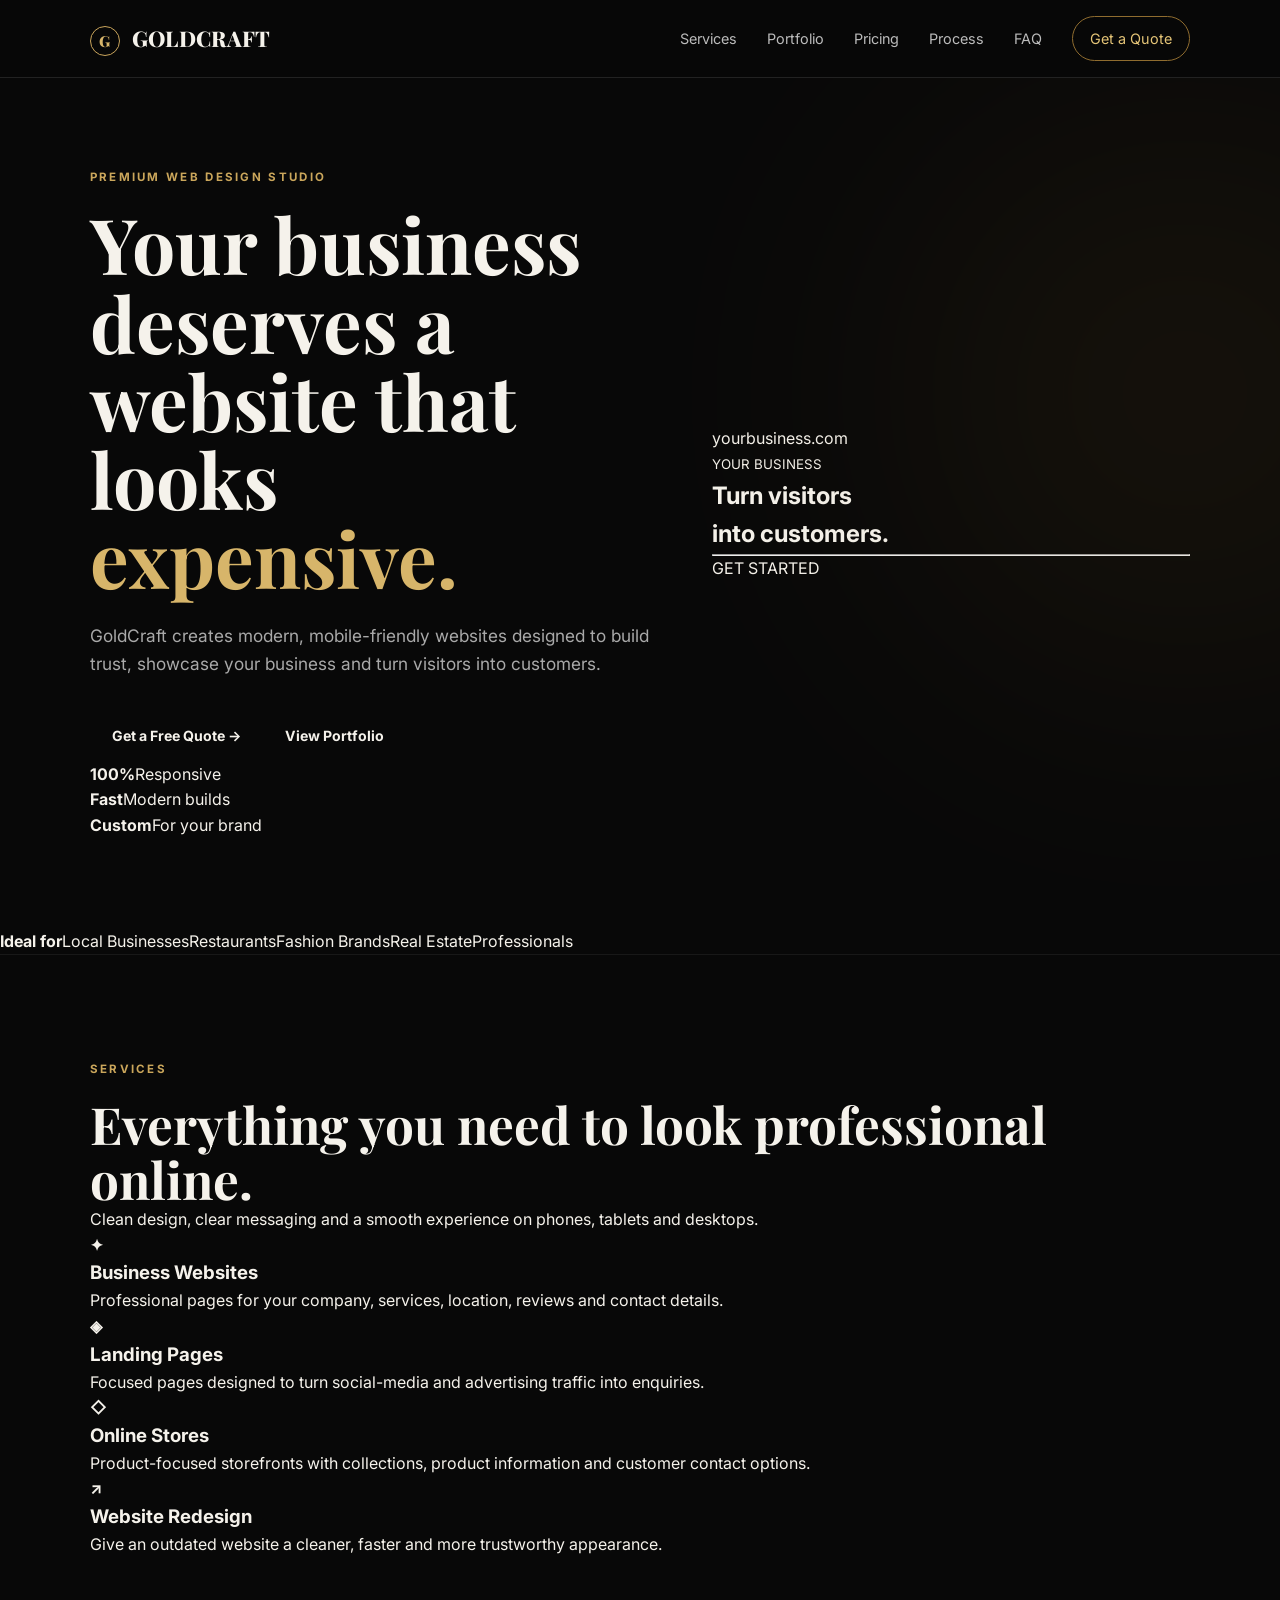
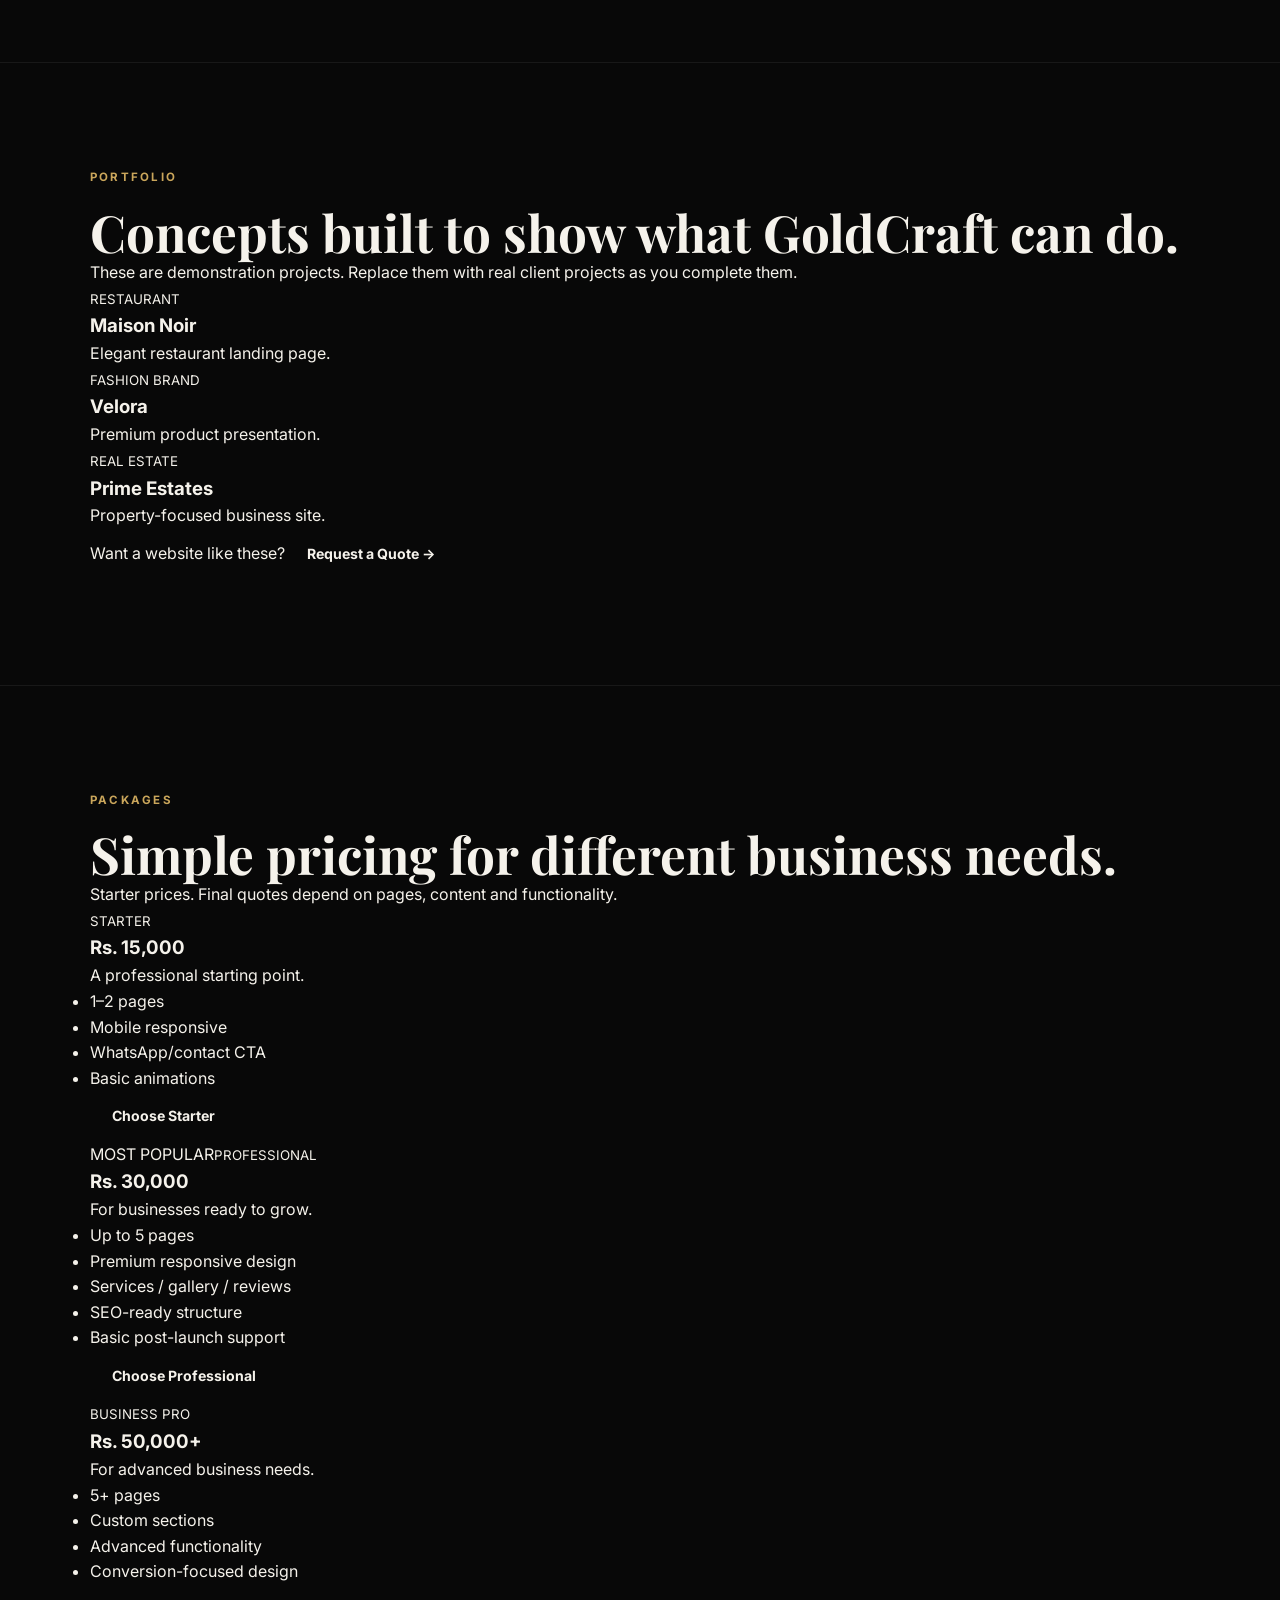
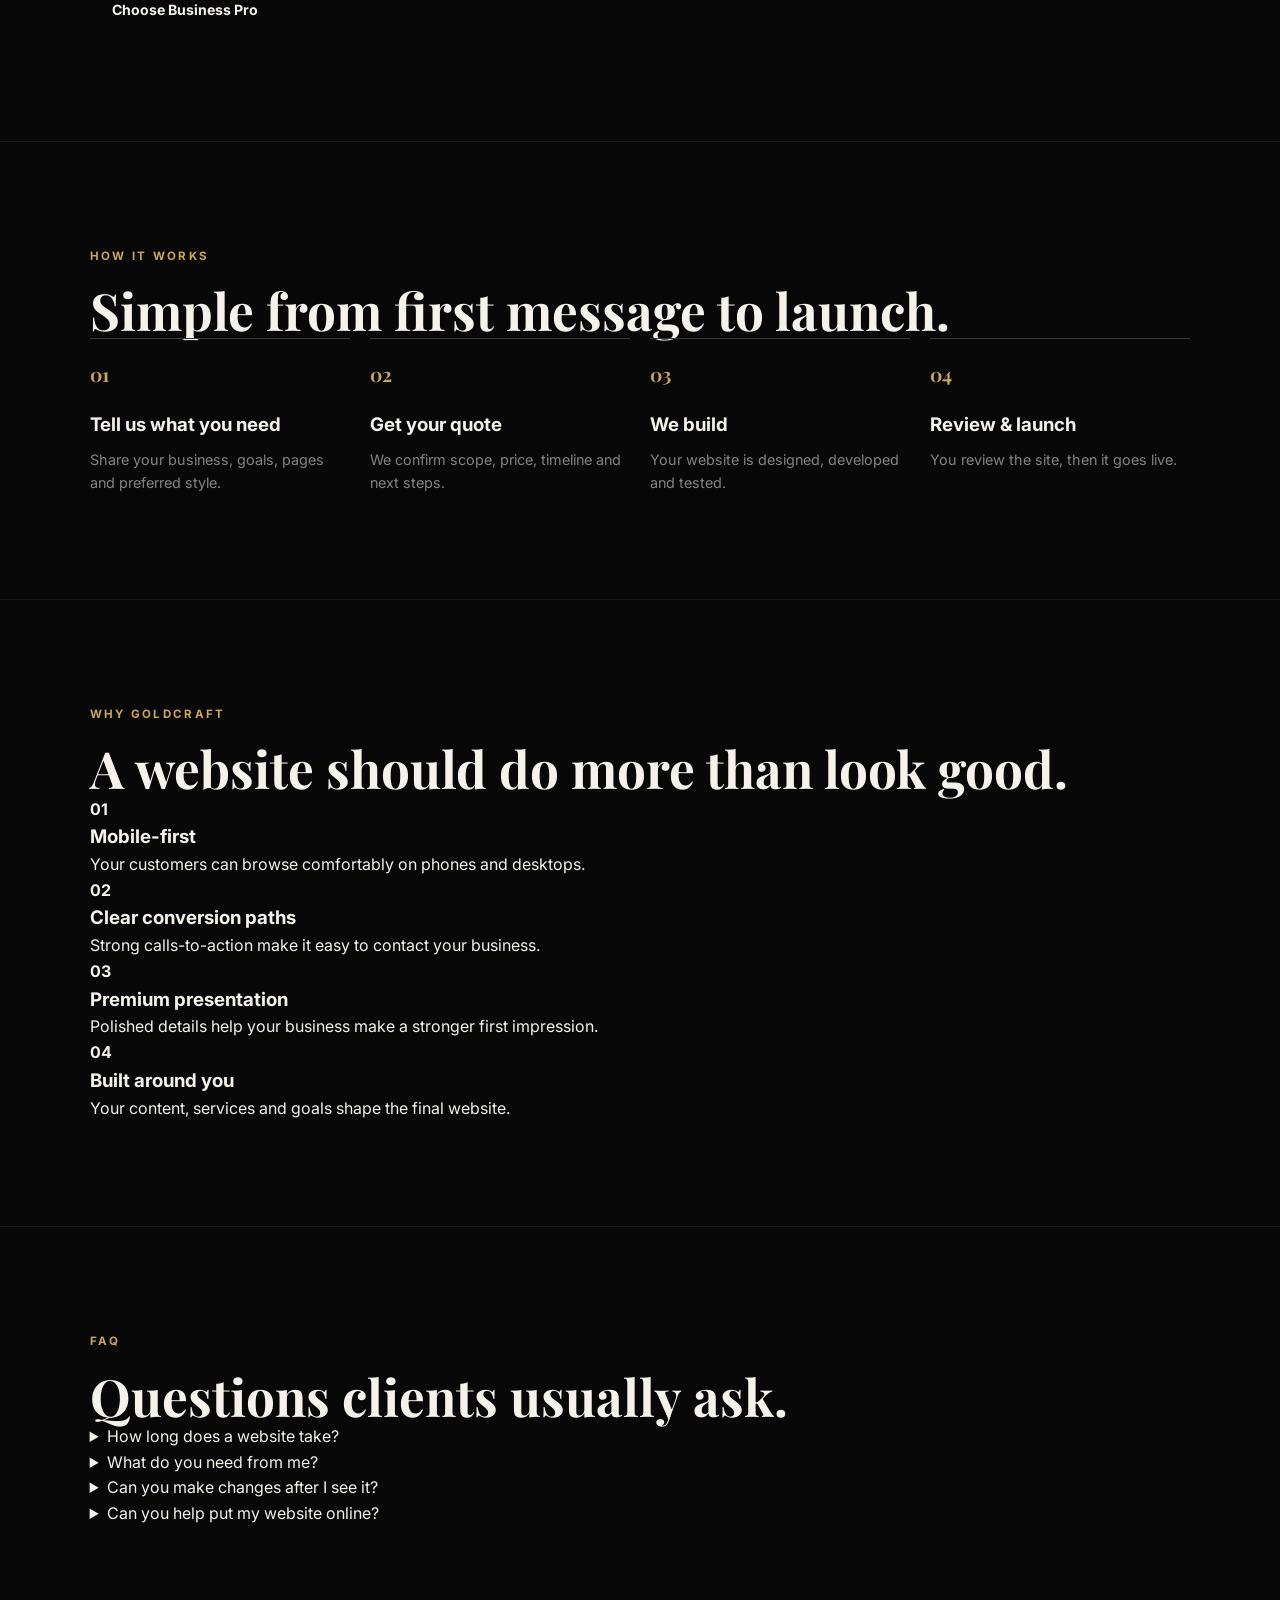
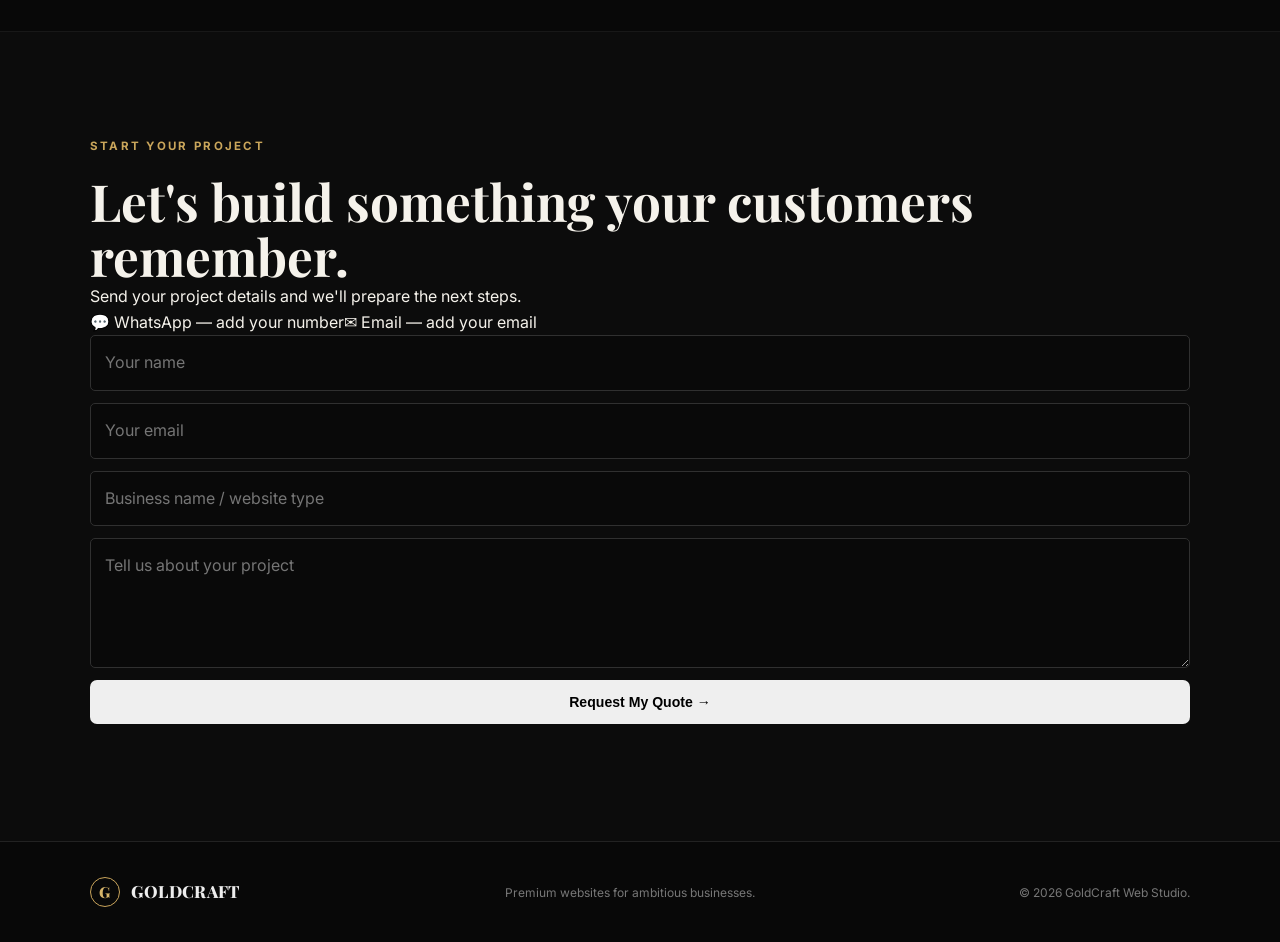
==== commit 737cc964: "Add files via upload" ====
--- a/index.html
+++ b/index.html
@@ -1,1879 +1,56 @@
-<!DOCTYPE html>
+<!doctype html>
 <html lang="en">
 <head>
-<meta charset="UTF-8">
-<meta name="viewport" content="width=device-width, initial-scale=1.0">
+<meta charset="utf-8"><meta name="viewport" content="width=device-width,initial-scale=1">
+<meta name="description" content="GoldCraft creates premium, fast and mobile-friendly websites for businesses and brands.">
+<title>GoldCraft Web Studio | Premium Websites</title>
+<link rel="preconnect" href="https://fonts.googleapis.com"><link rel="preconnect" href="https://fonts.gstatic.com" crossorigin>
+<link href="https://fonts.googleapis.com/css2?family=Inter:wght@400;500;600;700;800&family=Playfair+Display:wght@600;700;800&display=swap" rel="stylesheet">
+<link rel="stylesheet" href="style.css">
+</head>
+<body>
+<header class="nav"><a class="brand" href="#home"><span>G</span> GOLDCRAFT</a><button class="menu-btn">☰</button>
+<nav><a href="#services">Services</a><a href="#work">Portfolio</a><a href="#pricing">Pricing</a><a href="#process">Process</a><a href="#faq">FAQ</a><a href="#contact" class="nav-cta">Get a Quote</a></nav></header>
+<main>
+<section id="home" class="hero"><div class="hero-glow"></div><div>
+<p class="eyebrow">PREMIUM WEB DESIGN STUDIO</p><h1>Your business deserves a website that looks <em>expensive.</em></h1>
+<p class="hero-copy">GoldCraft creates modern, mobile-friendly websites designed to build trust, showcase your business and turn visitors into customers.</p>
+<div class="actions"><a href="#contact" class="btn gold">Get a Free Quote →</a><a href="#work" class="btn outline">View Portfolio</a></div>
+<div class="trust"><div><b>100%</b><span>Responsive</span></div><div><b>Fast</b><span>Modern builds</span></div><div><b>Custom</b><span>For your brand</span></div></div></div>
+<div class="browser"><div class="browserbar"><i></i><i></i><i></i><span>yourbusiness.com</span></div><div class="mock"><small>YOUR BUSINESS</small><h2>Turn visitors<br>into customers.</h2><hr><label>GET STARTED</label></div></div></section>
 
-<meta name="description" content="GoldCraft Web Studio creates premium, modern and mobile-friendly websites for businesses, brands and professionals.">
-<meta name="keywords" content="web design Pakistan, website development Pakistan, business website, website designer, GoldCraft Web Studio">
-<meta name="author" content="GoldCraft Web Studio">
+<section class="proof"><b>Ideal for</b><span>Local Businesses</span><span>Restaurants</span><span>Fashion Brands</span><span>Real Estate</span><span>Professionals</span></section>
 
-<title>GoldCraft Web Studio | Premium Websites</title>
+<section id="services" class="section"><div class="head"><p class="eyebrow">SERVICES</p><h2>Everything you need to look professional online.</h2><p>Clean design, clear messaging and a smooth experience on phones, tablets and desktops.</p></div>
+<div class="grid4"><article><strong>✦</strong><h3>Business Websites</h3><p>Professional pages for your company, services, location, reviews and contact details.</p></article>
+<article><strong>◈</strong><h3>Landing Pages</h3><p>Focused pages designed to turn social-media and advertising traffic into enquiries.</p></article>
+<article><strong>◇</strong><h3>Online Stores</h3><p>Product-focused storefronts with collections, product information and customer contact options.</p></article>
+<article><strong>↗</strong><h3>Website Redesign</h3><p>Give an outdated website a cleaner, faster and more trustworthy appearance.</p></article></div></section>
 
-<link rel="preconnect" href="https://fonts.googleapis.com">
-<link rel="preconnect" href="https://fonts.gstatic.com" crossorigin>
+<section id="work" class="section"><div class="head"><p class="eyebrow">PORTFOLIO</p><h2>Concepts built to show what GoldCraft can do.</h2><p>These are demonstration projects. Replace them with real client projects as you complete them.</p></div>
+<div class="projects"><article class="p p1"><small>RESTAURANT</small><h3>Maison Noir</h3><p>Elegant restaurant landing page.</p></article><article class="p p2"><small>FASHION BRAND</small><h3>Velora</h3><p>Premium product presentation.</p></article><article class="p p3"><small>REAL ESTATE</small><h3>Prime Estates</h3><p>Property-focused business site.</p></article></div>
+<div class="portfolio-cta"><span>Want a website like these?</span><a href="#contact" class="btn gold">Request a Quote →</a></div></section>
 
-<link href="https://fonts.googleapis.com/css2?family=Inter:wght@400;500;600;700&family=Playfair+Display:wght@600;700;800&display=swap" rel="stylesheet">
+<section id="pricing" class="section"><div class="head"><p class="eyebrow">PACKAGES</p><h2>Simple pricing for different business needs.</h2><p>Starter prices. Final quotes depend on pages, content and functionality.</p></div>
+<div class="pricing"><article><small>STARTER</small><h3>Rs. 15,000</h3><p>A professional starting point.</p><ul><li>1–2 pages</li><li>Mobile responsive</li><li>WhatsApp/contact CTA</li><li>Basic animations</li></ul><a href="#contact" class="btn outline">Choose Starter</a></article>
+<article class="featured"><label>MOST POPULAR</label><small>PROFESSIONAL</small><h3>Rs. 30,000</h3><p>For businesses ready to grow.</p><ul><li>Up to 5 pages</li><li>Premium responsive design</li><li>Services / gallery / reviews</li><li>SEO-ready structure</li><li>Basic post-launch support</li></ul><a href="#contact" class="btn gold">Choose Professional</a></article>
+<article><small>BUSINESS PRO</small><h3>Rs. 50,000+</h3><p>For advanced business needs.</p><ul><li>5+ pages</li><li>Custom sections</li><li>Advanced functionality</li><li>Conversion-focused design</li></ul><a href="#contact" class="btn outline">Choose Business Pro</a></article></div></section>
 
-<style>
+<section id="process" class="section"><div class="head"><p class="eyebrow">HOW IT WORKS</p><h2>Simple from first message to launch.</h2></div>
+<div class="steps"><div><b>01</b><h3>Tell us what you need</h3><p>Share your business, goals, pages and preferred style.</p></div><div><b>02</b><h3>Get your quote</h3><p>We confirm scope, price, timeline and next steps.</p></div><div><b>03</b><h3>We build</h3><p>Your website is designed, developed and tested.</p></div><div><b>04</b><h3>Review & launch</h3><p>You review the site, then it goes live.</p></div></div></section>
 
-:root {
-    --bg: #0b0b0b;
-    --bg2: #111111;
-    --card: #151515;
-    --gold: #d4af60;
-    --gold2: #e4c477;
-    --text: #f5f5f5;
-    --muted: #a8a8a8;
-    --line: #2d2d2d;
-    --green: #25d366;
-    --red: #ff7777;
-    --max: 1180px;
-}
+<section class="section"><div class="head"><p class="eyebrow">WHY GOLDCRAFT</p><h2>A website should do more than look good.</h2></div>
+<div class="why"><article><b>01</b><h3>Mobile-first</h3><p>Your customers can browse comfortably on phones and desktops.</p></article><article><b>02</b><h3>Clear conversion paths</h3><p>Strong calls-to-action make it easy to contact your business.</p></article><article><b>03</b><h3>Premium presentation</h3><p>Polished details help your business make a stronger first impression.</p></article><article><b>04</b><h3>Built around you</h3><p>Your content, services and goals shape the final website.</p></article></div></section>
 
-* {
-    box-sizing: border-box;
-    margin: 0;
-    padding: 0;
-}
+<section id="faq" class="section"><div class="head"><p class="eyebrow">FAQ</p><h2>Questions clients usually ask.</h2></div>
+<details><summary>How long does a website take?</summary><p>Simple websites can often be completed within a few days after receiving the required content. Larger projects take longer.</p></details>
+<details><summary>What do you need from me?</summary><p>Usually your logo, business name, services, prices, photos, contact details, social links and text.</p></details>
+<details><summary>Can you make changes after I see it?</summary><p>Yes. Revisions are agreed as part of the project scope before development begins.</p></details>
+<details><summary>Can you help put my website online?</summary><p>Yes. GoldCraft can guide you through hosting, domain connection and launch.</p></details></section>
 
-html {
-    scroll-behavior: smooth;
-}
-
-body {
-    font-family: Inter, Arial, sans-serif;
-    background: var(--bg);
-    color: var(--text);
-    line-height: 1.6;
-}
-
-a {
-    color: inherit;
-    text-decoration: none;
-}
-
-button,
-input,
-textarea {
-    font: inherit;
-}
-
-button {
-    cursor: pointer;
-}
-
-/* ================= NAVIGATION ================= */
-
-.nav {
-    position: sticky;
-    top: 0;
-    z-index: 1000;
-
-    min-height: 78px;
-
-    display: flex;
-    align-items: center;
-    justify-content: space-between;
-
-    padding: 0 7%;
-
-    background: rgba(11, 11, 11, 0.94);
-    border-bottom: 1px solid rgba(255, 255, 255, 0.07);
-
-    backdrop-filter: blur(12px);
-}
-
-.brand {
-    font-size: 23px;
-    font-weight: 700;
-}
-
-.brand span {
-    color: var(--gold);
-}
-
-nav {
-    display: flex;
-    align-items: center;
-    gap: 28px;
-}
-
-nav a {
-    font-size: 14px;
-    color: #ddd;
-    transition: 0.2s;
-}
-
-nav a:hover {
-    color: var(--gold2);
-}
-
-.nav-cta {
-    padding: 10px 17px;
-    border: 1px solid var(--gold);
-    border-radius: 7px;
-    color: var(--gold2) !important;
-}
-
-.menu-btn {
-    display: none;
-    border: 0;
-    background: none;
-    color: white;
-    font-size: 27px;
-}
-
-/* ================= HERO ================= */
-
-.hero {
-    max-width: var(--max);
-    min-height: 650px;
-    margin: auto;
-
-    padding: 100px 7% 90px;
-
-    display: grid;
-    grid-template-columns: 1.05fr 0.95fr;
-    align-items: center;
-    gap: 65px;
-
-    position: relative;
-}
-
-.hero-glow {
-    position: absolute;
-
-    width: 420px;
-    height: 420px;
-
-    left: -150px;
-    top: 80px;
-
-    background: rgba(212, 175, 96, 0.07);
-
-    filter: blur(90px);
-
-    pointer-events: none;
-}
-
-.eyebrow {
-    color: var(--gold2);
-    font-size: 12px;
-    font-weight: 700;
-    letter-spacing: 2px;
-    margin-bottom: 16px;
-}
-
-h1,
-h2,
-h3 {
-    font-family: "Playfair Display", Georgia, serif;
-    line-height: 1.12;
-}
-
-h1 {
-    font-size: clamp(46px, 6vw, 76px);
-    max-width: 760px;
-}
-
-h1 em {
-    color: var(--gold2);
-    font-style: normal;
-}
-
-.hero-copy {
-    max-width: 650px;
-    color: var(--muted);
-    margin: 24px 0 30px;
-    font-size: 17px;
-}
-
-.hero-actions {
-    display: flex;
-    gap: 13px;
-    flex-wrap: wrap;
-}
-
-.btn {
-    display: inline-flex;
-    align-items: center;
-    justify-content: center;
-
-    min-height: 48px;
-
-    padding: 12px 21px;
-
-    border-radius: 7px;
-    border: 1px solid transparent;
-
-    font-weight: 700;
-    font-size: 14px;
-
-    transition: 0.2s;
-}
-
-.btn-gold {
-    background: var(--gold);
-    color: #090909;
-}
-
-.btn-gold:hover {
-    background: var(--gold2);
-    transform: translateY(-1px);
-}
-
-.btn-outline {
-    border-color: #555;
-    color: #fff;
-    background: transparent;
-}
-
-.btn-outline:hover {
-    border-color: var(--gold);
-    color: var(--gold2);
-}
-
-.trust-row {
-    display: flex;
-    gap: 42px;
-    margin-top: 42px;
-}
-
-.trust-row div {
-    display: flex;
-    flex-direction: column;
-}
-
-.trust-row strong {
-    font-size: 22px;
-}
-
-.trust-row span {
-    font-size: 12px;
-    color: var(--muted);
-}
-
-/* ================= HERO CARD ================= */
-
-.hero-card {
-    border: 1px solid #343434;
-    background: #0f0f0f;
-    border-radius: 13px;
-    overflow: hidden;
-
-    box-shadow: 0 30px 70px rgba(0, 0, 0, 0.35);
-}
-
-.browser-top {
-    height: 48px;
-
-    display: flex;
-    align-items: center;
-    gap: 7px;
-
-    padding: 0 17px;
-
-    border-bottom: 1px solid #282828;
-}
-
-.browser-top i {
-    width: 9px;
-    height: 9px;
-    border-radius: 50%;
-    background: #555;
-}
-
-.browser-top span {
-    margin-left: auto;
-    color: #777;
-    font-size: 11px;
-}
-
-.mockup {
-    min-height: 390px;
-    padding: 55px 42px;
-
-    background:
-        radial-gradient(
-            circle at 80% 20%,
-            rgba(212, 175, 96, 0.18),
-            transparent 35%
-        ),
-        linear-gradient(145deg, #171717, #0c0c0c);
-}
-
-.mock-label {
-    font-size: 11px;
-    letter-spacing: 2px;
-    color: var(--gold2);
-}
-
-.mock-title {
-    font-family: "Playfair Display", Georgia, serif;
-    font-size: 42px;
-    line-height: 1.05;
-    margin: 20px 0;
-}
-
-.mock-line {
-    height: 1px;
-    background: #333;
-    margin: 26px 0;
-    width: 80%;
-}
-
-.mock-btn {
-    display: inline-block;
-
-    border: 1px solid var(--gold);
-    color: var(--gold2);
-
-    padding: 10px 15px;
-
-    font-size: 11px;
-    letter-spacing: 1px;
-}
-
-/* ================= GENERAL SECTIONS ================= */
-
-.section {
-    max-width: var(--max);
-    margin: auto;
-    padding: 90px 7%;
-}
-
-.section-head {
-    max-width: 760px;
-    margin-bottom: 45px;
-}
-
-.section-head h2 {
-    font-size: clamp(35px, 4vw, 54px);
-}
-
-.section-head > p:last-child {
-    color: var(--muted);
-    margin-top: 14px;
-}
-
-/* ================= SERVICES ================= */
-
-.services-grid {
-    display: grid;
-    grid-template-columns: repeat(4, 1fr);
-    gap: 16px;
-}
-
-.service {
-    background: var(--card);
-    border: 1px solid var(--line);
-    border-radius: 10px;
-    padding: 27px 22px;
-}
-
-.icon {
-    font-size: 25px;
-    color: var(--gold);
-    margin-bottom: 20px;
-}
-
-.service h3 {
-    font-size: 22px;
-    margin-bottom: 11px;
-}
-
-.service p {
-    color: var(--muted);
-    font-size: 14px;
-}
-
-/* ================= PORTFOLIO ================= */
-
-.portfolio {
-    max-width: none;
-    background: #0f0f0f;
-}
-
-.portfolio > .section-head,
-.portfolio > .portfolio-grid,
-.portfolio > .demo-note {
-    max-width: var(--max);
-    margin-left: auto;
-    margin-right: auto;
-}
-
-.portfolio-grid {
-    display: grid;
-    grid-template-columns: repeat(3, 1fr);
-    gap: 17px;
-}
-
-.project {
-    min-height: 320px;
-
-    border: 1px solid #333;
-    border-radius: 11px;
-
-    padding: 28px;
-
-    display: flex;
-    align-items: flex-end;
-
-    overflow: hidden;
-
-    position: relative;
-}
-
-.project::before {
-    content: "";
-
-    position: absolute;
-    inset: 0;
-
-    background: linear-gradient(135deg, #27221a, #111);
-
-    opacity: 0.9;
-}
-
-.project-two::before {
-    background: linear-gradient(135deg, #201b23, #111);
-}
-
-.project-three::before {
-    background: linear-gradient(135deg, #1b2226, #111);
-}
-
-.project > div {
-    position: relative;
-    z-index: 1;
-}
-
-.project span {
-    font-size: 10px;
-    letter-spacing: 1.5px;
-    color: var(--gold2);
-}
-
-.project h3 {
-    font-size: 34px;
-    margin: 8px 0 14px;
-}
-
-.project a {
-    font-size: 13px;
-    color: #ddd;
-}
-
-.project a:hover {
-    color: var(--gold2);
-}
-
-.demo-note,
-.price-note {
-    color: #777;
-    font-size: 12px;
-    margin-top: 18px;
-}
-
-/* ================= PRICING ================= */
-
-.pricing-grid {
-    display: grid;
-    grid-template-columns: repeat(3, 1fr);
-    gap: 17px;
-}
-
-.price-card {
-    position: relative;
-
-    border: 1px solid var(--line);
-    background: var(--card);
-
-    border-radius: 11px;
-
-    padding: 30px 25px;
-}
-
-.price-card.featured {
-    border-color: var(--gold);
-}
-
-.popular {
-    position: absolute;
-
-    top: -12px;
-    right: 18px;
-
-    background: var(--gold);
-    color: #111;
-
-    font-size: 10px;
-    font-weight: 800;
-
-    padding: 5px 9px;
-
-    border-radius: 5px;
-}
-
-.plan {
-    color: var(--gold2);
-    font-size: 12px;
-    font-weight: 700;
-    letter-spacing: 1.5px;
-}
-
-.price-card h3 {
-    font-size: 37px;
-    margin: 13px 0;
-}
-
-.muted {
-    color: var(--muted);
-    font-size: 14px;
-}
-
-.price-card ul {
-    list-style: none;
-    margin: 23px 0;
-}
-
-.price-card li {
-    font-size: 14px;
-    color: #ddd;
-
-    padding: 7px 0;
-
-    border-bottom: 1px solid #222;
-}
-
-.price-card li::before {
-    content: "✓";
-    color: var(--gold);
-    margin-right: 9px;
-}
-
-.price-card .btn {
-    width: 100%;
-    margin-top: 5px;
-}
-
-/* ================= PROCESS ================= */
-
-.process {
-    background: #0f0f0f;
-    max-width: none;
-}
-
-.process > .section-head,
-.steps {
-    max-width: var(--max);
-    margin-left: auto;
-    margin-right: auto;
-}
-
-.steps {
-    display: grid;
-    grid-template-columns: repeat(4, 1fr);
-    gap: 18px;
-}
-
-.steps > div {
-    border-top: 1px solid #333;
-    padding-top: 20px;
-}
-
-.steps b {
-    color: var(--gold);
-    font-size: 13px;
-}
-
-.steps h3 {
-    font-size: 23px;
-    margin: 9px 0;
-}
-
-.steps p {
-    color: var(--muted);
-    font-size: 14px;
-}
-
-/* ================= CONTACT ================= */
-
-.contact {
-    padding-top: 100px;
-    padding-bottom: 100px;
-}
-
-.contact-box {
-    display: grid;
-    grid-template-columns: 1fr 1fr;
-    gap: 55px;
-
-    background: var(--card);
-
-    border: 1px solid var(--line);
-    border-radius: 14px;
-
-    padding: 45px;
-}
-
-.contact h2 {
-    font-size: clamp(37px, 4vw, 54px);
-    margin-bottom: 15px;
-}
-
-.contact p {
-    color: var(--muted);
-}
-
-/* Direct contact buttons */
-
-.direct-contact {
-    display: flex;
-    flex-direction: column;
-    gap: 12px;
-    margin-top: 28px;
-}
-
-.direct-btn {
-    display: flex;
-    align-items: center;
-    gap: 13px;
-
-    padding: 14px;
-
-    border: 1px solid #333;
-    border-radius: 8px;
-
-    background: #101010;
-}
-
-.direct-btn:hover {
-    border-color: #555;
-}
-
-.direct-btn span {
-    font-size: 21px;
-}
-
-.direct-btn strong {
-    display: block;
-    font-size: 13px;
-}
-
-.direct-btn small {
-    color: #888;
-}
-
-.whatsapp-btn:hover {
-    border-color: var(--green);
-}
-
-.email-btn:hover {
-    border-color: var(--gold);
-}
-
-/* Contact form */
-
-#contactForm {
-    display: flex;
-    flex-direction: column;
-    gap: 12px;
-}
-
-#contactForm input:not([type="checkbox"]),
-#contactForm textarea {
-    width: 100%;
-
-    background: #0b0b0b;
-    color: #fff;
-
-    border: 1px solid #333;
-    border-radius: 7px;
-
-    padding: 15px;
-
-    outline: none;
-
-    transition: 0.2s;
-}
-
-#contactForm input:not([type="checkbox"]):focus,
-#contactForm textarea:focus {
-    border-color: var(--gold);
-
-    box-shadow:
-        0 0 0 2px rgba(212, 175, 96, 0.08);
-}
-
-#contactForm textarea {
-    min-height: 130px;
-    resize: vertical;
-}
-
-#contactForm button {
-    width: 100%;
-    border: 0;
-}
-
-#formMsg {
-    display: block;
-
-    min-height: 22px;
-
-    margin-top: 2px;
-
-    font-size: 13px;
-    line-height: 1.5;
-}
-
-.form-success {
-    color: var(--green) !important;
-}
-
-.form-error {
-    color: var(--red) !important;
-}
-
-.form-sending {
-    color: var(--gold2) !important;
-}
-
-button:disabled {
-    opacity: 0.65;
-    cursor: not-allowed;
-}
-
-/* ================= FLOATING CONTACT ================= */
-
-.floating-contact {
-    position: fixed;
-
-    right: 18px;
-    bottom: 18px;
-
-    z-index: 999;
-
-    display: flex;
-    gap: 8px;
-}
-
-.floating-contact a {
-    display: flex;
-    align-items: center;
-    gap: 7px;
-
-    padding: 11px 14px;
-
-    border-radius: 30px;
-
-    font-size: 12px;
-    font-weight: 700;
-
-    box-shadow: 0 8px 30px rgba(0, 0, 0, 0.35);
-}
-
-.floating-whatsapp {
-    background: var(--green);
-    color: #07130a;
-}
-
-.floating-email {
-    background: #222;
-    color: #fff;
-    border: 1px solid #444;
-}
-
-/* ================= FOOTER ================= */
-
-footer {
-    border-top: 1px solid #222;
-
-    padding: 32px 7%;
-
-    display: flex;
-    align-items: center;
-    justify-content: space-between;
-
-    gap: 20px;
-
-    flex-wrap: wrap;
-}
-
-footer p {
-    color: #777;
-    font-size: 12px;
-}
-
-/* ================= TABLET ================= */
-
-@media (max-width: 900px) {
-
-    .menu-btn {
-        display: block;
-    }
-
-    nav {
-        display: none;
-    }
-
-    .hero {
-        grid-template-columns: 1fr;
-        padding-top: 75px;
-    }
-
-    .services-grid {
-        grid-template-columns: repeat(2, 1fr);
-    }
-
-    .portfolio-grid,
-    .pricing-grid {
-        grid-template-columns: 1fr;
-    }
-
-    .steps {
-        grid-template-columns: repeat(2, 1fr);
-    }
-
-    .contact-box {
-        grid-template-columns: 1fr;
-        padding: 30px;
-    }
-}
-
-/* ================= MOBILE ================= */
-
-@media (max-width: 600px) {
-
-    .nav {
-        padding: 0 5%;
-    }
-
-    .hero,
-    .section {
-        padding-left: 5%;
-        padding-right: 5%;
-    }
-
-    .hero {
-        padding-top: 60px;
-    }
-
-    h1 {
-        font-size: 45px;
-    }
-
-    .hero-copy {
-        font-size: 15px;
-    }
-
-    .trust-row {
-        gap: 20px;
-    }
-
-    .mockup {
-        padding: 40px 25px;
-        min-height: 300px;
-    }
-
-    .mock-title {
-        font-size: 34px;
-    }
-
-    .services-grid,
-    .steps {
-        grid-template-columns: 1fr;
-    }
-
-    .contact-box {
-        padding: 24px;
-    }
-
-    .floating-contact {
-        right: 10px;
-        bottom: 10px;
-    }
-
-    .floating-contact a {
-        padding: 10px 12px;
-    }
-
-    .floating-contact strong {
-        display: none;
-    }
-
-    footer {
-        padding: 28px 5%;
-    }
-}
-
-</style>
-</head>
-
-<body>
-
-<!-- ================= NAVIGATION ================= -->
-
-<header class="nav">
-
-    <a class="brand" href="#home">
-        <span>G</span> GoldCraft
-    </a>
-
-    <button
-        class="menu-btn"
-        aria-label="Open menu"
-        aria-expanded="false">
-        ☰
-    </button>
-
-    <nav>
-        <a href="#home">Home</a>
-        <a href="#services">Services</a>
-        <a href="#work">Portfolio</a>
-        <a href="#pricing">Pricing</a>
-        <a href="#contact" class="nav-cta">Get Started</a>
-    </nav>
-
-</header>
-
-
-<main>
-
-<!-- ================= HERO ================= -->
-
-<section id="home" class="hero">
-
-    <div class="hero-glow"></div>
-
-    <div class="hero-content">
-
-        <p class="eyebrow">
-            PREMIUM WEB DESIGN STUDIO
-        </p>
-
-        <h1>
-            Websites that make your business look
-            <em>premium.</em>
-        </h1>
-
-        <p class="hero-copy">
-            We create fast, modern and mobile-friendly websites
-            that help businesses build trust, attract customers
-            and grow online.
-        </p>
-
-        <div class="hero-actions">
-
-            <a href="#work" class="btn btn-gold">
-                View Our Work
-            </a>
-
-            <a href="#contact" class="btn btn-outline">
-                Start a Project →
-            </a>
-
-        </div>
-
-        <div class="trust-row">
-
-            <div>
-                <strong>100%</strong>
-                <span>Responsive</span>
-            </div>
-
-            <div>
-                <strong>Fast</strong>
-                <span>Performance</span>
-            </div>
-
-            <div>
-                <strong>24/7</strong>
-                <span>Online Presence</span>
-            </div>
-
-        </div>
-
-    </div>
-
-
-    <div class="hero-card">
-
-        <div class="browser-top">
-            <i></i>
-            <i></i>
-            <i></i>
-            <span>yourbusiness.com</span>
-        </div>
-
-        <div class="mockup">
-
-            <div class="mock-label">
-                YOUR BUSINESS
-            </div>
-
-            <div class="mock-title">
-                Turn visitors<br>
-                into customers.
-            </div>
-
-            <div class="mock-line"></div>
-
-            <div class="mock-btn">
-                GET STARTED
-            </div>
-
-        </div>
-
-    </div>
-
-</section>
-
-
-<!-- ================= SERVICES ================= -->
-
-<section id="services" class="section">
-
-    <div class="section-head">
-
-        <p class="eyebrow">
-            WHAT WE DO
-        </p>
-
-        <h2>
-            Everything your business needs online.
-        </h2>
-
-        <p>
-            Professional design, clear messaging and a smooth
-            experience on every screen.
-        </p>
-
-    </div>
-
-
-    <div class="services-grid">
-
-        <article class="service">
-
-            <div class="icon">✦</div>
-
-            <h3>
-                Business Websites
-            </h3>
-
-            <p>
-                Professional websites that present your company,
-                services and contact information clearly.
-            </p>
-
-        </article>
-
-
-        <article class="service">
-
-            <div class="icon">◈</div>
-
-            <h3>
-                Landing Pages
-            </h3>
-
-            <p>
-                Focused pages built to turn advertising and
-                social-media traffic into leads.
-            </p>
-
-        </article>
-
-
-        <article class="service">
-
-            <div class="icon">◇</div>
-
-            <h3>
-                E-commerce
-            </h3>
-
-            <p>
-                Clean online stores for products, collections,
-                checkout and customer enquiries.
-            </p>
-
-        </article>
-
-
-        <article class="service">
-
-            <div class="icon">↗</div>
-
-            <h3>
-                Redesigns
-            </h3>
-
-            <p>
-                Transform an outdated website into a modern,
-                mobile-first experience.
-            </p>
-
-        </article>
-
-    </div>
-
-</section>
-
-
-<!-- ================= PORTFOLIO ================= -->
-
-<section id="work" class="section portfolio">
-
-    <div class="section-head">
-
-        <p class="eyebrow">
-            SELECTED WORK
-        </p>
-
-        <h2>
-            Built to impress. Designed to convert.
-        </h2>
-
-    </div>
-
-
-    <div class="portfolio-grid">
-
-        <article class="project project-one">
-
-            <div>
-
-                <span>
-                    RESTAURANT
-                </span>
-
-                <h3>
-                    Maison Noir
-                </h3>
-
-                <a href="#contact">
-                    Build something like this →
-                </a>
-
-            </div>
-
-        </article>
-
-
-        <article class="project project-two">
-
-            <div>
-
-                <span>
-                    FASHION BRAND
-                </span>
-
-                <h3>
-                    Velora
-                </h3>
-
-                <a href="#contact">
-                    Build something like this →
-                </a>
-
-            </div>
-
-        </article>
-
-
-        <article class="project project-three">
-
-            <div>
-
-                <span>
-                    REAL ESTATE
-                </span>
-
-                <h3>
-                    Prime Estates
-                </h3>
-
-                <a href="#contact">
-                    Build something like this →
-                </a>
-
-            </div>
-
-        </article>
-
-    </div>
-
-
-    <p class="demo-note">
-        *Portfolio examples shown above are concept projects for demonstration.
-    </p>
-
-</section>
-
-
-<!-- ================= PRICING ================= -->
-
-<section id="pricing" class="section pricing-section">
-
-    <div class="section-head">
-
-        <p class="eyebrow">
-            SIMPLE PACKAGES
-        </p>
-
-        <h2>
-            Choose the right starting point.
-        </h2>
-
-    </div>
-
-
-    <div class="pricing-grid">
-
-
-        <article class="price-card">
-
-            <p class="plan">
-                STARTER
-            </p>
-
-            <h3>
-                Rs. 15,000
-            </h3>
-
-            <p class="muted">
-                For individuals and small businesses.
-            </p>
-
-            <ul>
-                <li>1–2 pages</li>
-                <li>Mobile responsive</li>
-                <li>Contact / WhatsApp button</li>
-                <li>Basic animations</li>
-            </ul>
-
-            <a
-                href="#contact"
-                class="btn btn-outline package-btn"
-                data-package="Starter">
-
-                Choose Starter
-
-            </a>
-
-        </article>
-
-
-        <article class="price-card featured">
-
-            <div class="popular">
-                MOST POPULAR
-            </div>
-
-            <p class="plan">
-                PROFESSIONAL
-            </p>
-
-            <h3>
-                Rs. 30,000
-            </h3>
-
-            <p class="muted">
-                For businesses ready to grow online.
-            </p>
-
-            <ul>
-                <li>Up to 5 pages</li>
-                <li>Premium responsive design</li>
-                <li>Gallery / services / reviews</li>
-                <li>SEO-ready structure</li>
-                <li>Basic support</li>
-            </ul>
-
-            <a
-                href="#contact"
-                class="btn btn-gold package-btn"
-                data-package="Professional">
-
-                Choose Professional
-
-            </a>
-
-        </article>
-
-
-        <article class="price-card">
-
-            <p class="plan">
-                BUSINESS PRO
-            </p>
-
-            <h3>
-                Rs. 50,000+
-            </h3>
-
-            <p class="muted">
-                For larger brands and advanced needs.
-            </p>
-
-            <ul>
-                <li>5+ pages</li>
-                <li>Advanced sections</li>
-                <li>Custom functionality</li>
-                <li>Conversion-focused design</li>
-                <li>Priority support</li>
-            </ul>
-
-            <a
-                href="#contact"
-                class="btn btn-outline package-btn"
-                data-package="Business Pro">
-
-                Choose Business Pro
-
-            </a>
-
-        </article>
-
-    </div>
-
-
-    <p class="price-note">
-        Final pricing depends on pages, features and content requirements.
-    </p>
-
-</section>
-
-
-<!-- ================= PROCESS ================= -->
-
-<section class="process section">
-
-    <div class="section-head">
-
-        <p class="eyebrow">
-            OUR PROCESS
-        </p>
-
-        <h2>
-            From idea to live website.
-        </h2>
-
-    </div>
-
-
-    <div class="steps">
-
-        <div>
-            <b>01</b>
-            <h3>Discuss</h3>
-            <p>
-                We understand your business, audience and goals.
-            </p>
-        </div>
-
-        <div>
-            <b>02</b>
-            <h3>Design</h3>
-            <p>
-                We create a polished visual direction for your project.
-            </p>
-        </div>
-
-        <div>
-            <b>03</b>
-            <h3>Build</h3>
-            <p>
-                Your responsive website is developed and tested.
-            </p>
-        </div>
-
-        <div>
-            <b>04</b>
-            <h3>Launch</h3>
-            <p>
-                After approval, your website goes live.
-            </p>
-        </div>
-
-    </div>
-
-</section>
-
-
-<!-- ================= CONTACT ================= -->
-
-<section id="contact" class="contact section">
-
-    <div class="contact-box">
-
-
-        <div>
-
-            <p class="eyebrow">
-                LET'S WORK TOGETHER
-            </p>
-
-            <h2>
-                Ready to build your website?
-            </h2>
-
-            <p>
-                Tell us what you need and we'll help you
-                take the next step.
-            </p>
-
-
-            <div class="direct-contact">
-
-
-                <a
-                    href="https://wa.me/923260936969?text=Hi%20GoldCraft%20Web%20Studio%2C%20I%20am%20interested%20in%20your%20website%20services."
-                    class="direct-btn whatsapp-btn"
-                    target="_blank"
-                    rel="noopener noreferrer">
-
-                    <span>💬</span>
-
-                    <div>
-
-                        <strong>
-                            Chat on WhatsApp
-                        </strong>
-
-                        <small>
-                            +92 326 0936969
-                        </small>
-
-                    </div>
-
-                </a>
-
-
-                <a
-                    href="mailto:goldcraftweb@gmail.com?subject=Website%20Project%20Inquiry"
-                    class="direct-btn email-btn">
-
-                    <span>✉</span>
-
-                    <div>
-
-                        <strong>
-                            Email GoldCraft
-                        </strong>
-
-                        <small>
-                            goldcraftweb@gmail.com
-                        </small>
-
-                    </div>
-
-                </a>
-
-
-            </div>
-
-        </div>
-
-
-        <!-- ================= CUSTOMER FORM ================= -->
-
-        <form id="contactForm">
-
-            <!-- Web3Forms -->
-
-            <input
-                type="hidden"
-                name="access_key"
-                value="fa04cdf4-5720-4379-a336-a9973263aa65">
-
-            <input
-                type="hidden"
-                name="subject"
-                value="New GoldCraft Website Project Request">
-
-            <input
-                type="hidden"
-                name="from_name"
-                value="GoldCraft Web Studio">
-
-
-            <!-- Spam protection -->
-
-            <input
-                type="checkbox"
-                name="botcheck"
-                style="display:none">
-
-
-            <!-- Customer name -->
-
-            <input
-                type="text"
-                name="name"
-                placeholder="Your name"
-                autocomplete="name"
-                required>
-
-
-            <!-- Customer email -->
-
-            <input
-                type="email"
-                name="email"
-                placeholder="Your email"
-                autocomplete="email"
-                required>
-
-
-            <!-- Business -->
-
-            <input
-                type="text"
-                name="business"
-                placeholder="Business / website type"
-                required>
-
-
-            <!-- Project details -->
-
-            <textarea
-                name="message"
-                placeholder="Tell us about your project"
-                required></textarea>
-
-
-            <!-- Submit -->
-
-            <button
-                class="btn btn-gold"
-                type="submit">
-
-                Send Project Request →
-
-            </button>
-
-
-            <!-- Success / error message -->
-
-            <small id="formMsg"></small>
-
-        </form>
-
-    </div>
-
-</section>
-
+<section id="contact" class="section contact"><div class="contactbox"><div><p class="eyebrow">START YOUR PROJECT</p><h2>Let's build something your customers remember.</h2><p>Send your project details and we'll prepare the next steps.</p><div class="links"><a href="https://wa.me/" target="_blank">💬 WhatsApp — add your number</a><a href="mailto:YOUR_EMAIL@example.com">✉ Email — add your email</a></div></div>
+<form id="contactForm"><input name="name" placeholder="Your name" required><input name="email" type="email" placeholder="Your email" required><input name="business" placeholder="Business name / website type" required><textarea name="message" placeholder="Tell us about your project" required></textarea><button class="btn gold">Request My Quote →</button><small id="msg"></small></form></div></section>
 </main>
-
-
-<!-- ================= FLOATING CONTACT ================= -->
-
-<div class="floating-contact">
-
-
-    <a
-        href="https://wa.me/923260936969?text=Hi%20GoldCraft%20Web%20Studio%2C%20I%20want%20to%20discuss%20a%20website%20project."
-        class="floating-whatsapp"
-        target="_blank"
-        rel="noopener noreferrer"
-        aria-label="Chat with GoldCraft on WhatsApp">
-
-        <span>💬</span>
-
-        <strong>
-            WhatsApp
-        </strong>
-
-    </a>
-
-
-    <a
-        href="mailto:goldcraftweb@gmail.com?subject=Website%20Project%20Inquiry"
-        class="floating-email"
-        aria-label="Email GoldCraft">
-
-        <span>✉</span>
-
-        <strong>
-            Email
-        </strong>
-
-    </a>
-
-
-</div>
-
-
-<!-- ================= FOOTER ================= -->
-
-<footer>
-
-    <a class="brand" href="#home">
-        <span>G</span> GoldCraft
-    </a>
-
-    <p>
-        Premium websites for ambitious businesses.
-    </p>
-
-    <p>
-        © <span id="year"></span>
-        GoldCraft Web Studio.
-        All rights reserved.
-    </p>
-
-</footer>
-
-
-<!-- ================= JAVASCRIPT ================= -->
-
-<script>
-
-document.addEventListener("DOMContentLoaded", function () {
-
-
-    /* ================= YEAR ================= */
-
-    const yearElement = document.getElementById("year");
-
-    if (yearElement) {
-        yearElement.textContent = new Date().getFullYear();
-    }
-
-
-    /* ================= MOBILE MENU ================= */
-
-    const menuBtn = document.querySelector(".menu-btn");
-    const nav = document.querySelector("nav");
-
-    if (menuBtn && nav) {
-
-        menuBtn.addEventListener("click", function () {
-
-            const isOpen =
-                nav.classList.toggle("mobile-open");
-
-            menuBtn.setAttribute(
-                "aria-expanded",
-                isOpen ? "true" : "false"
-            );
-
-            if (isOpen) {
-
-                nav.style.display = "flex";
-                nav.style.position = "absolute";
-                nav.style.top = "78px";
-                nav.style.left = "0";
-                nav.style.right = "0";
-                nav.style.padding = "22px 7%";
-                nav.style.background = "#0b0b0b";
-                nav.style.flexDirection = "column";
-                nav.style.alignItems = "flex-start";
-                nav.style.gap = "18px";
-                nav.style.borderBottom = "1px solid #292929";
-
-            } else {
-
-                nav.style.display = "";
-                nav.removeAttribute("style");
-
-            }
-
-        });
-
-
-        document.querySelectorAll("nav a").forEach(function (link) {
-
-            link.addEventListener("click", function () {
-
-                if (window.innerWidth <= 900) {
-
-                    nav.classList.remove("mobile-open");
-
-                    nav.style.display = "";
-
-                    nav.removeAttribute("style");
-
-                    menuBtn.setAttribute(
-                        "aria-expanded",
-                        "false"
-                    );
-
-                }
-
-            });
-
-        });
-
-    }
-
-
-    /* ================= PACKAGE BUTTONS ================= */
-
-    document.querySelectorAll(".package-btn").forEach(function (button) {
-
-        button.addEventListener("click", function () {
-
-            const packageName =
-                button.getAttribute("data-package");
-
-            const message =
-                document.querySelector(
-                    'textarea[name="message"]'
-                );
-
-            if (message) {
-
-                message.value =
-                    "I am interested in the " +
-                    packageName +
-                    " package. Please tell me more about the package and the next steps.";
-
-            }
-
-        });
-
-    });
-
-
-    /* ================= WEB3FORMS ================= */
-
-    const contactForm =
-        document.getElementById("contactForm");
-
-    const formMsg =
-        document.getElementById("formMsg");
-
-
-    if (contactForm) {
-
-        contactForm.addEventListener(
-            "submit",
-            async function (event) {
-
-                event.preventDefault();
-
-
-                const submitButton =
-                    contactForm.querySelector(
-                        'button[type="submit"]'
-                    );
-
-
-                const originalText =
-                    submitButton.textContent;
-
-
-                submitButton.disabled = true;
-
-                submitButton.textContent =
-                    "Sending...";
-
-
-                formMsg.textContent =
-                    "Sending your project request...";
-
-                formMsg.className =
-                    "form-sending";
-
-
-                try {
-
-                    const formData =
-                        new FormData(contactForm);
-
-
-                    const response =
-                        await fetch(
-                            "https://api.web3forms.com/submit",
-                            {
-                                method: "POST",
-
-                                headers: {
-                                    "Accept":
-                                        "application/json"
-                                },
-
-                                body: formData
-                            }
-                        );
-
-
-                    const result =
-                        await response.json();
-
-
-                    console.log(
-                        "Web3Forms response:",
-                        result
-                    );
-
-
-                    if (
-                        response.ok &&
-                        result.success
-                    ) {
-
-                        formMsg.textContent =
-                            "✓ Your project request was sent successfully! We will contact you soon.";
-
-                        formMsg.className =
-                            "form-success";
-
-
-                        contactForm.reset();
-
-
-                    } else {
-
-                        formMsg.textContent =
-                            "✕ " +
-                            (
-                                result.message ||
-                                "Your request could not be sent. Please try again."
-                            );
-
-                        formMsg.className =
-                            "form-error";
-
-                    }
-
-
-                } catch (error) {
-
-                    console.error(
-                        "Form submission error:",
-                        error
-                    );
-
-
-                    formMsg.textContent =
-                        "✕ Connection error. Please try again or contact us on WhatsApp.";
-
-                    formMsg.className =
-                        "form-error";
-
-                }
-
-
-                submitButton.disabled =
-                    false;
-
-                submitButton.textContent =
-                    originalText;
-
-            }
-        );
-
-    }
-
-});
-
-</script>
-
-</body>
-</html>
+<footer><a class="brand" href="#home"><span>G</span> GOLDCRAFT</a><p>Premium websites for ambitious businesses.</p><p>© <span id="year"></span> GoldCraft Web Studio.</p></footer>
+<script src="script.js"></script>
+</body></html>
--- a/style.css
+++ b/style.css
@@ -0,0 +1,883 @@
+/* =========================================================
+   GOLDCRAFT WEB STUDIO
+   Main Stylesheet
+========================================================= */
+
+* {
+    box-sizing: border-box;
+    margin: 0;
+    padding: 0;
+}
+
+html {
+    scroll-behavior: smooth;
+}
+
+body {
+    background: #080808;
+    color: #f5f2eb;
+    font-family: Inter, Arial, sans-serif;
+    line-height: 1.6;
+}
+
+a {
+    text-decoration: none;
+    color: inherit;
+}
+
+
+/* =========================================================
+   NAVIGATION
+========================================================= */
+
+.nav {
+    height: 78px;
+    display: flex;
+    align-items: center;
+    justify-content: space-between;
+    padding: 0 7%;
+    border-bottom: 1px solid #222;
+    position: sticky;
+    top: 0;
+    background: rgba(8, 8, 8, .92);
+    backdrop-filter: blur(14px);
+    z-index: 100;
+}
+
+.brand {
+    font-family: "Playfair Display", serif;
+    font-weight: 800;
+    font-size: 1.35rem;
+    letter-spacing: .3px;
+}
+
+.brand span {
+    display: inline-grid;
+    place-items: center;
+    width: 30px;
+    height: 30px;
+    border: 1px solid #c9a45b;
+    border-radius: 50%;
+    color: #d7b56a;
+    margin-right: 7px;
+    font-size: .95rem;
+}
+
+nav {
+    display: flex;
+    gap: 30px;
+    align-items: center;
+    font-size: .9rem;
+    color: #bbb;
+}
+
+nav a {
+    transition: .25s ease;
+}
+
+nav a:hover {
+    color: #d7b56a;
+}
+
+.nav-cta {
+    border: 1px solid #8f6c2f;
+    padding: 10px 17px;
+    border-radius: 999px;
+    color: #e4c477;
+}
+
+.menu-btn {
+    display: none;
+    background: none;
+    border: 0;
+    color: #fff;
+    font-size: 1.5rem;
+    cursor: pointer;
+}
+
+
+/* =========================================================
+   HERO
+========================================================= */
+
+.hero {
+    min-height: calc(100vh - 78px);
+    padding: 90px 7%;
+    display: grid;
+    grid-template-columns: 1.08fr .92fr;
+    gap: 60px;
+    align-items: center;
+    position: relative;
+    overflow: hidden;
+}
+
+.hero-glow {
+    position: absolute;
+    width: 550px;
+    height: 550px;
+    border-radius: 50%;
+    background: #8d682b;
+    filter: blur(140px);
+    opacity: .12;
+    right: -180px;
+    top: 40px;
+}
+
+.eyebrow {
+    font-size: .72rem;
+    letter-spacing: .2em;
+    color: #caa65b;
+    font-weight: 700;
+    margin-bottom: 18px;
+}
+
+.hero h1 {
+    font-family: "Playfair Display", serif;
+    font-size: clamp(3rem, 6vw, 6.3rem);
+    line-height: 1.02;
+    max-width: 780px;
+}
+
+.hero h1 em {
+    color: #d7b56a;
+    font-style: normal;
+}
+
+.hero-copy {
+    max-width: 620px;
+    color: #a9a9a9;
+    margin: 26px 0 34px;
+    font-size: 1.08rem;
+}
+
+.hero-actions {
+    display: flex;
+    gap: 14px;
+    flex-wrap: wrap;
+}
+
+
+/* =========================================================
+   BUTTONS
+========================================================= */
+
+.btn {
+    display: inline-flex;
+    justify-content: center;
+    align-items: center;
+    gap: 8px;
+    padding: 13px 21px;
+    border-radius: 7px;
+    font-weight: 700;
+    font-size: .88rem;
+    cursor: pointer;
+    border: 1px solid transparent;
+    transition: .25s ease;
+}
+
+.btn-gold {
+    background: #d2ad5d;
+    color: #0a0a0a;
+}
+
+.btn-gold:hover {
+    background: #e4c477;
+    transform: translateY(-2px);
+}
+
+.btn-outline {
+    border-color: #555;
+    color: #eee;
+}
+
+.btn-outline:hover {
+    border-color: #c9a45b;
+    color: #d7b56a;
+    transform: translateY(-2px);
+}
+
+
+/* =========================================================
+   TRUST
+========================================================= */
+
+.trust-row {
+    display: flex;
+    gap: 35px;
+    margin-top: 55px;
+}
+
+.trust-row div {
+    display: flex;
+    flex-direction: column;
+}
+
+.trust-row strong {
+    font-family: "Playfair Display";
+    font-size: 1.4rem;
+    color: #e1c27b;
+}
+
+.trust-row span {
+    font-size: .72rem;
+    color: #777;
+    text-transform: uppercase;
+    letter-spacing: .1em;
+}
+
+
+/* =========================================================
+   HERO CARD
+========================================================= */
+
+.hero-card {
+    border: 1px solid #343434;
+    border-radius: 14px;
+    background: #111;
+    box-shadow: 0 30px 90px rgba(0, 0, 0, .5);
+    overflow: hidden;
+    transform: rotate(1deg);
+}
+
+.browser-top {
+    height: 45px;
+    border-bottom: 1px solid #2c2c2c;
+    display: flex;
+    align-items: center;
+    padding: 0 14px;
+    gap: 7px;
+    color: #777;
+    font-size: .7rem;
+}
+
+.browser-top i {
+    width: 8px;
+    height: 8px;
+    background: #444;
+    border-radius: 50%;
+}
+
+.browser-top span {
+    margin-left: 10px;
+}
+
+.mockup {
+    min-height: 480px;
+    padding: 55px 40px;
+    background:
+        radial-gradient(circle at 80% 20%, #493715, transparent 35%),
+        linear-gradient(145deg, #161616, #0b0b0b);
+}
+
+.mock-label {
+    color: #c9a45b;
+    font-size: .65rem;
+    letter-spacing: .2em;
+}
+
+.mock-title {
+    font-family: "Playfair Display";
+    font-size: 3.2rem;
+    line-height: 1.05;
+    margin-top: 65px;
+}
+
+.mock-line {
+    width: 90px;
+    border-top: 2px solid #c9a45b;
+    margin: 25px 0;
+}
+
+.mock-btn {
+    display: inline-block;
+    border: 1px solid #c9a45b;
+    padding: 11px 17px;
+    font-size: .7rem;
+    letter-spacing: .12em;
+}
+
+
+/* =========================================================
+   SECTIONS
+========================================================= */
+
+.section {
+    padding: 105px 7%;
+    border-top: 1px solid #181818;
+}
+
+.section-head {
+    max-width: 720px;
+    margin-bottom: 50px;
+}
+
+.section h2 {
+    font-family: "Playfair Display";
+    font-size: clamp(2.2rem, 4vw, 4rem);
+    line-height: 1.08;
+}
+
+.section-head > p:last-child {
+    color: #888;
+    margin-top: 17px;
+}
+
+
+/* =========================================================
+   SERVICES
+========================================================= */
+
+.services-grid {
+    display: grid;
+    grid-template-columns: repeat(4, 1fr);
+    gap: 18px;
+}
+
+.service {
+    background: #0f0f0f;
+    border: 1px solid #252525;
+    padding: 30px;
+    min-height: 230px;
+    transition: .3s;
+}
+
+.service:hover {
+    transform: translateY(-5px);
+    border-color: #8f6c2f;
+}
+
+.icon {
+    color: #d7b56a;
+    font-size: 1.8rem;
+    margin-bottom: 35px;
+}
+
+.service h3 {
+    font-size: 1.1rem;
+    margin-bottom: 10px;
+}
+
+.service p,
+.project p,
+.price-card .muted,
+.steps p {
+    color: #838383;
+    font-size: .9rem;
+}
+
+
+/* =========================================================
+   PORTFOLIO
+========================================================= */
+
+.portfolio-grid {
+    display: grid;
+    grid-template-columns: 1.2fr .8fr;
+    grid-template-rows: 250px 250px;
+    gap: 18px;
+}
+
+.project {
+    position: relative;
+    overflow: hidden;
+    border: 1px solid #292929;
+    padding: 28px;
+    display: flex;
+    align-items: end;
+    background: #151515;
+    transition: .3s ease;
+}
+
+.project:hover {
+    transform: translateY(-4px);
+    border-color: #8f6c2f;
+}
+
+.project:before {
+    content: "";
+    position: absolute;
+    inset: 0;
+    background:
+        radial-gradient(circle at 75% 25%, #9a712f55, transparent 35%);
+}
+
+.project > div {
+    position: relative;
+    z-index: 1;
+}
+
+.project span {
+    font-size: .65rem;
+    letter-spacing: .16em;
+    color: #d3ae5e;
+}
+
+.project h3 {
+    font-family: "Playfair Display";
+    font-size: 2rem;
+}
+
+.project a {
+    font-size: .75rem;
+    color: #bbb;
+}
+
+.project a:hover {
+    color: #d7b56a;
+}
+
+.project-one {
+    grid-row: span 2;
+    background: linear-gradient(135deg, #111, #302410);
+}
+
+.project-two {
+    background: linear-gradient(135deg, #111, #201d17);
+}
+
+.project-three {
+    background: linear-gradient(135deg, #111, #171b1b);
+}
+
+.demo-note,
+.price-note {
+    color: #666;
+    font-size: .75rem;
+    margin-top: 18px;
+}
+
+
+/* =========================================================
+   PRICING
+========================================================= */
+
+.pricing-grid {
+    display: grid;
+    grid-template-columns: repeat(3, 1fr);
+    gap: 18px;
+}
+
+.price-card {
+    background: #0f0f0f;
+    border: 1px solid #2a2a2a;
+    padding: 35px;
+    position: relative;
+}
+
+.price-card.featured {
+    border-color: #a77c32;
+    box-shadow: 0 20px 60px rgba(165, 121, 45, .08);
+}
+
+.popular {
+    position: absolute;
+    top: 0;
+    right: 0;
+    background: #c9a45b;
+    color: #090909;
+    padding: 6px 12px;
+    font-size: .6rem;
+    font-weight: 800;
+    letter-spacing: .1em;
+}
+
+.plan {
+    color: #c9a45b;
+    font-size: .7rem;
+    letter-spacing: .18em;
+    font-weight: 800;
+}
+
+.price-card h3 {
+    font-family: "Playfair Display";
+    font-size: 2.5rem;
+    margin: 10px 0;
+}
+
+.price-card ul {
+    list-style: none;
+    margin: 25px 0;
+}
+
+.price-card li {
+    padding: 8px 0;
+    border-bottom: 1px solid #222;
+    color: #aaa;
+    font-size: .85rem;
+}
+
+.price-card li:before {
+    content: "✓";
+    color: #c9a45b;
+    margin-right: 9px;
+}
+
+.price-card .btn {
+    width: 100%;
+}
+
+
+/* =========================================================
+   PROCESS
+========================================================= */
+
+.steps {
+    display: grid;
+    grid-template-columns: repeat(4, 1fr);
+    gap: 20px;
+}
+
+.steps div {
+    border-top: 1px solid #393939;
+    padding-top: 20px;
+}
+
+.steps b {
+    color: #c9a45b;
+    font-family: "Playfair Display";
+    font-size: 1.2rem;
+}
+
+.steps h3 {
+    margin: 20px 0 8px;
+}
+
+
+/* =========================================================
+   CONTACT
+========================================================= */
+
+.contact {
+    background: #0c0c0c;
+}
+
+.contact-box {
+    border: 1px solid #292929;
+    background: #101010;
+    padding: 55px;
+    display: grid;
+    grid-template-columns: 1fr 1fr;
+    gap: 60px;
+}
+
+.contact-box h2 {
+    font-family: "Playfair Display";
+    font-size: 3.4rem;
+    line-height: 1.05;
+}
+
+.contact-box > div > p:last-of-type {
+    color: #888;
+    margin-top: 20px;
+    max-width: 450px;
+}
+
+.contact form {
+    display: grid;
+    gap: 12px;
+}
+
+.contact input,
+.contact textarea {
+    width: 100%;
+    background: #090909;
+    border: 1px solid #303030;
+    color: #fff;
+    padding: 14px;
+    border-radius: 5px;
+    font: inherit;
+    outline: none;
+}
+
+.contact textarea {
+    min-height: 130px;
+    resize: vertical;
+}
+
+.contact input:focus,
+.contact textarea:focus {
+    border-color: #9d7738;
+}
+
+.contact small {
+    color: #c9a45b;
+}
+
+
+/* =========================================================
+   DIRECT CONTACT BUTTONS
+========================================================= */
+
+.direct-contact {
+    display: grid;
+    gap: 12px;
+    margin-top: 30px;
+    max-width: 450px;
+}
+
+.direct-btn {
+    display: flex;
+    align-items: center;
+    gap: 15px;
+    padding: 15px 18px;
+    border: 1px solid #303030;
+    border-radius: 8px;
+    transition: .25s ease;
+}
+
+.direct-btn > span {
+    font-size: 1.5rem;
+}
+
+.direct-btn div {
+    display: flex;
+    flex-direction: column;
+}
+
+.direct-btn strong {
+    font-size: .9rem;
+}
+
+.direct-btn small {
+    color: #888;
+    margin-top: 2px;
+}
+
+.whatsapp-btn {
+    border-color: #245c3a;
+}
+
+.whatsapp-btn:hover {
+    background: rgba(37, 211, 102, .08);
+    border-color: #25d366;
+    transform: translateY(-2px);
+}
+
+.email-btn:hover {
+    background: rgba(215, 181, 106, .07);
+    border-color: #c9a45b;
+    transform: translateY(-2px);
+}
+
+
+/* =========================================================
+   FORM SUCCESS / ERROR
+========================================================= */
+
+#formMsg {
+    min-height: 22px;
+    line-height: 1.5;
+}
+
+.form-success {
+    color: #25d366 !important;
+}
+
+.form-error {
+    color: #ff7777 !important;
+}
+
+
+/* =========================================================
+   FLOATING CONTACT BUTTONS
+========================================================= */
+
+.floating-contact {
+    position: fixed;
+    right: 20px;
+    bottom: 20px;
+    display: flex;
+    flex-direction: column;
+    gap: 10px;
+    z-index: 90;
+}
+
+.floating-contact a {
+    display: flex;
+    align-items: center;
+    justify-content: center;
+    gap: 7px;
+    min-width: 125px;
+    padding: 11px 15px;
+    border-radius: 30px;
+    color: white;
+    font-size: .78rem;
+    box-shadow: 0 8px 25px rgba(0, 0, 0, .35);
+    transition: .25s ease;
+}
+
+.floating-contact a:hover {
+    transform: translateY(-3px);
+}
+
+.floating-whatsapp {
+    background: #25d366;
+}
+
+.floating-email {
+    background: #202020;
+    border: 1px solid #555;
+}
+
+
+/* =========================================================
+   FOOTER
+========================================================= */
+
+footer {
+    padding: 35px 7%;
+    border-top: 1px solid #222;
+    display: flex;
+    justify-content: space-between;
+    gap: 20px;
+    align-items: center;
+    color: #777;
+    font-size: .75rem;
+}
+
+footer .brand {
+    color: #eee;
+    font-size: 1.05rem;
+}
+
+
+/* =========================================================
+   TABLET
+========================================================= */
+
+@media (max-width: 900px) {
+
+    nav {
+        display: none;
+    }
+
+    .menu-btn {
+        display: block;
+    }
+
+    .hero {
+        grid-template-columns: 1fr;
+        padding-top: 70px;
+    }
+
+    .hero-card {
+        max-width: 600px;
+    }
+
+    .services-grid,
+    .pricing-grid {
+        grid-template-columns: repeat(2, 1fr);
+    }
+
+    .portfolio-grid {
+        grid-template-columns: 1fr;
+        grid-template-rows: repeat(3, 240px);
+    }
+
+    .project-one {
+        grid-row: auto;
+    }
+
+    .steps {
+        grid-template-columns: repeat(2, 1fr);
+    }
+
+    .contact-box {
+        grid-template-columns: 1fr;
+    }
+}
+
+
+/* =========================================================
+   MOBILE
+========================================================= */
+
+@media (max-width: 600px) {
+
+    .nav {
+        padding: 0 5%;
+    }
+
+    .hero,
+    .section {
+        padding-left: 5%;
+        padding-right: 5%;
+    }
+
+    .hero h1 {
+        font-size: 3.1rem;
+    }
+
+    .hero-copy {
+        font-size: 1rem;
+    }
+
+    .trust-row {
+        gap: 18px;
+    }
+
+    .mockup {
+        min-height: 350px;
+    }
+
+    .mock-title {
+        font-size: 2.4rem;
+        margin-top: 40px;
+    }
+
+    .services-grid,
+    .pricing-grid,
+    .steps {
+        grid-template-columns: 1fr;
+    }
+
+    .contact-box {
+        padding: 30px 20px;
+    }
+
+    .contact-box h2 {
+        font-size: 2.4rem;
+    }
+
+    .floating-contact {
+        right: 12px;
+        bottom: 12px;
+    }
+
+    .floating-contact a {
+        min-width: 112px;
+        padding: 10px 12px;
+    }
+
+    footer {
+        flex-direction: column;
+        align-items: flex-start;
+    }
+}
+
+.form-success {
+    display: block;
+    margin-top: 14px;
+    color: #25d366 !important;
+    font-weight: 600;
+    line-height: 1.5;
+}
+
+.form-error {
+    display: block;
+    margin-top: 14px;
+    color: #ff7777 !important;
+    font-weight: 600;
+    line-height: 1.5;
+}
+
+.form-sending {
+    display: block;
+    margin-top: 14px;
+    color: #d4af60 !important;
+    font-weight: 600;
+}
+button:disabled {
+    opacity: 0.7;
+    cursor: not-allowed;
+}
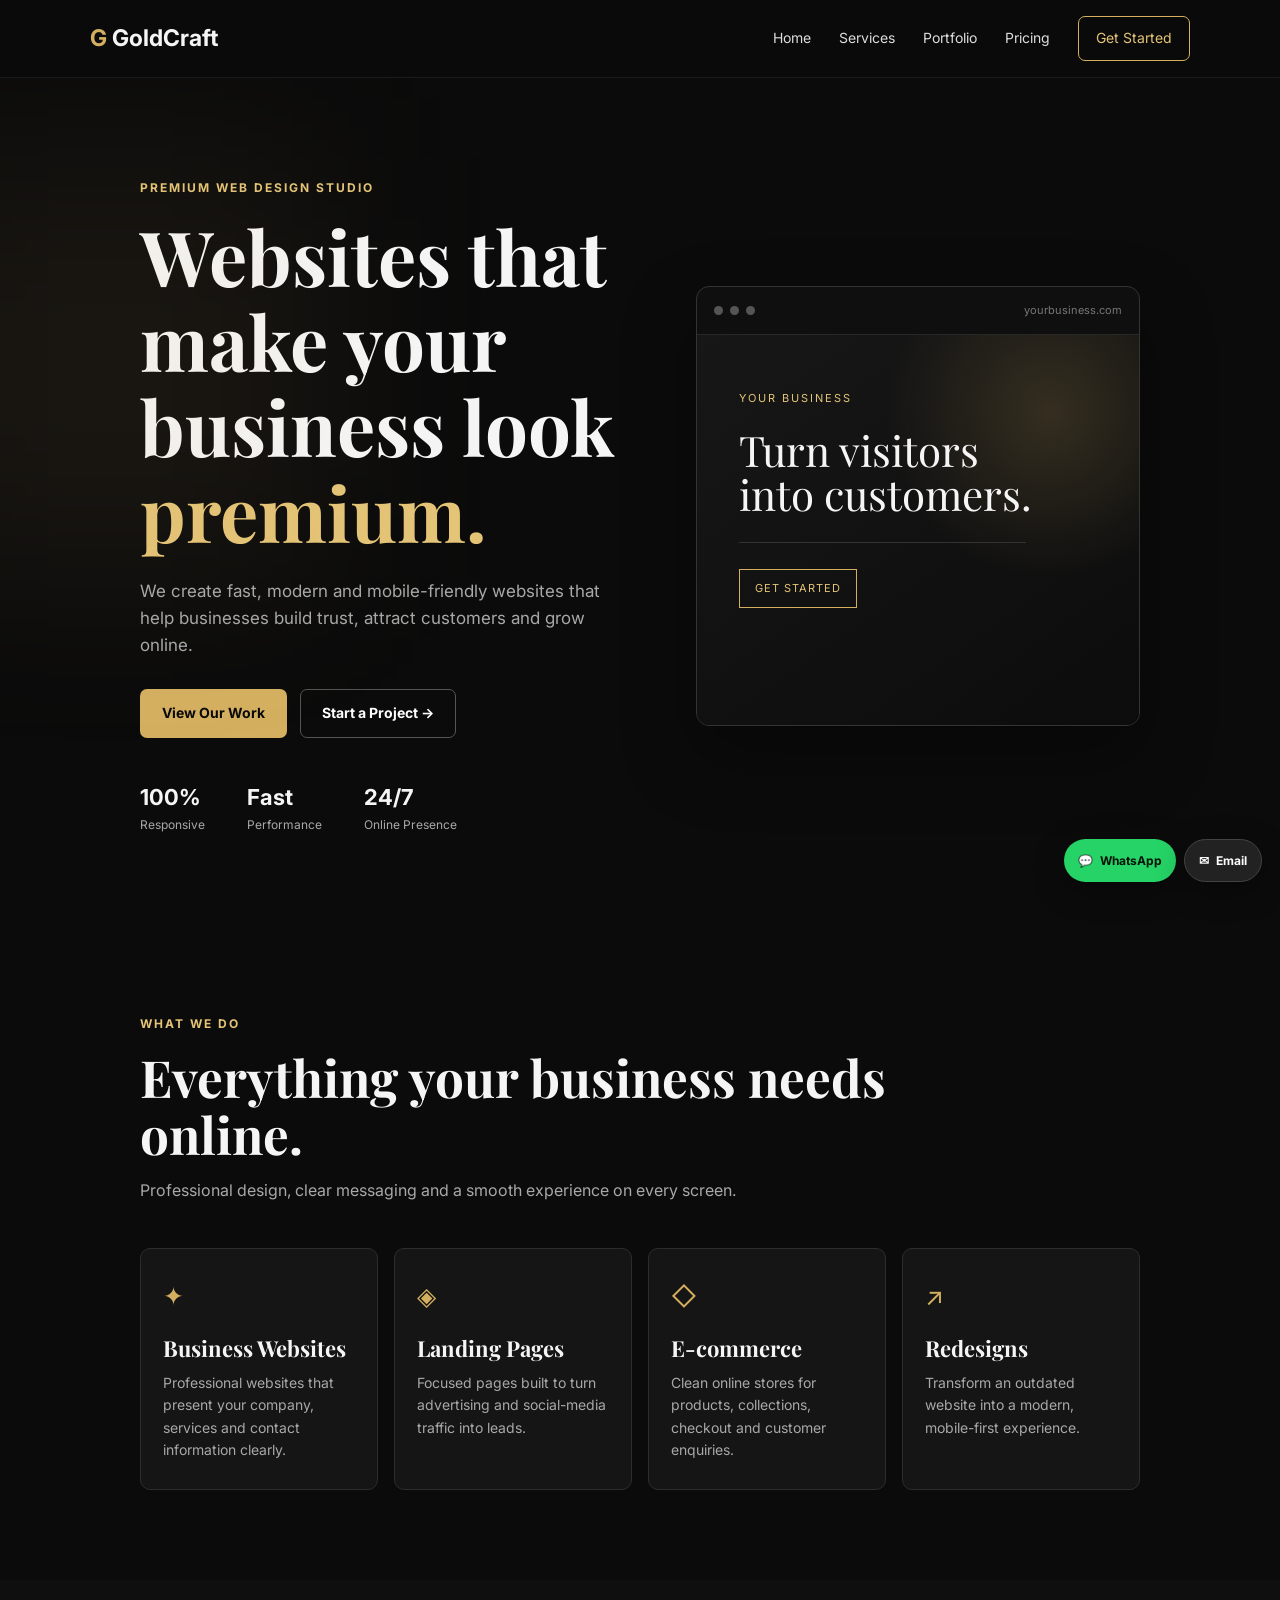
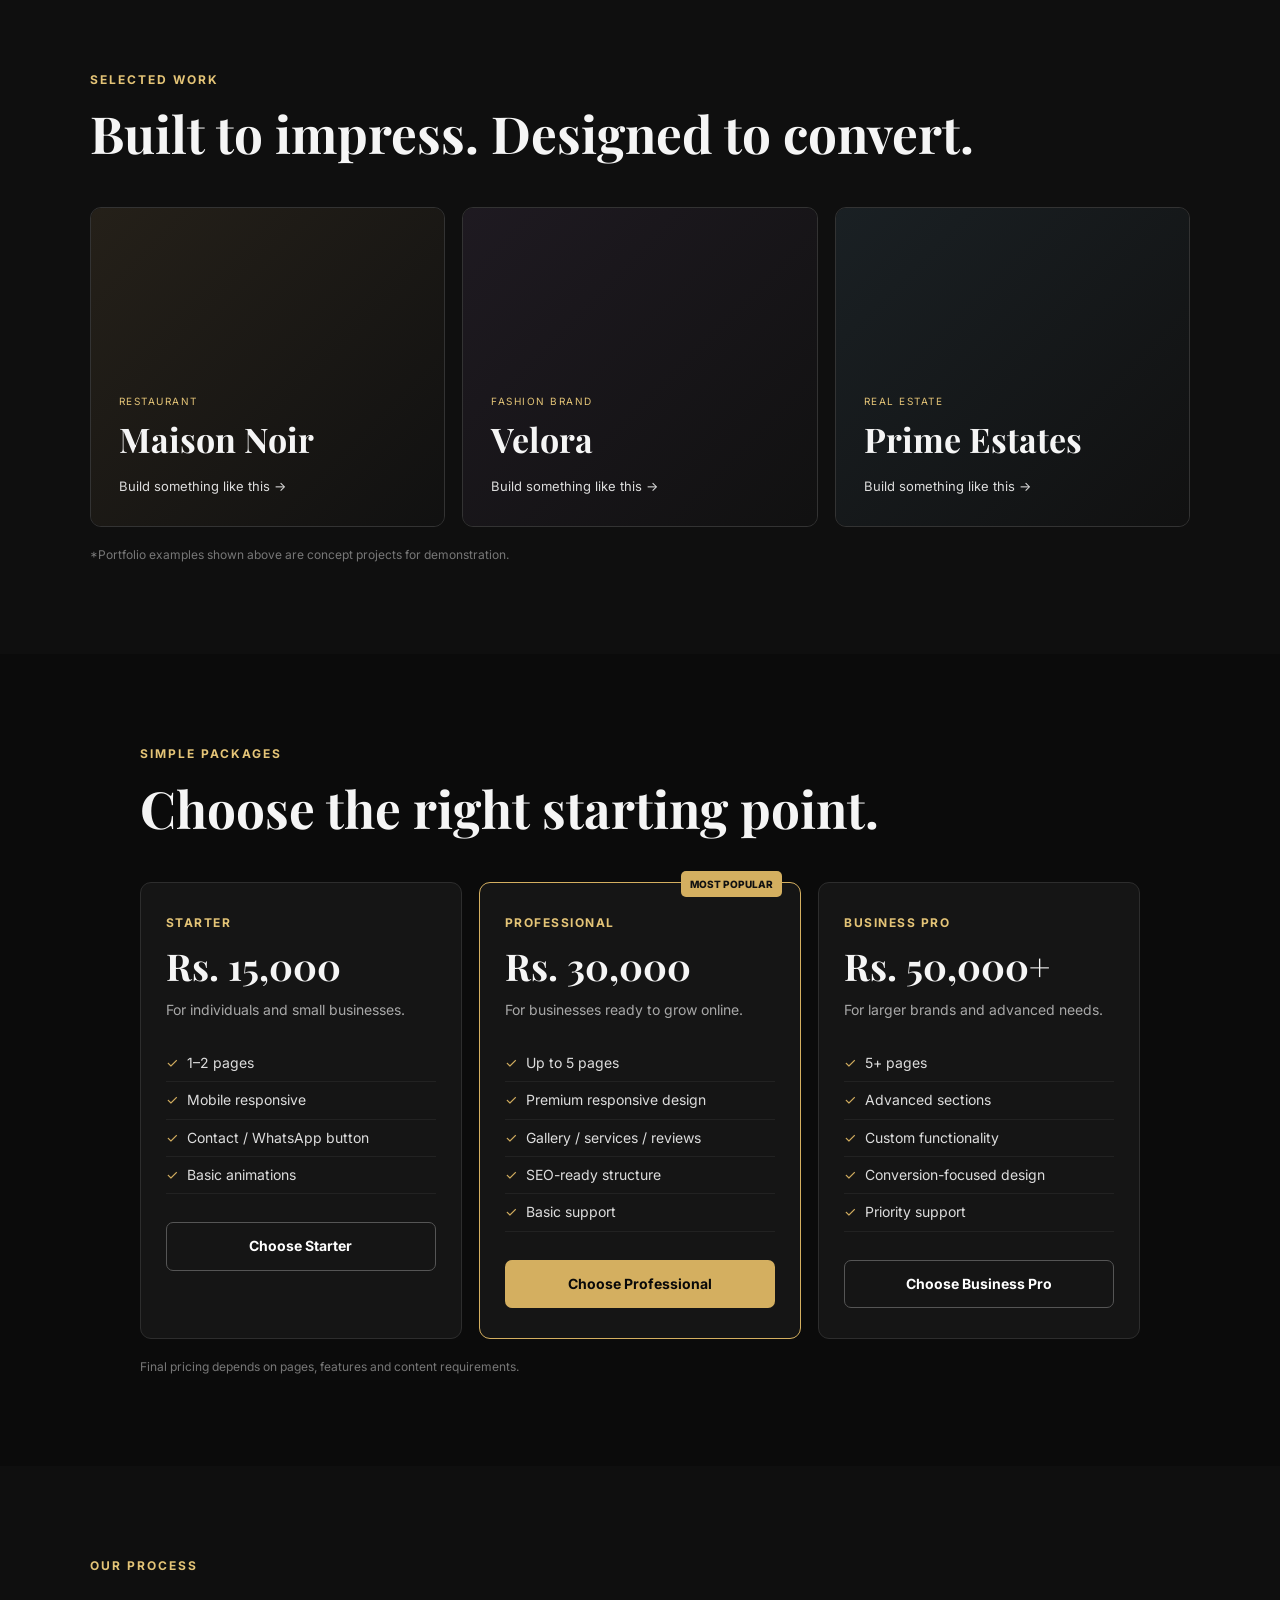
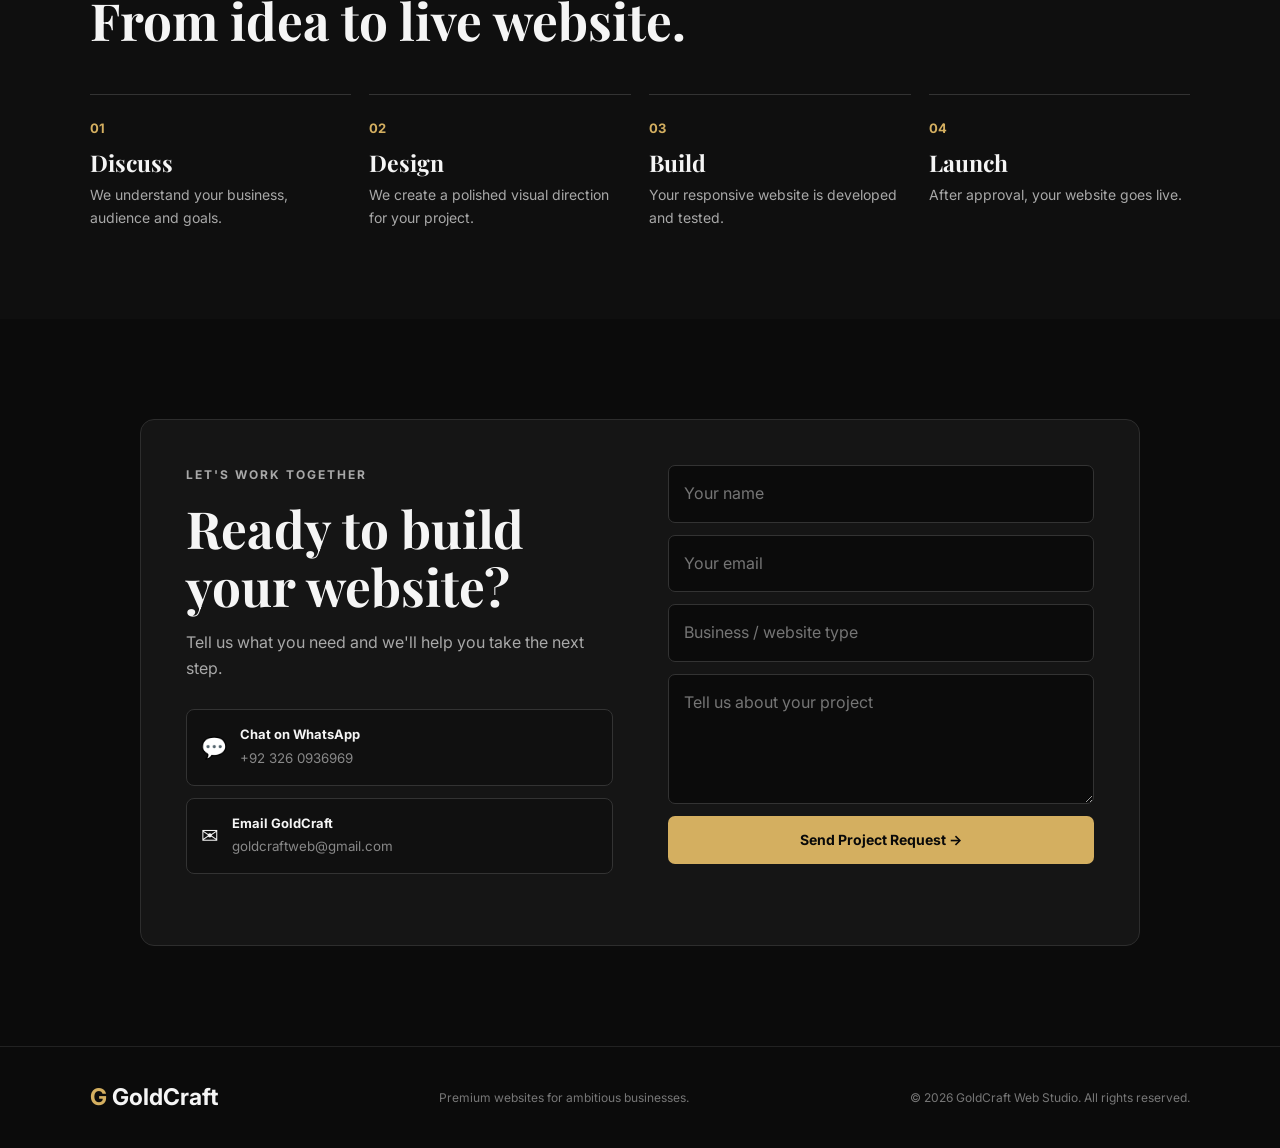
==== commit feec5abc: "Update index.html" ====
--- a/index.html
+++ b/index.html
@@ -1,56 +1,1879 @@
-<!doctype html>
+<!DOCTYPE html>
 <html lang="en">
 <head>
-<meta charset="utf-8"><meta name="viewport" content="width=device-width,initial-scale=1">
-<meta name="description" content="GoldCraft creates premium, fast and mobile-friendly websites for businesses and brands.">
+<meta charset="UTF-8">
+<meta name="viewport" content="width=device-width, initial-scale=1.0">
+
+<meta name="description" content="GoldCraft Web Studio creates premium, modern and mobile-friendly websites for businesses, brands and professionals.">
+<meta name="keywords" content="web design Pakistan, website development Pakistan, business website, website designer, GoldCraft Web Studio">
+<meta name="author" content="GoldCraft Web Studio">
+
 <title>GoldCraft Web Studio | Premium Websites</title>
-<link rel="preconnect" href="https://fonts.googleapis.com"><link rel="preconnect" href="https://fonts.gstatic.com" crossorigin>
-<link href="https://fonts.googleapis.com/css2?family=Inter:wght@400;500;600;700;800&family=Playfair+Display:wght@600;700;800&display=swap" rel="stylesheet">
-<link rel="stylesheet" href="style.css">
+
+<link rel="preconnect" href="https://fonts.googleapis.com">
+<link rel="preconnect" href="https://fonts.gstatic.com" crossorigin>
+
+<link href="https://fonts.googleapis.com/css2?family=Inter:wght@400;500;600;700&family=Playfair+Display:wght@600;700;800&display=swap" rel="stylesheet">
+
+<style>
+
+:root {
+    --bg: #0b0b0b;
+    --bg2: #111111;
+    --card: #151515;
+    --gold: #d4af60;
+    --gold2: #e4c477;
+    --text: #f5f5f5;
+    --muted: #a8a8a8;
+    --line: #2d2d2d;
+    --green: #25d366;
+    --red: #ff7777;
+    --max: 1180px;
+}
+
+* {
+    box-sizing: border-box;
+    margin: 0;
+    padding: 0;
+}
+
+html {
+    scroll-behavior: smooth;
+}
+
+body {
+    font-family: Inter, Arial, sans-serif;
+    background: var(--bg);
+    color: var(--text);
+    line-height: 1.6;
+}
+
+a {
+    color: inherit;
+    text-decoration: none;
+}
+
+button,
+input,
+textarea {
+    font: inherit;
+}
+
+button {
+    cursor: pointer;
+}
+
+/* ================= NAVIGATION ================= */
+
+.nav {
+    position: sticky;
+    top: 0;
+    z-index: 1000;
+
+    min-height: 78px;
+
+    display: flex;
+    align-items: center;
+    justify-content: space-between;
+
+    padding: 0 7%;
+
+    background: rgba(11, 11, 11, 0.94);
+    border-bottom: 1px solid rgba(255, 255, 255, 0.07);
+
+    backdrop-filter: blur(12px);
+}
+
+.brand {
+    font-size: 23px;
+    font-weight: 700;
+}
+
+.brand span {
+    color: var(--gold);
+}
+
+nav {
+    display: flex;
+    align-items: center;
+    gap: 28px;
+}
+
+nav a {
+    font-size: 14px;
+    color: #ddd;
+    transition: 0.2s;
+}
+
+nav a:hover {
+    color: var(--gold2);
+}
+
+.nav-cta {
+    padding: 10px 17px;
+    border: 1px solid var(--gold);
+    border-radius: 7px;
+    color: var(--gold2) !important;
+}
+
+.menu-btn {
+    display: none;
+    border: 0;
+    background: none;
+    color: white;
+    font-size: 27px;
+}
+
+/* ================= HERO ================= */
+
+.hero {
+    max-width: var(--max);
+    min-height: 650px;
+    margin: auto;
+
+    padding: 100px 7% 90px;
+
+    display: grid;
+    grid-template-columns: 1.05fr 0.95fr;
+    align-items: center;
+    gap: 65px;
+
+    position: relative;
+}
+
+.hero-glow {
+    position: absolute;
+
+    width: 420px;
+    height: 420px;
+
+    left: -150px;
+    top: 80px;
+
+    background: rgba(212, 175, 96, 0.07);
+
+    filter: blur(90px);
+
+    pointer-events: none;
+}
+
+.eyebrow {
+    color: var(--gold2);
+    font-size: 12px;
+    font-weight: 700;
+    letter-spacing: 2px;
+    margin-bottom: 16px;
+}
+
+h1,
+h2,
+h3 {
+    font-family: "Playfair Display", Georgia, serif;
+    line-height: 1.12;
+}
+
+h1 {
+    font-size: clamp(46px, 6vw, 76px);
+    max-width: 760px;
+}
+
+h1 em {
+    color: var(--gold2);
+    font-style: normal;
+}
+
+.hero-copy {
+    max-width: 650px;
+    color: var(--muted);
+    margin: 24px 0 30px;
+    font-size: 17px;
+}
+
+.hero-actions {
+    display: flex;
+    gap: 13px;
+    flex-wrap: wrap;
+}
+
+.btn {
+    display: inline-flex;
+    align-items: center;
+    justify-content: center;
+
+    min-height: 48px;
+
+    padding: 12px 21px;
+
+    border-radius: 7px;
+    border: 1px solid transparent;
+
+    font-weight: 700;
+    font-size: 14px;
+
+    transition: 0.2s;
+}
+
+.btn-gold {
+    background: var(--gold);
+    color: #090909;
+}
+
+.btn-gold:hover {
+    background: var(--gold2);
+    transform: translateY(-1px);
+}
+
+.btn-outline {
+    border-color: #555;
+    color: #fff;
+    background: transparent;
+}
+
+.btn-outline:hover {
+    border-color: var(--gold);
+    color: var(--gold2);
+}
+
+.trust-row {
+    display: flex;
+    gap: 42px;
+    margin-top: 42px;
+}
+
+.trust-row div {
+    display: flex;
+    flex-direction: column;
+}
+
+.trust-row strong {
+    font-size: 22px;
+}
+
+.trust-row span {
+    font-size: 12px;
+    color: var(--muted);
+}
+
+/* ================= HERO CARD ================= */
+
+.hero-card {
+    border: 1px solid #343434;
+    background: #0f0f0f;
+    border-radius: 13px;
+    overflow: hidden;
+
+    box-shadow: 0 30px 70px rgba(0, 0, 0, 0.35);
+}
+
+.browser-top {
+    height: 48px;
+
+    display: flex;
+    align-items: center;
+    gap: 7px;
+
+    padding: 0 17px;
+
+    border-bottom: 1px solid #282828;
+}
+
+.browser-top i {
+    width: 9px;
+    height: 9px;
+    border-radius: 50%;
+    background: #555;
+}
+
+.browser-top span {
+    margin-left: auto;
+    color: #777;
+    font-size: 11px;
+}
+
+.mockup {
+    min-height: 390px;
+    padding: 55px 42px;
+
+    background:
+        radial-gradient(
+            circle at 80% 20%,
+            rgba(212, 175, 96, 0.18),
+            transparent 35%
+        ),
+        linear-gradient(145deg, #171717, #0c0c0c);
+}
+
+.mock-label {
+    font-size: 11px;
+    letter-spacing: 2px;
+    color: var(--gold2);
+}
+
+.mock-title {
+    font-family: "Playfair Display", Georgia, serif;
+    font-size: 42px;
+    line-height: 1.05;
+    margin: 20px 0;
+}
+
+.mock-line {
+    height: 1px;
+    background: #333;
+    margin: 26px 0;
+    width: 80%;
+}
+
+.mock-btn {
+    display: inline-block;
+
+    border: 1px solid var(--gold);
+    color: var(--gold2);
+
+    padding: 10px 15px;
+
+    font-size: 11px;
+    letter-spacing: 1px;
+}
+
+/* ================= GENERAL SECTIONS ================= */
+
+.section {
+    max-width: var(--max);
+    margin: auto;
+    padding: 90px 7%;
+}
+
+.section-head {
+    max-width: 760px;
+    margin-bottom: 45px;
+}
+
+.section-head h2 {
+    font-size: clamp(35px, 4vw, 54px);
+}
+
+.section-head > p:last-child {
+    color: var(--muted);
+    margin-top: 14px;
+}
+
+/* ================= SERVICES ================= */
+
+.services-grid {
+    display: grid;
+    grid-template-columns: repeat(4, 1fr);
+    gap: 16px;
+}
+
+.service {
+    background: var(--card);
+    border: 1px solid var(--line);
+    border-radius: 10px;
+    padding: 27px 22px;
+}
+
+.icon {
+    font-size: 25px;
+    color: var(--gold);
+    margin-bottom: 20px;
+}
+
+.service h3 {
+    font-size: 22px;
+    margin-bottom: 11px;
+}
+
+.service p {
+    color: var(--muted);
+    font-size: 14px;
+}
+
+/* ================= PORTFOLIO ================= */
+
+.portfolio {
+    max-width: none;
+    background: #0f0f0f;
+}
+
+.portfolio > .section-head,
+.portfolio > .portfolio-grid,
+.portfolio > .demo-note {
+    max-width: var(--max);
+    margin-left: auto;
+    margin-right: auto;
+}
+
+.portfolio-grid {
+    display: grid;
+    grid-template-columns: repeat(3, 1fr);
+    gap: 17px;
+}
+
+.project {
+    min-height: 320px;
+
+    border: 1px solid #333;
+    border-radius: 11px;
+
+    padding: 28px;
+
+    display: flex;
+    align-items: flex-end;
+
+    overflow: hidden;
+
+    position: relative;
+}
+
+.project::before {
+    content: "";
+
+    position: absolute;
+    inset: 0;
+
+    background: linear-gradient(135deg, #27221a, #111);
+
+    opacity: 0.9;
+}
+
+.project-two::before {
+    background: linear-gradient(135deg, #201b23, #111);
+}
+
+.project-three::before {
+    background: linear-gradient(135deg, #1b2226, #111);
+}
+
+.project > div {
+    position: relative;
+    z-index: 1;
+}
+
+.project span {
+    font-size: 10px;
+    letter-spacing: 1.5px;
+    color: var(--gold2);
+}
+
+.project h3 {
+    font-size: 34px;
+    margin: 8px 0 14px;
+}
+
+.project a {
+    font-size: 13px;
+    color: #ddd;
+}
+
+.project a:hover {
+    color: var(--gold2);
+}
+
+.demo-note,
+.price-note {
+    color: #777;
+    font-size: 12px;
+    margin-top: 18px;
+}
+
+/* ================= PRICING ================= */
+
+.pricing-grid {
+    display: grid;
+    grid-template-columns: repeat(3, 1fr);
+    gap: 17px;
+}
+
+.price-card {
+    position: relative;
+
+    border: 1px solid var(--line);
+    background: var(--card);
+
+    border-radius: 11px;
+
+    padding: 30px 25px;
+}
+
+.price-card.featured {
+    border-color: var(--gold);
+}
+
+.popular {
+    position: absolute;
+
+    top: -12px;
+    right: 18px;
+
+    background: var(--gold);
+    color: #111;
+
+    font-size: 10px;
+    font-weight: 800;
+
+    padding: 5px 9px;
+
+    border-radius: 5px;
+}
+
+.plan {
+    color: var(--gold2);
+    font-size: 12px;
+    font-weight: 700;
+    letter-spacing: 1.5px;
+}
+
+.price-card h3 {
+    font-size: 37px;
+    margin: 13px 0;
+}
+
+.muted {
+    color: var(--muted);
+    font-size: 14px;
+}
+
+.price-card ul {
+    list-style: none;
+    margin: 23px 0;
+}
+
+.price-card li {
+    font-size: 14px;
+    color: #ddd;
+
+    padding: 7px 0;
+
+    border-bottom: 1px solid #222;
+}
+
+.price-card li::before {
+    content: "✓";
+    color: var(--gold);
+    margin-right: 9px;
+}
+
+.price-card .btn {
+    width: 100%;
+    margin-top: 5px;
+}
+
+/* ================= PROCESS ================= */
+
+.process {
+    background: #0f0f0f;
+    max-width: none;
+}
+
+.process > .section-head,
+.steps {
+    max-width: var(--max);
+    margin-left: auto;
+    margin-right: auto;
+}
+
+.steps {
+    display: grid;
+    grid-template-columns: repeat(4, 1fr);
+    gap: 18px;
+}
+
+.steps > div {
+    border-top: 1px solid #333;
+    padding-top: 20px;
+}
+
+.steps b {
+    color: var(--gold);
+    font-size: 13px;
+}
+
+.steps h3 {
+    font-size: 23px;
+    margin: 9px 0;
+}
+
+.steps p {
+    color: var(--muted);
+    font-size: 14px;
+}
+
+/* ================= CONTACT ================= */
+
+.contact {
+    padding-top: 100px;
+    padding-bottom: 100px;
+}
+
+.contact-box {
+    display: grid;
+    grid-template-columns: 1fr 1fr;
+    gap: 55px;
+
+    background: var(--card);
+
+    border: 1px solid var(--line);
+    border-radius: 14px;
+
+    padding: 45px;
+}
+
+.contact h2 {
+    font-size: clamp(37px, 4vw, 54px);
+    margin-bottom: 15px;
+}
+
+.contact p {
+    color: var(--muted);
+}
+
+/* Direct contact buttons */
+
+.direct-contact {
+    display: flex;
+    flex-direction: column;
+    gap: 12px;
+    margin-top: 28px;
+}
+
+.direct-btn {
+    display: flex;
+    align-items: center;
+    gap: 13px;
+
+    padding: 14px;
+
+    border: 1px solid #333;
+    border-radius: 8px;
+
+    background: #101010;
+}
+
+.direct-btn:hover {
+    border-color: #555;
+}
+
+.direct-btn span {
+    font-size: 21px;
+}
+
+.direct-btn strong {
+    display: block;
+    font-size: 13px;
+}
+
+.direct-btn small {
+    color: #888;
+}
+
+.whatsapp-btn:hover {
+    border-color: var(--green);
+}
+
+.email-btn:hover {
+    border-color: var(--gold);
+}
+
+/* Contact form */
+
+#contactForm {
+    display: flex;
+    flex-direction: column;
+    gap: 12px;
+}
+
+#contactForm input:not([type="checkbox"]),
+#contactForm textarea {
+    width: 100%;
+
+    background: #0b0b0b;
+    color: #fff;
+
+    border: 1px solid #333;
+    border-radius: 7px;
+
+    padding: 15px;
+
+    outline: none;
+
+    transition: 0.2s;
+}
+
+#contactForm input:not([type="checkbox"]):focus,
+#contactForm textarea:focus {
+    border-color: var(--gold);
+
+    box-shadow:
+        0 0 0 2px rgba(212, 175, 96, 0.08);
+}
+
+#contactForm textarea {
+    min-height: 130px;
+    resize: vertical;
+}
+
+#contactForm button {
+    width: 100%;
+    border: 0;
+}
+
+#formMsg {
+    display: block;
+
+    min-height: 22px;
+
+    margin-top: 2px;
+
+    font-size: 13px;
+    line-height: 1.5;
+}
+
+.form-success {
+    color: var(--green) !important;
+}
+
+.form-error {
+    color: var(--red) !important;
+}
+
+.form-sending {
+    color: var(--gold2) !important;
+}
+
+button:disabled {
+    opacity: 0.65;
+    cursor: not-allowed;
+}
+
+/* ================= FLOATING CONTACT ================= */
+
+.floating-contact {
+    position: fixed;
+
+    right: 18px;
+    bottom: 18px;
+
+    z-index: 999;
+
+    display: flex;
+    gap: 8px;
+}
+
+.floating-contact a {
+    display: flex;
+    align-items: center;
+    gap: 7px;
+
+    padding: 11px 14px;
+
+    border-radius: 30px;
+
+    font-size: 12px;
+    font-weight: 700;
+
+    box-shadow: 0 8px 30px rgba(0, 0, 0, 0.35);
+}
+
+.floating-whatsapp {
+    background: var(--green);
+    color: #07130a;
+}
+
+.floating-email {
+    background: #222;
+    color: #fff;
+    border: 1px solid #444;
+}
+
+/* ================= FOOTER ================= */
+
+footer {
+    border-top: 1px solid #222;
+
+    padding: 32px 7%;
+
+    display: flex;
+    align-items: center;
+    justify-content: space-between;
+
+    gap: 20px;
+
+    flex-wrap: wrap;
+}
+
+footer p {
+    color: #777;
+    font-size: 12px;
+}
+
+/* ================= TABLET ================= */
+
+@media (max-width: 900px) {
+
+    .menu-btn {
+        display: block;
+    }
+
+    nav {
+        display: none;
+    }
+
+    .hero {
+        grid-template-columns: 1fr;
+        padding-top: 75px;
+    }
+
+    .services-grid {
+        grid-template-columns: repeat(2, 1fr);
+    }
+
+    .portfolio-grid,
+    .pricing-grid {
+        grid-template-columns: 1fr;
+    }
+
+    .steps {
+        grid-template-columns: repeat(2, 1fr);
+    }
+
+    .contact-box {
+        grid-template-columns: 1fr;
+        padding: 30px;
+    }
+}
+
+/* ================= MOBILE ================= */
+
+@media (max-width: 600px) {
+
+    .nav {
+        padding: 0 5%;
+    }
+
+    .hero,
+    .section {
+        padding-left: 5%;
+        padding-right: 5%;
+    }
+
+    .hero {
+        padding-top: 60px;
+    }
+
+    h1 {
+        font-size: 45px;
+    }
+
+    .hero-copy {
+        font-size: 15px;
+    }
+
+    .trust-row {
+        gap: 20px;
+    }
+
+    .mockup {
+        padding: 40px 25px;
+        min-height: 300px;
+    }
+
+    .mock-title {
+        font-size: 34px;
+    }
+
+    .services-grid,
+    .steps {
+        grid-template-columns: 1fr;
+    }
+
+    .contact-box {
+        padding: 24px;
+    }
+
+    .floating-contact {
+        right: 10px;
+        bottom: 10px;
+    }
+
+    .floating-contact a {
+        padding: 10px 12px;
+    }
+
+    .floating-contact strong {
+        display: none;
+    }
+
+    footer {
+        padding: 28px 5%;
+    }
+}
+
+</style>
 </head>
+
 <body>
-<header class="nav"><a class="brand" href="#home"><span>G</span> GOLDCRAFT</a><button class="menu-btn">☰</button>
-<nav><a href="#services">Services</a><a href="#work">Portfolio</a><a href="#pricing">Pricing</a><a href="#process">Process</a><a href="#faq">FAQ</a><a href="#contact" class="nav-cta">Get a Quote</a></nav></header>
+
+<!-- ================= NAVIGATION ================= -->
+
+<header class="nav">
+
+    <a class="brand" href="#home">
+        <span>G</span> GoldCraft
+    </a>
+
+    <button
+        class="menu-btn"
+        aria-label="Open menu"
+        aria-expanded="false">
+        ☰
+    </button>
+
+    <nav>
+        <a href="#home">Home</a>
+        <a href="#services">Services</a>
+        <a href="#work">Portfolio</a>
+        <a href="#pricing">Pricing</a>
+        <a href="#contact" class="nav-cta">Get Started</a>
+    </nav>
+
+</header>
+
+
 <main>
-<section id="home" class="hero"><div class="hero-glow"></div><div>
-<p class="eyebrow">PREMIUM WEB DESIGN STUDIO</p><h1>Your business deserves a website that looks <em>expensive.</em></h1>
-<p class="hero-copy">GoldCraft creates modern, mobile-friendly websites designed to build trust, showcase your business and turn visitors into customers.</p>
-<div class="actions"><a href="#contact" class="btn gold">Get a Free Quote →</a><a href="#work" class="btn outline">View Portfolio</a></div>
-<div class="trust"><div><b>100%</b><span>Responsive</span></div><div><b>Fast</b><span>Modern builds</span></div><div><b>Custom</b><span>For your brand</span></div></div></div>
-<div class="browser"><div class="browserbar"><i></i><i></i><i></i><span>yourbusiness.com</span></div><div class="mock"><small>YOUR BUSINESS</small><h2>Turn visitors<br>into customers.</h2><hr><label>GET STARTED</label></div></div></section>
-
-<section class="proof"><b>Ideal for</b><span>Local Businesses</span><span>Restaurants</span><span>Fashion Brands</span><span>Real Estate</span><span>Professionals</span></section>
-
-<section id="services" class="section"><div class="head"><p class="eyebrow">SERVICES</p><h2>Everything you need to look professional online.</h2><p>Clean design, clear messaging and a smooth experience on phones, tablets and desktops.</p></div>
-<div class="grid4"><article><strong>✦</strong><h3>Business Websites</h3><p>Professional pages for your company, services, location, reviews and contact details.</p></article>
-<article><strong>◈</strong><h3>Landing Pages</h3><p>Focused pages designed to turn social-media and advertising traffic into enquiries.</p></article>
-<article><strong>◇</strong><h3>Online Stores</h3><p>Product-focused storefronts with collections, product information and customer contact options.</p></article>
-<article><strong>↗</strong><h3>Website Redesign</h3><p>Give an outdated website a cleaner, faster and more trustworthy appearance.</p></article></div></section>
-
-<section id="work" class="section"><div class="head"><p class="eyebrow">PORTFOLIO</p><h2>Concepts built to show what GoldCraft can do.</h2><p>These are demonstration projects. Replace them with real client projects as you complete them.</p></div>
-<div class="projects"><article class="p p1"><small>RESTAURANT</small><h3>Maison Noir</h3><p>Elegant restaurant landing page.</p></article><article class="p p2"><small>FASHION BRAND</small><h3>Velora</h3><p>Premium product presentation.</p></article><article class="p p3"><small>REAL ESTATE</small><h3>Prime Estates</h3><p>Property-focused business site.</p></article></div>
-<div class="portfolio-cta"><span>Want a website like these?</span><a href="#contact" class="btn gold">Request a Quote →</a></div></section>
-
-<section id="pricing" class="section"><div class="head"><p class="eyebrow">PACKAGES</p><h2>Simple pricing for different business needs.</h2><p>Starter prices. Final quotes depend on pages, content and functionality.</p></div>
-<div class="pricing"><article><small>STARTER</small><h3>Rs. 15,000</h3><p>A professional starting point.</p><ul><li>1–2 pages</li><li>Mobile responsive</li><li>WhatsApp/contact CTA</li><li>Basic animations</li></ul><a href="#contact" class="btn outline">Choose Starter</a></article>
-<article class="featured"><label>MOST POPULAR</label><small>PROFESSIONAL</small><h3>Rs. 30,000</h3><p>For businesses ready to grow.</p><ul><li>Up to 5 pages</li><li>Premium responsive design</li><li>Services / gallery / reviews</li><li>SEO-ready structure</li><li>Basic post-launch support</li></ul><a href="#contact" class="btn gold">Choose Professional</a></article>
-<article><small>BUSINESS PRO</small><h3>Rs. 50,000+</h3><p>For advanced business needs.</p><ul><li>5+ pages</li><li>Custom sections</li><li>Advanced functionality</li><li>Conversion-focused design</li></ul><a href="#contact" class="btn outline">Choose Business Pro</a></article></div></section>
-
-<section id="process" class="section"><div class="head"><p class="eyebrow">HOW IT WORKS</p><h2>Simple from first message to launch.</h2></div>
-<div class="steps"><div><b>01</b><h3>Tell us what you need</h3><p>Share your business, goals, pages and preferred style.</p></div><div><b>02</b><h3>Get your quote</h3><p>We confirm scope, price, timeline and next steps.</p></div><div><b>03</b><h3>We build</h3><p>Your website is designed, developed and tested.</p></div><div><b>04</b><h3>Review & launch</h3><p>You review the site, then it goes live.</p></div></div></section>
-
-<section class="section"><div class="head"><p class="eyebrow">WHY GOLDCRAFT</p><h2>A website should do more than look good.</h2></div>
-<div class="why"><article><b>01</b><h3>Mobile-first</h3><p>Your customers can browse comfortably on phones and desktops.</p></article><article><b>02</b><h3>Clear conversion paths</h3><p>Strong calls-to-action make it easy to contact your business.</p></article><article><b>03</b><h3>Premium presentation</h3><p>Polished details help your business make a stronger first impression.</p></article><article><b>04</b><h3>Built around you</h3><p>Your content, services and goals shape the final website.</p></article></div></section>
-
-<section id="faq" class="section"><div class="head"><p class="eyebrow">FAQ</p><h2>Questions clients usually ask.</h2></div>
-<details><summary>How long does a website take?</summary><p>Simple websites can often be completed within a few days after receiving the required content. Larger projects take longer.</p></details>
-<details><summary>What do you need from me?</summary><p>Usually your logo, business name, services, prices, photos, contact details, social links and text.</p></details>
-<details><summary>Can you make changes after I see it?</summary><p>Yes. Revisions are agreed as part of the project scope before development begins.</p></details>
-<details><summary>Can you help put my website online?</summary><p>Yes. GoldCraft can guide you through hosting, domain connection and launch.</p></details></section>
-
-<section id="contact" class="section contact"><div class="contactbox"><div><p class="eyebrow">START YOUR PROJECT</p><h2>Let's build something your customers remember.</h2><p>Send your project details and we'll prepare the next steps.</p><div class="links"><a href="https://wa.me/" target="_blank">💬 WhatsApp — add your number</a><a href="mailto:YOUR_EMAIL@example.com">✉ Email — add your email</a></div></div>
-<form id="contactForm"><input name="name" placeholder="Your name" required><input name="email" type="email" placeholder="Your email" required><input name="business" placeholder="Business name / website type" required><textarea name="message" placeholder="Tell us about your project" required></textarea><button class="btn gold">Request My Quote →</button><small id="msg"></small></form></div></section>
+
+<!-- ================= HERO ================= -->
+
+<section id="home" class="hero">
+
+    <div class="hero-glow"></div>
+
+    <div class="hero-content">
+
+        <p class="eyebrow">
+            PREMIUM WEB DESIGN STUDIO
+        </p>
+
+        <h1>
+            Websites that make your business look
+            <em>premium.</em>
+        </h1>
+
+        <p class="hero-copy">
+            We create fast, modern and mobile-friendly websites
+            that help businesses build trust, attract customers
+            and grow online.
+        </p>
+
+        <div class="hero-actions">
+
+            <a href="#work" class="btn btn-gold">
+                View Our Work
+            </a>
+
+            <a href="#contact" class="btn btn-outline">
+                Start a Project →
+            </a>
+
+        </div>
+
+        <div class="trust-row">
+
+            <div>
+                <strong>100%</strong>
+                <span>Responsive</span>
+            </div>
+
+            <div>
+                <strong>Fast</strong>
+                <span>Performance</span>
+            </div>
+
+            <div>
+                <strong>24/7</strong>
+                <span>Online Presence</span>
+            </div>
+
+        </div>
+
+    </div>
+
+
+    <div class="hero-card">
+
+        <div class="browser-top">
+            <i></i>
+            <i></i>
+            <i></i>
+            <span>yourbusiness.com</span>
+        </div>
+
+        <div class="mockup">
+
+            <div class="mock-label">
+                YOUR BUSINESS
+            </div>
+
+            <div class="mock-title">
+                Turn visitors<br>
+                into customers.
+            </div>
+
+            <div class="mock-line"></div>
+
+            <div class="mock-btn">
+                GET STARTED
+            </div>
+
+        </div>
+
+    </div>
+
+</section>
+
+
+<!-- ================= SERVICES ================= -->
+
+<section id="services" class="section">
+
+    <div class="section-head">
+
+        <p class="eyebrow">
+            WHAT WE DO
+        </p>
+
+        <h2>
+            Everything your business needs online.
+        </h2>
+
+        <p>
+            Professional design, clear messaging and a smooth
+            experience on every screen.
+        </p>
+
+    </div>
+
+
+    <div class="services-grid">
+
+        <article class="service">
+
+            <div class="icon">✦</div>
+
+            <h3>
+                Business Websites
+            </h3>
+
+            <p>
+                Professional websites that present your company,
+                services and contact information clearly.
+            </p>
+
+        </article>
+
+
+        <article class="service">
+
+            <div class="icon">◈</div>
+
+            <h3>
+                Landing Pages
+            </h3>
+
+            <p>
+                Focused pages built to turn advertising and
+                social-media traffic into leads.
+            </p>
+
+        </article>
+
+
+        <article class="service">
+
+            <div class="icon">◇</div>
+
+            <h3>
+                E-commerce
+            </h3>
+
+            <p>
+                Clean online stores for products, collections,
+                checkout and customer enquiries.
+            </p>
+
+        </article>
+
+
+        <article class="service">
+
+            <div class="icon">↗</div>
+
+            <h3>
+                Redesigns
+            </h3>
+
+            <p>
+                Transform an outdated website into a modern,
+                mobile-first experience.
+            </p>
+
+        </article>
+
+    </div>
+
+</section>
+
+
+<!-- ================= PORTFOLIO ================= -->
+
+<section id="work" class="section portfolio">
+
+    <div class="section-head">
+
+        <p class="eyebrow">
+            SELECTED WORK
+        </p>
+
+        <h2>
+            Built to impress. Designed to convert.
+        </h2>
+
+    </div>
+
+
+    <div class="portfolio-grid">
+
+        <article class="project project-one">
+
+            <div>
+
+                <span>
+                    RESTAURANT
+                </span>
+
+                <h3>
+                    Maison Noir
+                </h3>
+
+                <a href="#contact">
+                    Build something like this →
+                </a>
+
+            </div>
+
+        </article>
+
+
+        <article class="project project-two">
+
+            <div>
+
+                <span>
+                    FASHION BRAND
+                </span>
+
+                <h3>
+                    Velora
+                </h3>
+
+                <a href="#contact">
+                    Build something like this →
+                </a>
+
+            </div>
+
+        </article>
+
+
+        <article class="project project-three">
+
+            <div>
+
+                <span>
+                    REAL ESTATE
+                </span>
+
+                <h3>
+                    Prime Estates
+                </h3>
+
+                <a href="#contact">
+                    Build something like this →
+                </a>
+
+            </div>
+
+        </article>
+
+    </div>
+
+
+    <p class="demo-note">
+        *Portfolio examples shown above are concept projects for demonstration.
+    </p>
+
+</section>
+
+
+<!-- ================= PRICING ================= -->
+
+<section id="pricing" class="section pricing-section">
+
+    <div class="section-head">
+
+        <p class="eyebrow">
+            SIMPLE PACKAGES
+        </p>
+
+        <h2>
+            Choose the right starting point.
+        </h2>
+
+    </div>
+
+
+    <div class="pricing-grid">
+
+
+        <article class="price-card">
+
+            <p class="plan">
+                STARTER
+            </p>
+
+            <h3>
+                Rs. 15,000
+            </h3>
+
+            <p class="muted">
+                For individuals and small businesses.
+            </p>
+
+            <ul>
+                <li>1–2 pages</li>
+                <li>Mobile responsive</li>
+                <li>Contact / WhatsApp button</li>
+                <li>Basic animations</li>
+            </ul>
+
+            <a
+                href="#contact"
+                class="btn btn-outline package-btn"
+                data-package="Starter">
+
+                Choose Starter
+
+            </a>
+
+        </article>
+
+
+        <article class="price-card featured">
+
+            <div class="popular">
+                MOST POPULAR
+            </div>
+
+            <p class="plan">
+                PROFESSIONAL
+            </p>
+
+            <h3>
+                Rs. 30,000
+            </h3>
+
+            <p class="muted">
+                For businesses ready to grow online.
+            </p>
+
+            <ul>
+                <li>Up to 5 pages</li>
+                <li>Premium responsive design</li>
+                <li>Gallery / services / reviews</li>
+                <li>SEO-ready structure</li>
+                <li>Basic support</li>
+            </ul>
+
+            <a
+                href="#contact"
+                class="btn btn-gold package-btn"
+                data-package="Professional">
+
+                Choose Professional
+
+            </a>
+
+        </article>
+
+
+        <article class="price-card">
+
+            <p class="plan">
+                BUSINESS PRO
+            </p>
+
+            <h3>
+                Rs. 50,000+
+            </h3>
+
+            <p class="muted">
+                For larger brands and advanced needs.
+            </p>
+
+            <ul>
+                <li>5+ pages</li>
+                <li>Advanced sections</li>
+                <li>Custom functionality</li>
+                <li>Conversion-focused design</li>
+                <li>Priority support</li>
+            </ul>
+
+            <a
+                href="#contact"
+                class="btn btn-outline package-btn"
+                data-package="Business Pro">
+
+                Choose Business Pro
+
+            </a>
+
+        </article>
+
+    </div>
+
+
+    <p class="price-note">
+        Final pricing depends on pages, features and content requirements.
+    </p>
+
+</section>
+
+
+<!-- ================= PROCESS ================= -->
+
+<section class="process section">
+
+    <div class="section-head">
+
+        <p class="eyebrow">
+            OUR PROCESS
+        </p>
+
+        <h2>
+            From idea to live website.
+        </h2>
+
+    </div>
+
+
+    <div class="steps">
+
+        <div>
+            <b>01</b>
+            <h3>Discuss</h3>
+            <p>
+                We understand your business, audience and goals.
+            </p>
+        </div>
+
+        <div>
+            <b>02</b>
+            <h3>Design</h3>
+            <p>
+                We create a polished visual direction for your project.
+            </p>
+        </div>
+
+        <div>
+            <b>03</b>
+            <h3>Build</h3>
+            <p>
+                Your responsive website is developed and tested.
+            </p>
+        </div>
+
+        <div>
+            <b>04</b>
+            <h3>Launch</h3>
+            <p>
+                After approval, your website goes live.
+            </p>
+        </div>
+
+    </div>
+
+</section>
+
+
+<!-- ================= CONTACT ================= -->
+
+<section id="contact" class="contact section">
+
+    <div class="contact-box">
+
+
+        <div>
+
+            <p class="eyebrow">
+                LET'S WORK TOGETHER
+            </p>
+
+            <h2>
+                Ready to build your website?
+            </h2>
+
+            <p>
+                Tell us what you need and we'll help you
+                take the next step.
+            </p>
+
+
+            <div class="direct-contact">
+
+
+                <a
+                    href="https://wa.me/923260936969?text=Hi%20GoldCraft%20Web%20Studio%2C%20I%20am%20interested%20in%20your%20website%20services."
+                    class="direct-btn whatsapp-btn"
+                    target="_blank"
+                    rel="noopener noreferrer">
+
+                    <span>💬</span>
+
+                    <div>
+
+                        <strong>
+                            Chat on WhatsApp
+                        </strong>
+
+                        <small>
+                            +92 326 0936969
+                        </small>
+
+                    </div>
+
+                </a>
+
+
+                <a
+                    href="mailto:goldcraftweb@gmail.com?subject=Website%20Project%20Inquiry"
+                    class="direct-btn email-btn">
+
+                    <span>✉</span>
+
+                    <div>
+
+                        <strong>
+                            Email GoldCraft
+                        </strong>
+
+                        <small>
+                            goldcraftweb@gmail.com
+                        </small>
+
+                    </div>
+
+                </a>
+
+
+            </div>
+
+        </div>
+
+
+        <!-- ================= CUSTOMER FORM ================= -->
+
+        <form id="contactForm">
+
+            <!-- Web3Forms -->
+
+            <input
+                type="hidden"
+                name="access_key"
+                value="fa04cdf4-5720-4379-a336-a9973263aa65">
+
+            <input
+                type="hidden"
+                name="subject"
+                value="New GoldCraft Website Project Request">
+
+            <input
+                type="hidden"
+                name="from_name"
+                value="GoldCraft Web Studio">
+
+
+            <!-- Spam protection -->
+
+            <input
+                type="checkbox"
+                name="botcheck"
+                style="display:none">
+
+
+            <!-- Customer name -->
+
+            <input
+                type="text"
+                name="name"
+                placeholder="Your name"
+                autocomplete="name"
+                required>
+
+
+            <!-- Customer email -->
+
+            <input
+                type="email"
+                name="email"
+                placeholder="Your email"
+                autocomplete="email"
+                required>
+
+
+            <!-- Business -->
+
+            <input
+                type="text"
+                name="business"
+                placeholder="Business / website type"
+                required>
+
+
+            <!-- Project details -->
+
+            <textarea
+                name="message"
+                placeholder="Tell us about your project"
+                required></textarea>
+
+
+            <!-- Submit -->
+
+            <button
+                class="btn btn-gold"
+                type="submit">
+
+                Send Project Request →
+
+            </button>
+
+
+            <!-- Success / error message -->
+
+            <small id="formMsg"></small>
+
+        </form>
+
+    </div>
+
+</section>
+
 </main>
-<footer><a class="brand" href="#home"><span>G</span> GOLDCRAFT</a><p>Premium websites for ambitious businesses.</p><p>© <span id="year"></span> GoldCraft Web Studio.</p></footer>
-<script src="script.js"></script>
-</body></html>+
+
+<!-- ================= FLOATING CONTACT ================= -->
+
+<div class="floating-contact">
+
+
+    <a
+        href="https://wa.me/923260936969?text=Hi%20GoldCraft%20Web%20Studio%2C%20I%20want%20to%20discuss%20a%20website%20project."
+        class="floating-whatsapp"
+        target="_blank"
+        rel="noopener noreferrer"
+        aria-label="Chat with GoldCraft on WhatsApp">
+
+        <span>💬</span>
+
+        <strong>
+            WhatsApp
+        </strong>
+
+    </a>
+
+
+    <a
+        href="mailto:goldcraftweb@gmail.com?subject=Website%20Project%20Inquiry"
+        class="floating-email"
+        aria-label="Email GoldCraft">
+
+        <span>✉</span>
+
+        <strong>
+            Email
+        </strong>
+
+    </a>
+
+
+</div>
+
+
+<!-- ================= FOOTER ================= -->
+
+<footer>
+
+    <a class="brand" href="#home">
+        <span>G</span> GoldCraft
+    </a>
+
+    <p>
+        Premium websites for ambitious businesses.
+    </p>
+
+    <p>
+        © <span id="year"></span>
+        GoldCraft Web Studio.
+        All rights reserved.
+    </p>
+
+</footer>
+
+
+<!-- ================= JAVASCRIPT ================= -->
+
+<script>
+
+document.addEventListener("DOMContentLoaded", function () {
+
+
+    /* ================= YEAR ================= */
+
+    const yearElement = document.getElementById("year");
+
+    if (yearElement) {
+        yearElement.textContent = new Date().getFullYear();
+    }
+
+
+    /* ================= MOBILE MENU ================= */
+
+    const menuBtn = document.querySelector(".menu-btn");
+    const nav = document.querySelector("nav");
+
+    if (menuBtn && nav) {
+
+        menuBtn.addEventListener("click", function () {
+
+            const isOpen =
+                nav.classList.toggle("mobile-open");
+
+            menuBtn.setAttribute(
+                "aria-expanded",
+                isOpen ? "true" : "false"
+            );
+
+            if (isOpen) {
+
+                nav.style.display = "flex";
+                nav.style.position = "absolute";
+                nav.style.top = "78px";
+                nav.style.left = "0";
+                nav.style.right = "0";
+                nav.style.padding = "22px 7%";
+                nav.style.background = "#0b0b0b";
+                nav.style.flexDirection = "column";
+                nav.style.alignItems = "flex-start";
+                nav.style.gap = "18px";
+                nav.style.borderBottom = "1px solid #292929";
+
+            } else {
+
+                nav.style.display = "";
+                nav.removeAttribute("style");
+
+            }
+
+        });
+
+
+        document.querySelectorAll("nav a").forEach(function (link) {
+
+            link.addEventListener("click", function () {
+
+                if (window.innerWidth <= 900) {
+
+                    nav.classList.remove("mobile-open");
+
+                    nav.style.display = "";
+
+                    nav.removeAttribute("style");
+
+                    menuBtn.setAttribute(
+                        "aria-expanded",
+                        "false"
+                    );
+
+                }
+
+            });
+
+        });
+
+    }
+
+
+    /* ================= PACKAGE BUTTONS ================= */
+
+    document.querySelectorAll(".package-btn").forEach(function (button) {
+
+        button.addEventListener("click", function () {
+
+            const packageName =
+                button.getAttribute("data-package");
+
+            const message =
+                document.querySelector(
+                    'textarea[name="message"]'
+                );
+
+            if (message) {
+
+                message.value =
+                    "I am interested in the " +
+                    packageName +
+                    " package. Please tell me more about the package and the next steps.";
+
+            }
+
+        });
+
+    });
+
+
+    /* ================= WEB3FORMS ================= */
+
+    const contactForm =
+        document.getElementById("contactForm");
+
+    const formMsg =
+        document.getElementById("formMsg");
+
+
+    if (contactForm) {
+
+        contactForm.addEventListener(
+            "submit",
+            async function (event) {
+
+                event.preventDefault();
+
+
+                const submitButton =
+                    contactForm.querySelector(
+                        'button[type="submit"]'
+                    );
+
+
+                const originalText =
+                    submitButton.textContent;
+
+
+                submitButton.disabled = true;
+
+                submitButton.textContent =
+                    "Sending...";
+
+
+                formMsg.textContent =
+                    "Sending your project request...";
+
+                formMsg.className =
+                    "form-sending";
+
+
+                try {
+
+                    const formData =
+                        new FormData(contactForm);
+
+
+                    const response =
+                        await fetch(
+                            "https://api.web3forms.com/submit",
+                            {
+                                method: "POST",
+
+                                headers: {
+                                    "Accept":
+                                        "application/json"
+                                },
+
+                                body: formData
+                            }
+                        );
+
+
+                    const result =
+                        await response.json();
+
+
+                    console.log(
+                        "Web3Forms response:",
+                        result
+                    );
+
+
+                    if (
+                        response.ok &&
+                        result.success
+                    ) {
+
+                        formMsg.textContent =
+                            "✓ Your project request was sent successfully! We will contact you soon.";
+
+                        formMsg.className =
+                            "form-success";
+
+
+                        contactForm.reset();
+
+
+                    } else {
+
+                        formMsg.textContent =
+                            "✕ " +
+                            (
+                                result.message ||
+                                "Your request could not be sent. Please try again."
+                            );
+
+                        formMsg.className =
+                            "form-error";
+
+                    }
+
+
+                } catch (error) {
+
+                    console.error(
+                        "Form submission error:",
+                        error
+                    );
+
+
+                    formMsg.textContent =
+                        "✕ Connection error. Please try again or contact us on WhatsApp.";
+
+                    formMsg.className =
+                        "form-error";
+
+                }
+
+
+                submitButton.disabled =
+                    false;
+
+                submitButton.textContent =
+                    originalText;
+
+            }
+        );
+
+    }
+
+});
+
+</script>
+
+</body>
+</html>
